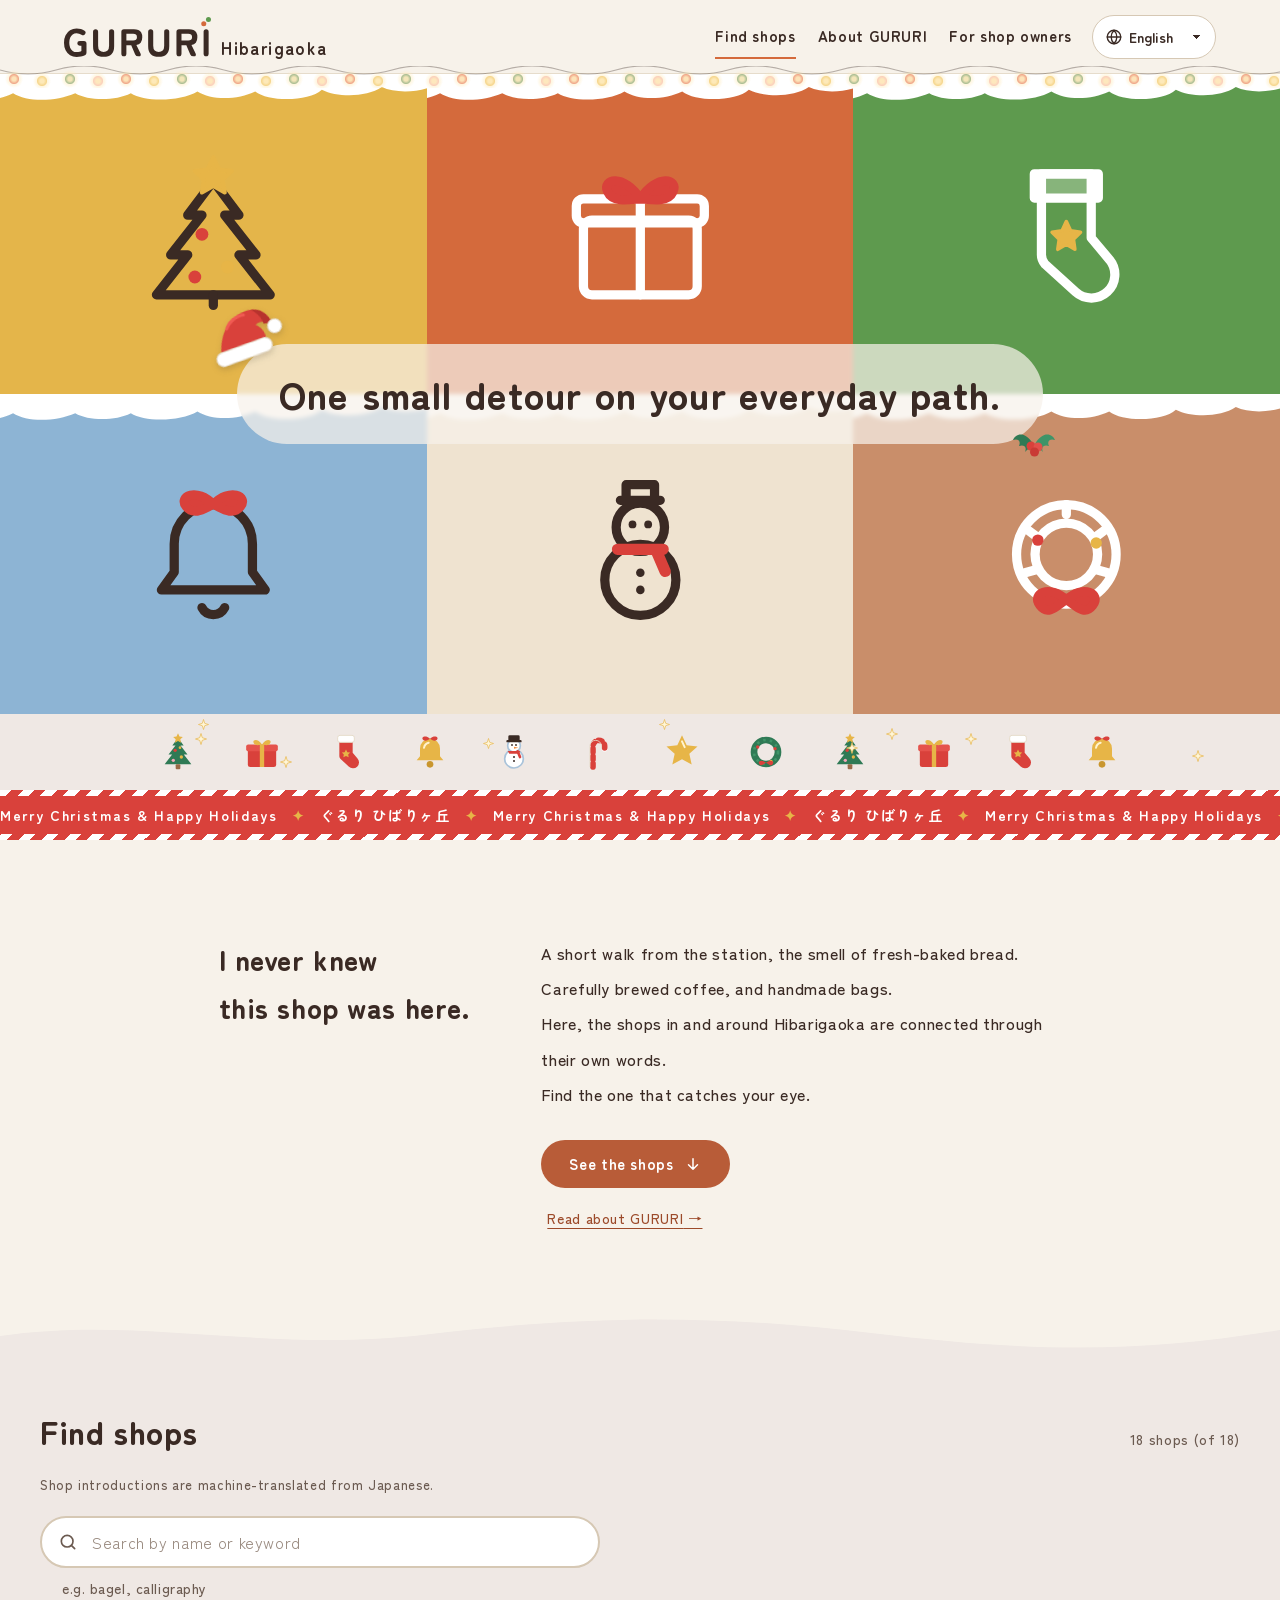
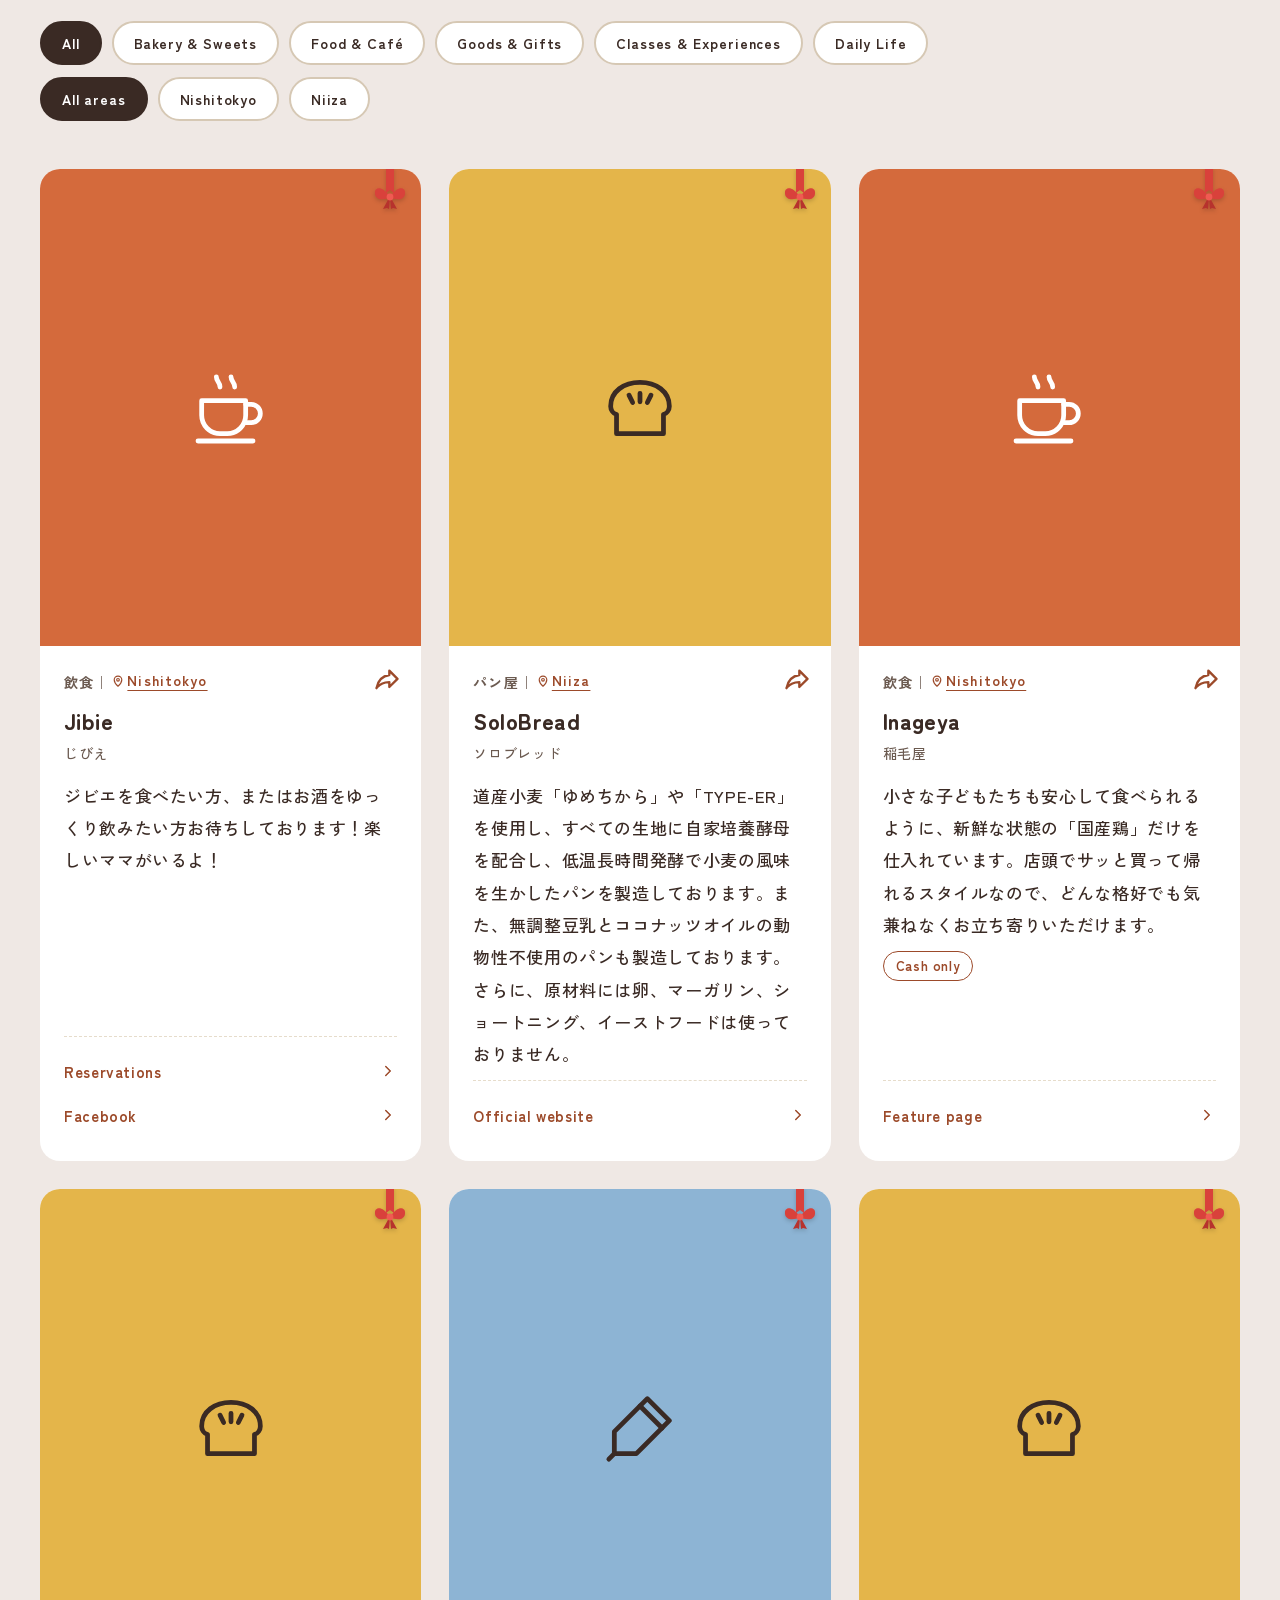
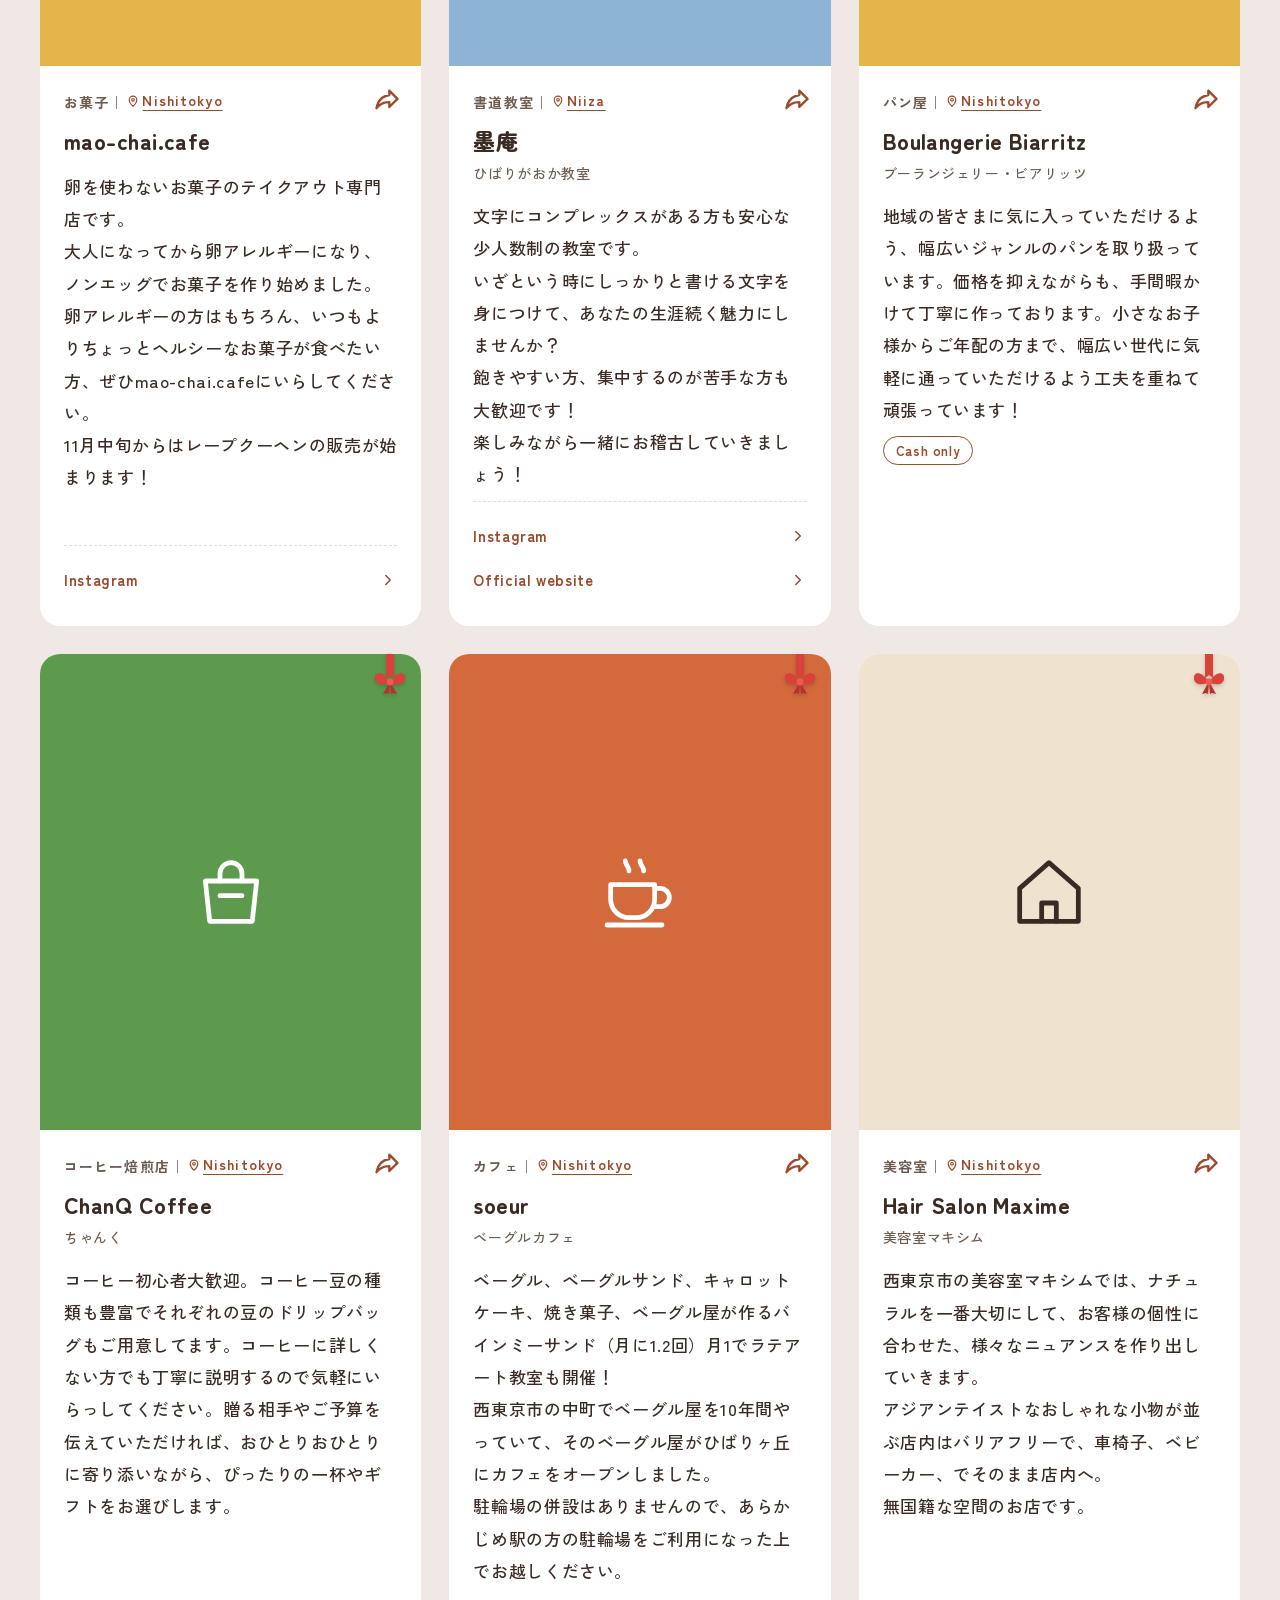
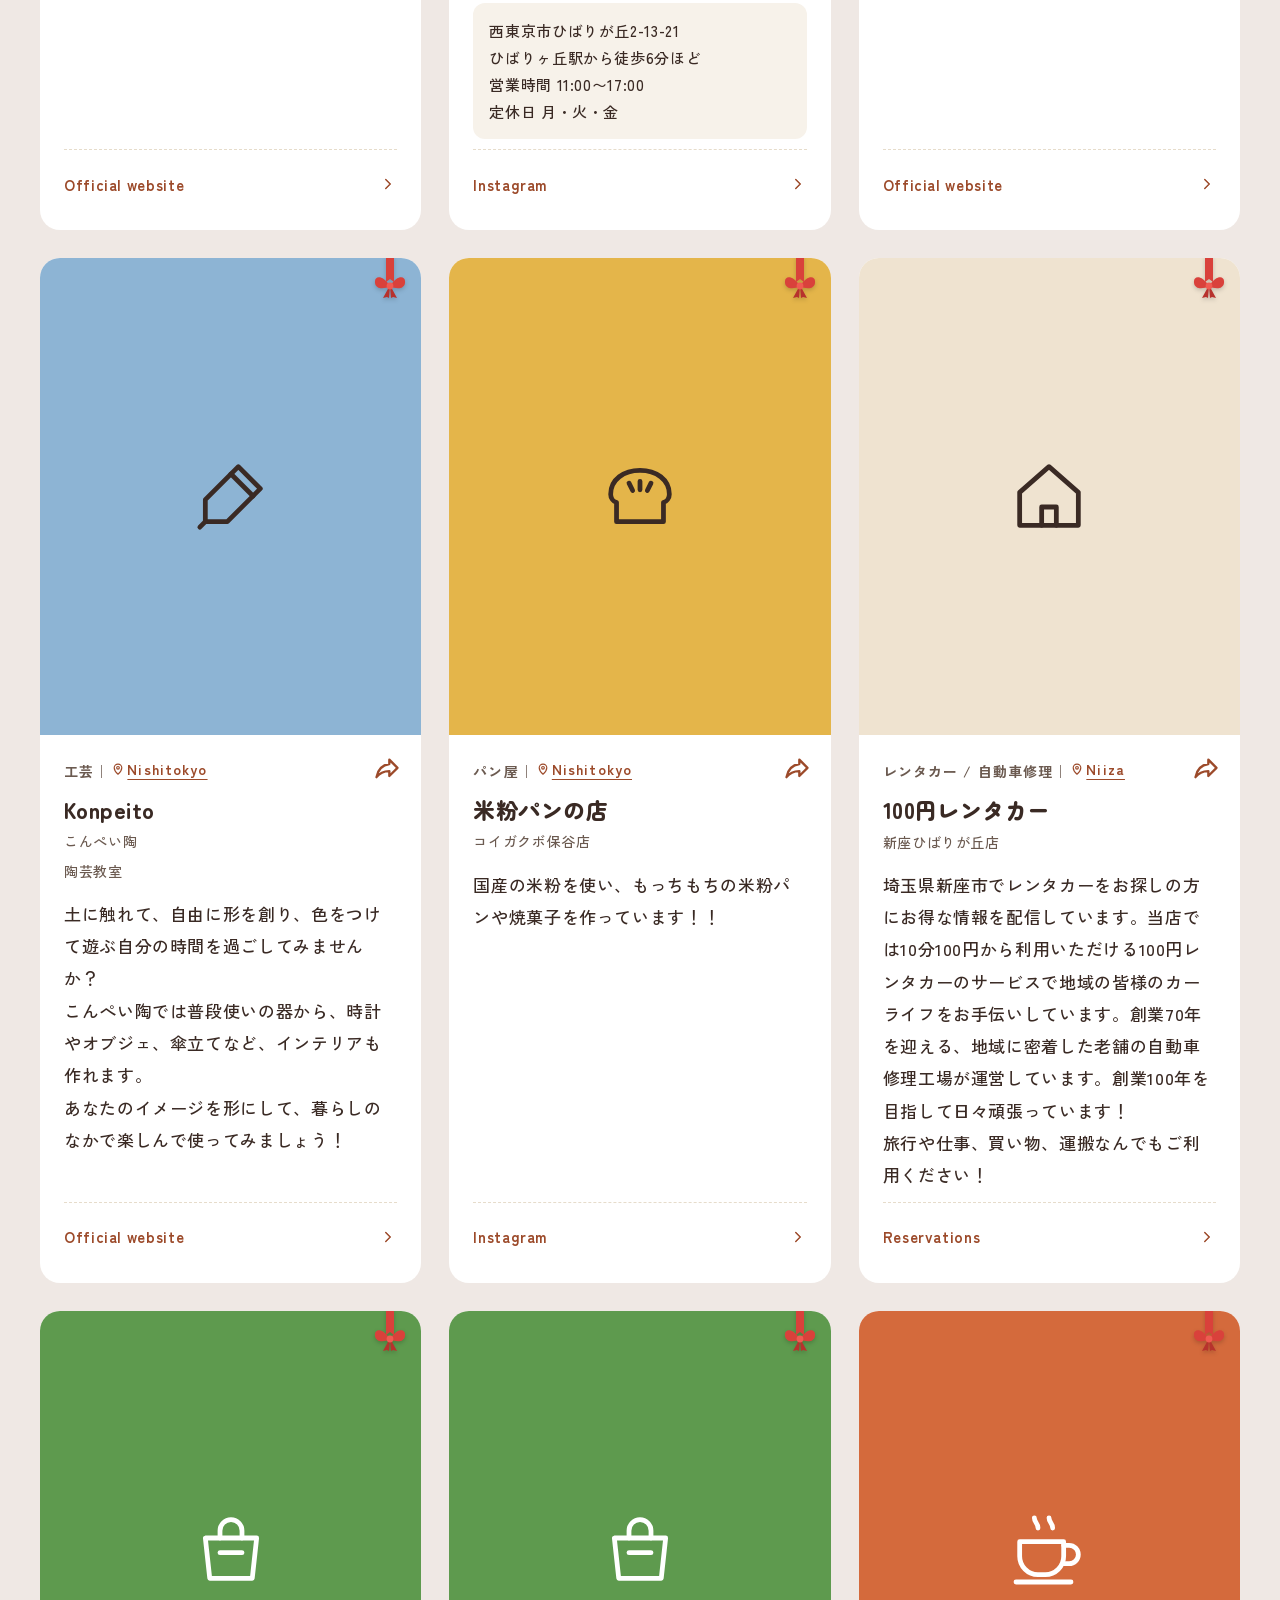
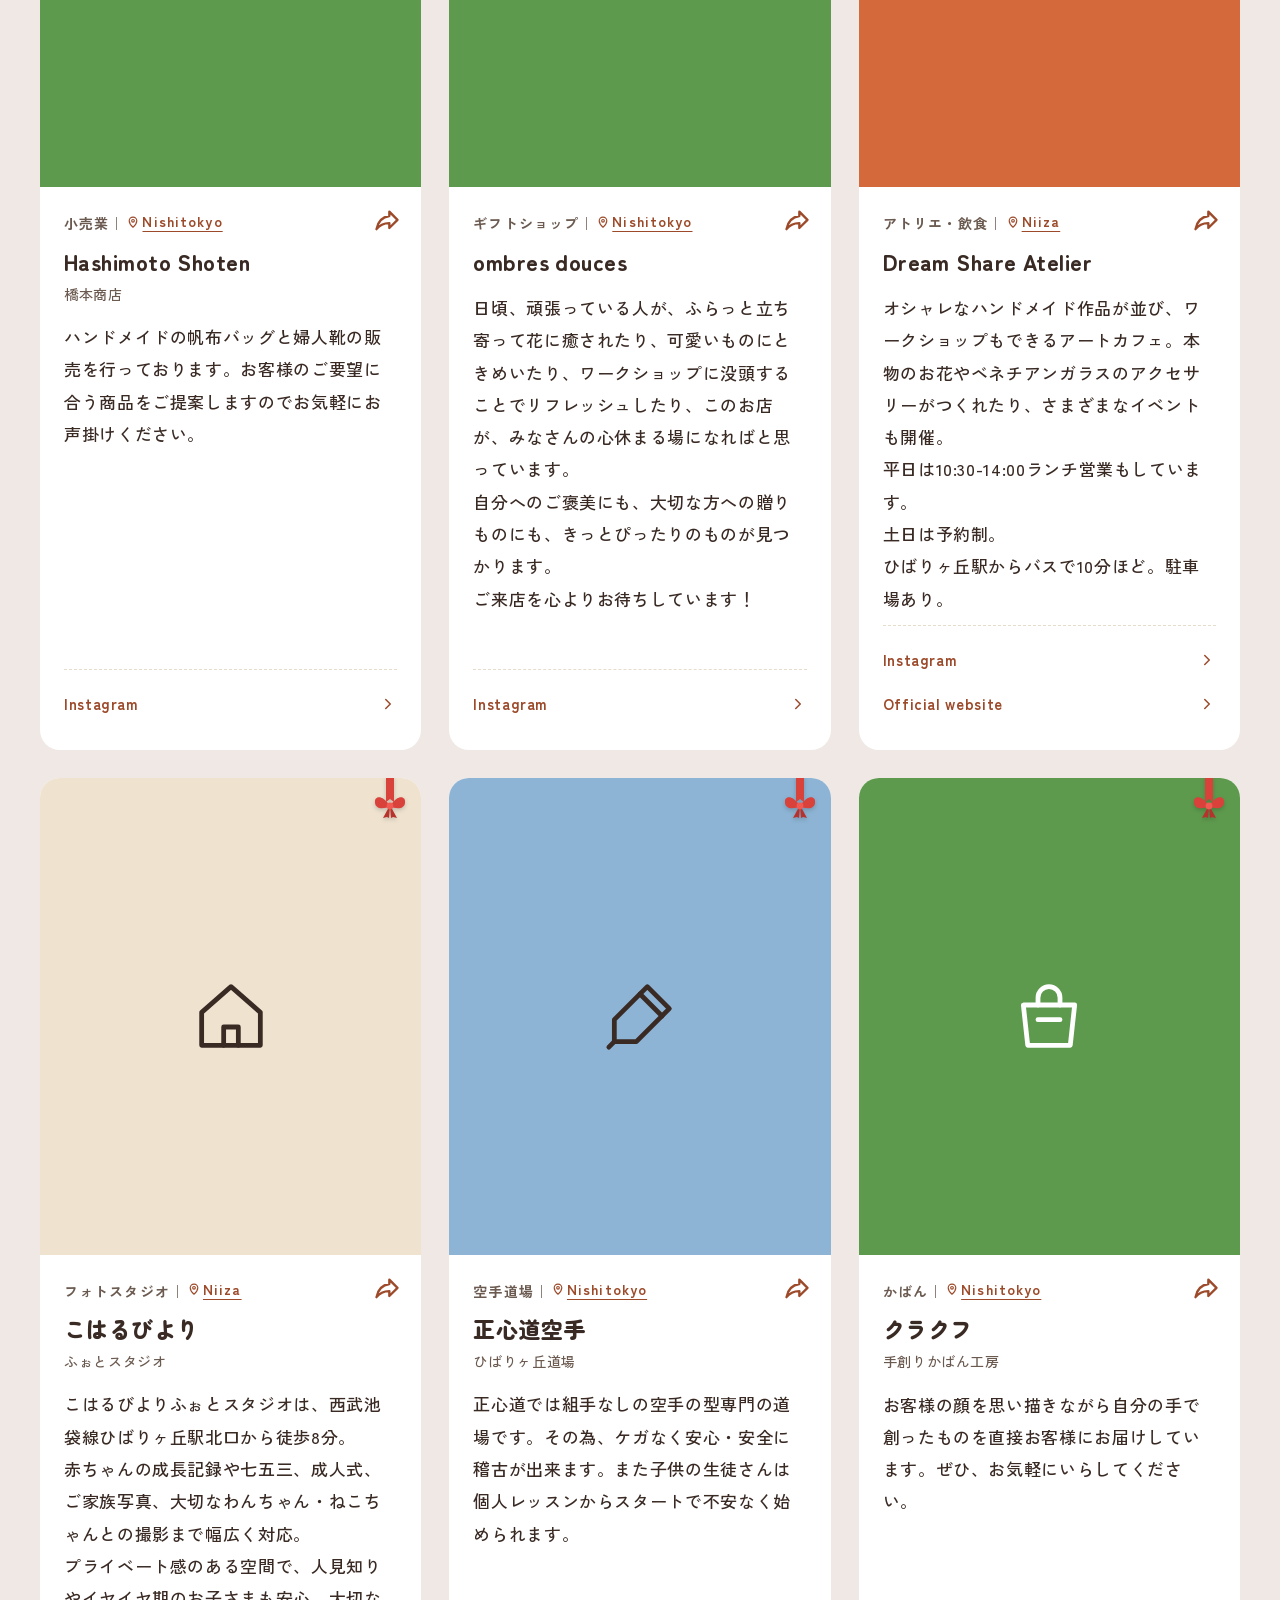
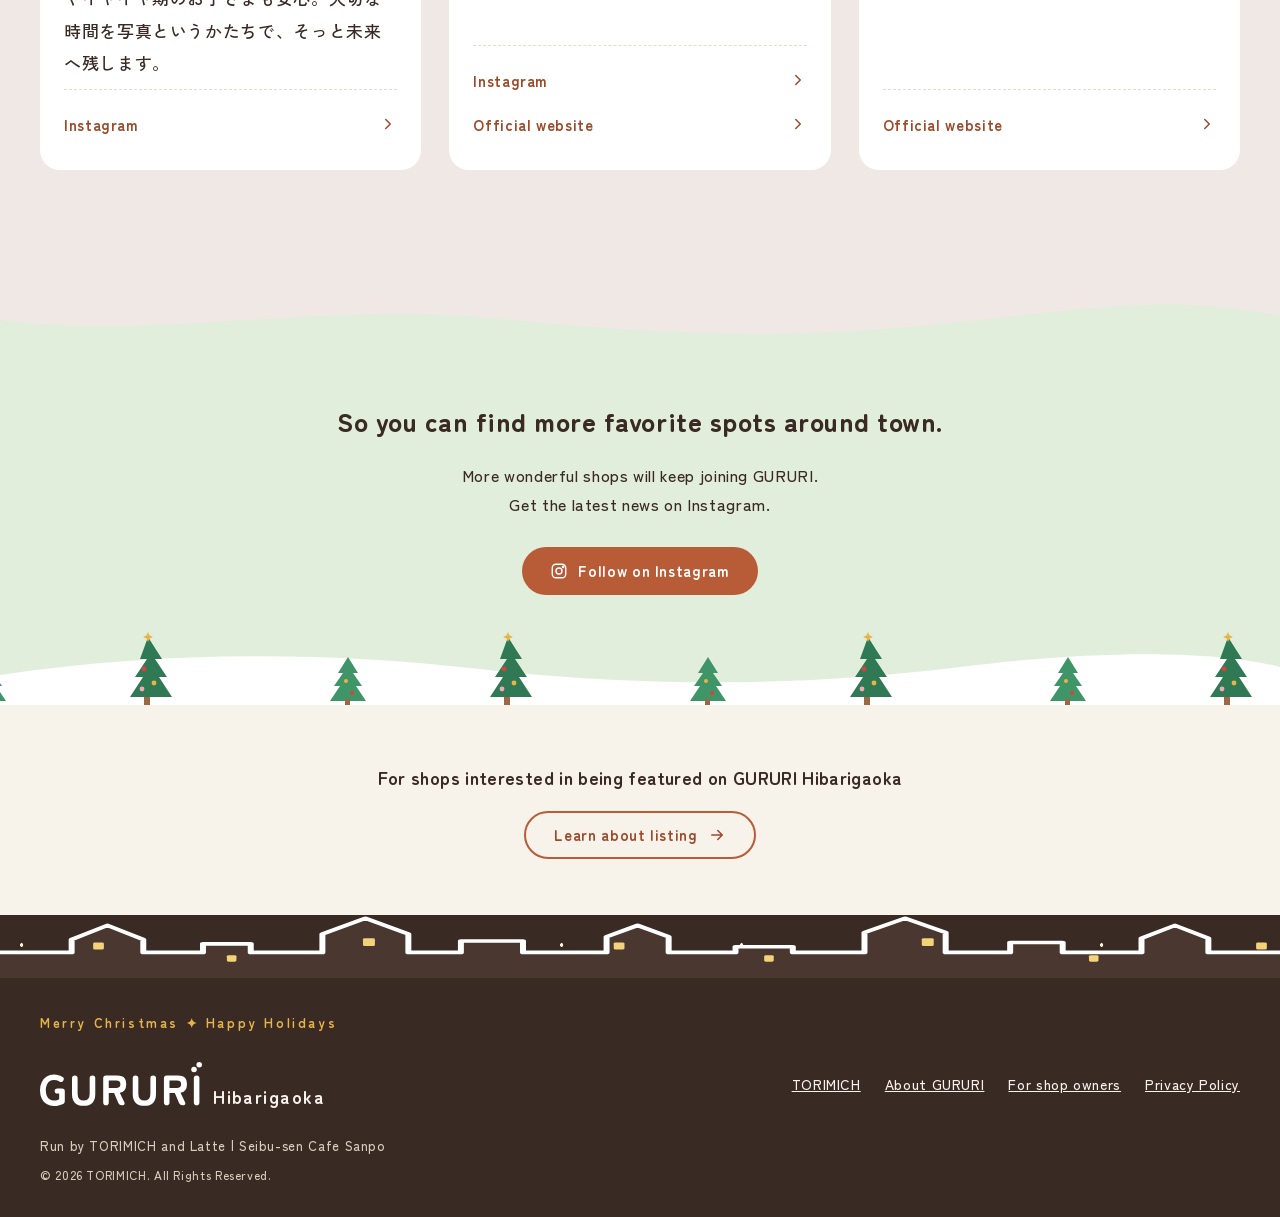
==== index.html @ f91e66fd "Add files via upload" ====
<!doctype html>
<html lang="ja">
<head>
  <!-- Google tag (gtag.js) -->
<script async src="https://www.googletagmanager.com/gtag/js?id=G-QMFMTQ6WGR"></script>
<script>
  window.dataLayer = window.dataLayer || [];
  function gtag(){dataLayer.push(arguments);}
  gtag('js', new Date());
  gtag('config', 'G-QMFMTQ6WGR');
</script>
<meta charset="utf-8">
<meta name="viewport" content="width=device-width, initial-scale=1">
<title>ぐるり ひばりヶ丘｜ひばりヶ丘の、暮らしのそばにあるお店</title>
<meta name="description" content="ぐるり ひばりヶ丘（ぐるり ひばりが丘／GURURI）は、ひばりヶ丘とその周り（西東京市・新座市など）の、暮らしのそばにあるお店を、お店の方の言葉で紹介するページです。月に一度、更新しています。">
<meta property="og:title" content="ぐるり ひばりヶ丘｜ひばりヶ丘の、暮らしのそばにあるお店">
<meta property="og:description" content="いつもの道に、寄り道をひとつ。ひばりヶ丘の、暮らしのそばにあるお店を紹介しています。">
<meta property="og:type" content="website">
<link rel="canonical" href="https://gururi.torimich.com/">
<meta property="og:url" content="https://gururi.torimich.com/">
<meta property="og:site_name" content="ぐるり ひばりヶ丘">
<script type="application/ld+json">{"@context":"https://schema.org","@type":"WebSite","name":"ぐるり ひばりヶ丘","alternateName":["ぐるり ひばりが丘","ぐるりひばりヶ丘","GURURI Hibarigaoka","ぐるり","GURURI"],"url":"https://gururi.torimich.com/","inLanguage":["ja","en","ko","zh-Hant"],"description":"ひばりヶ丘とその周りの、暮らしのそばにあるお店を、お店の方の言葉で紹介するページ","publisher":{"@type":"Organization","name":"TORIMICH（通り道）","url":"https://www.torimich.com/"}}</script>
<link rel="icon" href="favicon.ico" sizes="any">
<link rel="icon" href="assets/icons/icon.svg" type="image/svg+xml">
<link rel="apple-touch-icon" href="apple-touch-icon.png">
<link rel="manifest" href="site.webmanifest">
<meta name="theme-color" content="#F7F2EA">
<meta name="apple-mobile-web-app-title" content="ぐるり">
<link rel="preconnect" href="https://fonts.googleapis.com">
<link rel="preconnect" href="https://fonts.gstatic.com" crossorigin>
<link rel="stylesheet" href="https://fonts.googleapis.com/css2?family=Zen+Maru+Gothic:wght@500;700;900&family=Zen+Kaku+Gothic+New:wght@400;500;700&display=swap">
<link rel="stylesheet" href="style.css?v=20261123f">
<link rel="stylesheet" href="season.css?v=20261123f">
</head>
<body data-page="index">

<header class="hd">
<div class="hd-in">
<a class="brand" href="index.html"><img src="assets/logo.svg" data-logo="color" alt="ぐるり ひばりヶ丘" data-i18n-alt="brand" width="84" height="40"><span class="brand-area" aria-hidden="true" data-i18n="brand.area">ひばりヶ丘</span></a>
<nav class="nav" aria-label="ぐるりのメニュー" data-i18n-aria="nav.menu">
<a href="index.html" aria-current="page" data-i18n="nav.shops">お店をさがす</a>
<a href="concept.html" data-i18n="nav.about">ぐるりについて</a>
<a href="#" data-link="wazanohito" data-waza data-i18n="nav.waza">わざのひと</a>
<a href="join.html" data-i18n="nav.join">掲載について</a>
</nav>
<label class="lang"><svg viewBox="0 0 24 24" fill="none" stroke="currentColor" stroke-width="1.8" stroke-linecap="round" stroke-linejoin="round" aria-hidden="true"><circle cx="12" cy="12" r="9"/><path d="M3 12h18M12 3c2.5 2.6 3.8 5.6 3.8 9s-1.3 6.4-3.8 9c-2.5-2.6-3.8-5.6-3.8-9S9.5 5.6 12 3z"/></svg><span class="sr-only" data-i18n="lang.label">言語</span><select class="lang-select"><option value="ja">日本語</option></select></label>
</div>
</header>

<main>
<section class="hero" aria-label="ぐるり">
<div class="tiles" aria-hidden="true">
<div class="tile" style="background:#E4B54A"><svg viewBox="0 0 24 24" fill="none" stroke="#3A2A24" stroke-width="1.3" stroke-linecap="round" stroke-linejoin="round"><path d="M4 11.5C4 7.5 7.6 5 12 5s8 2.5 8 6.5c0 1.1-.7 2-1.6 2.3V19H5.6v-5.2C4.7 13.5 4 12.6 4 11.5z"/><path d="M9 8.5l1 2M12 8l0 2.3M15 8.5l-1 2"/></svg></div>
<div class="tile" style="background:#D46A3C"><svg viewBox="0 0 24 24" fill="none" stroke="#FFFFFF" stroke-width="1.3" stroke-linecap="round" stroke-linejoin="round"><path d="M4 10h12v4a5 5 0 0 1-5 5H9a5 5 0 0 1-5-5z"/><path d="M16 11h1.5a2.5 2.5 0 0 1 0 5H16"/><path d="M8 3.5c0 1.3 1 1.3 1 2.8M12 3.5c0 1.3 1 1.3 1 2.8"/><path d="M3 21h15"/></svg></div>
<div class="tile" style="background:#5E9A4E"><svg viewBox="0 0 24 24" fill="none" stroke="#FFFFFF" stroke-width="1.3" stroke-linecap="round" stroke-linejoin="round"><path d="M5 9h14l-1.2 11H6.2z"/><path d="M9 9V7a3 3 0 0 1 6 0v2"/><path d="M9 13h6"/></svg></div>
<div class="tile" style="background:#8DB4D4"><svg viewBox="0 0 24 24" fill="none" stroke="#3A2A24" stroke-width="1.3" stroke-linecap="round" stroke-linejoin="round"><circle cx="12" cy="9" r="2.2"/><path d="M12 6.8c0-2 1.2-3.3 2.4-3.3s1.8 1.6.6 3.1"/><path d="M14.2 8.4c1.8-.9 3.6-.4 3.8.9.2 1.2-1.4 2-3.4 1.4"/><path d="M13.8 11c1.3 1.5 1.2 3.3 0 3.7-1.2.4-2-1.2-1.8-3.4"/><path d="M10.2 10.6c-1.5 1.3-3.3 1.1-3.6-.1-.3-1.2 1.3-2 3.4-1.6"/><path d="M10 7.6C8.6 6.2 8.9 4.5 10.1 4.2c1.2-.3 1.9 1.3 1.6 3.4"/><path d="M12 11.3V21"/><path d="M12 17c-1.8-.2-3.2-1.2-3.6-2.6 1.8 0 3.2.9 3.6 2.6zM12 18.5c1.8-.2 3.2-1.2 3.6-2.6-1.8 0-3.2.9-3.6 2.6z"/></svg></div>
<div class="tile" style="background:#EFE3D0"><svg viewBox="0 0 24 24" fill="none" stroke="#3A2A24" stroke-width="1.3" stroke-linecap="round" stroke-linejoin="round"><path d="M3.5 11h17c0 4.4-3.8 8-8.5 8s-8.5-3.6-8.5-8z"/><path d="M9 21h6"/><path d="M8 8c1-1.5 2.5-1.5 3.5 0s2.5 1.5 3.5 0"/></svg></div>
<div class="tile" style="background:#C98E6A"><svg viewBox="0 0 24 24" fill="none" stroke="#FFFFFF" stroke-width="1.3" stroke-linecap="round" stroke-linejoin="round"><rect x="3" y="7.5" width="18" height="12" rx="3"/><circle cx="12" cy="13.5" r="3.5"/><path d="M8.5 7.5l1.6-2.5h3.8l1.6 2.5"/></svg></div>
</div>
<div class="hero-copy"><h1 data-i18n="hero.copy">いつもの道に、寄り道をひとつ。</h1></div>
</section>

<div class="strip" aria-hidden="true"><div>
<svg viewBox="0 0 24 24" fill="none" stroke="#9C7F6B" stroke-width="1.3" stroke-linecap="round" stroke-linejoin="round"><path d="M4 11.5C4 7.5 7.6 5 12 5s8 2.5 8 6.5c0 1.1-.7 2-1.6 2.3V19H5.6v-5.2C4.7 13.5 4 12.6 4 11.5z"/></svg>
<svg viewBox="0 0 24 24" fill="none" stroke="#9C7F6B" stroke-width="1.3" stroke-linecap="round" stroke-linejoin="round"><path d="M4 10h12v4a5 5 0 0 1-5 5H9a5 5 0 0 1-5-5z"/><path d="M16 11h1.5a2.5 2.5 0 0 1 0 5H16"/></svg>
<svg viewBox="0 0 24 24" fill="none" stroke="#9C7F6B" stroke-width="1.3" stroke-linecap="round" stroke-linejoin="round"><path d="M5 9h14l-1.2 11H6.2z"/><path d="M9 9V7a3 3 0 0 1 6 0v2"/></svg>
<svg viewBox="0 0 24 24" fill="none" stroke="#9C7F6B" stroke-width="1.3" stroke-linecap="round" stroke-linejoin="round"><circle cx="12" cy="9" r="2.2"/><path d="M12 11.3V21"/><path d="M12 17c-1.8-.2-3.2-1.2-3.6-2.6 1.8 0 3.2.9 3.6 2.6z"/></svg>
<svg viewBox="0 0 24 24" fill="none" stroke="#9C7F6B" stroke-width="1.3" stroke-linecap="round" stroke-linejoin="round"><path d="M3.5 11h17c0 4.4-3.8 8-8.5 8s-8.5-3.6-8.5-8z"/><path d="M9 21h6"/></svg>
<svg viewBox="0 0 24 24" fill="none" stroke="#9C7F6B" stroke-width="1.3" stroke-linecap="round" stroke-linejoin="round"><rect x="3" y="7.5" width="18" height="12" rx="3"/><circle cx="12" cy="13.5" r="3.5"/></svg>
<svg viewBox="0 0 24 24" fill="none" stroke="#9C7F6B" stroke-width="1.3" stroke-linecap="round" stroke-linejoin="round"><path d="M14 4l6 6-9 9H5v-6z"/><path d="M12 6l6 6"/></svg>
<svg viewBox="0 0 24 24" fill="none" stroke="#9C7F6B" stroke-width="1.3" stroke-linecap="round" stroke-linejoin="round"><path d="M4 11l8-7 8 7v9H4z"/><path d="M10 20v-5h4v5"/></svg>
<svg viewBox="0 0 24 24" fill="none" stroke="#9C7F6B" stroke-width="1.3" stroke-linecap="round" stroke-linejoin="round"><path d="M4 11.5C4 7.5 7.6 5 12 5s8 2.5 8 6.5c0 1.1-.7 2-1.6 2.3V19H5.6v-5.2C4.7 13.5 4 12.6 4 11.5z"/></svg>
<svg viewBox="0 0 24 24" fill="none" stroke="#9C7F6B" stroke-width="1.3" stroke-linecap="round" stroke-linejoin="round"><path d="M4 10h12v4a5 5 0 0 1-5 5H9a5 5 0 0 1-5-5z"/><path d="M16 11h1.5a2.5 2.5 0 0 1 0 5H16"/></svg>
<svg viewBox="0 0 24 24" fill="none" stroke="#9C7F6B" stroke-width="1.3" stroke-linecap="round" stroke-linejoin="round"><path d="M5 9h14l-1.2 11H6.2z"/><path d="M9 9V7a3 3 0 0 1 6 0v2"/></svg>
<svg viewBox="0 0 24 24" fill="none" stroke="#9C7F6B" stroke-width="1.3" stroke-linecap="round" stroke-linejoin="round"><circle cx="12" cy="9" r="2.2"/><path d="M12 11.3V21"/></svg>
</div></div>

<section class="intro" aria-labelledby="intro-title">
<h2 id="intro-title" class="vert vert-sp" data-i18n="intro.title">こんなお店、<br>あったんだ。</h2>
<div class="intro-body">
<p data-i18n="intro.p1">駅から少し歩けば、<span class="nw">焼きたてのパンの香り。</span></p>
<p data-i18n="intro.p2">ていねいに淹れたコーヒーに、<span class="nw">手しごとのかばん。</span></p>
<p data-i18n="intro.p3">ひばりヶ丘とそのまわりのお店を、<span class="nw">お店の方の言葉で</span><span class="nw">つないでいます。</span></p>
<p data-i18n="intro.p4">気になる一軒を、<span class="nw">見つけてみてください。</span></p>
<a class="btn" href="#shops"><span data-i18n="btn.shops">近くのお店を見てみる</span><svg viewBox="0 0 24 24" fill="none" stroke="currentColor" stroke-width="2" stroke-linecap="round" stroke-linejoin="round" aria-hidden="true"><path d="M12 5v14M6 13l6 6 6-6"/></svg></a>
<p class="intro-more"><a href="concept.html"><span data-i18n="btn.concept">ぐるりのコンセプトを読む</span> →</a></p>
</div>
</section>

<svg class="wave" aria-hidden="true" viewBox="0 0 1440 60" preserveAspectRatio="none"><path d="M0,34 C160,6 300,58 480,32 S800,4 980,30 1280,58 1440,26 L1440,60 L0,60 Z" fill="#EFE8E4"/></svg>
<section class="shops" id="shops" aria-labelledby="shops-title">
<div class="wrap">
<button type="button" class="cp-banner" id="cp-banner" hidden>
<svg class="cp-banner-ic" viewBox="0 0 24 24" fill="none" stroke="currentColor" stroke-width="1.8" stroke-linecap="round" stroke-linejoin="round" aria-hidden="true"><path d="M3 8a2 2 0 0 0 2-2h14a2 2 0 0 0 2 2v2a2 2 0 0 0 0 4v2a2 2 0 0 0-2 2H5a2 2 0 0 0-2-2v-2a2 2 0 0 0 0-4z"/><path d="M14 6v12" stroke-dasharray="2 2.2"/></svg>
<span class="cp-banner-t"><b data-i18n="coupon.banner.h">ぐるりクーポン</b><small data-i18n="coupon.banner.p">クーポンのあるお店を見る</small></span>
<svg class="cp-banner-go" viewBox="0 0 24 24" fill="none" stroke="currentColor" stroke-width="2" stroke-linecap="round" stroke-linejoin="round" aria-hidden="true"><path d="M6 9l6 6 6-6"/></svg>
</button>
<div class="shops-hd">
<h2 id="shops-title" data-i18n="shops.title">お店をさがす</h2>
<p class="count" id="shop-count" aria-live="polite"></p>
</div>
<p class="mt-note" id="mt-note" data-i18n="shops.mt" hidden></p>
<div class="search" role="search">
<label class="sr-only" for="shop-q" data-i18n="search.label">キーワードでさがす</label>
<svg viewBox="0 0 24 24" fill="none" stroke="currentColor" stroke-width="2" stroke-linecap="round" stroke-linejoin="round" aria-hidden="true"><circle cx="11" cy="11" r="7"/><path d="M20 20l-4-4"/></svg>
<input type="search" id="shop-q" class="search-in" placeholder="店名やキーワードでさがす" aria-describedby="shop-q-hint" data-i18n-ph="search.ph" autocomplete="off" enterkeyhint="search">
<button type="button" class="search-x" id="shop-q-x" aria-label="キーワードを消す" data-i18n-aria="search.clear" hidden><svg viewBox="0 0 24 24" fill="none" stroke="currentColor" stroke-width="2.2" stroke-linecap="round" aria-hidden="true"><path d="M6 6l12 12M18 6L6 18"/></svg></button>
</div>
<p class="search-hint" id="shop-q-hint" data-i18n="search.hint">例：ベーグル、書道</p>
<div class="chips" id="genre-chips" role="group" aria-label="ジャンルでしぼる" data-i18n-aria="group.genre"></div>
<div class="chips" id="area-chips" role="group" aria-label="まちでしぼる" data-i18n-aria="group.area"></div>
<div class="chips" id="coupon-chips" role="group" aria-label="クーポンでしぼる" data-i18n-aria="group.coupon" hidden></div>
<p class="loading" id="shop-loading" data-i18n="loading">お店の情報を読み込んでいます…</p>
<div class="grid" id="shop-grid" tabindex="-1"></div>
<div class="more-wrap"><button type="button" class="more-btn" id="shop-more" hidden><span>もっと見る</span><svg viewBox="0 0 24 24" fill="none" stroke="currentColor" stroke-width="2" stroke-linecap="round" stroke-linejoin="round" aria-hidden="true"><path d="M12 5v14M6 13l6 6 6-6"/></svg></button></div>
<p class="empty" id="shop-empty" data-i18n="empty" hidden>この組み合わせのお店は、まだありません。</p>
</div>
</section>

<svg class="wave" aria-hidden="true" viewBox="0 0 1440 60" preserveAspectRatio="none" style="background:#EFE8E4"><path d="M0,30 C180,58 360,4 560,28 S900,58 1100,30 1340,4 1440,24 L1440,60 L0,60 Z" fill="#E2EEDC"/></svg>
<section class="band-ig" aria-labelledby="ig-title">
<h2 id="ig-title" data-i18n="ig.title">街のお気に入りが、<wbr>もっと見つかるように。</h2>
<p data-i18n="ig.p1">ぐるりには、<wbr>これからも<wbr>すてきなお店が<wbr>次々と<wbr>加わっていく予定です。</p>
<p data-i18n="ig.p2">最新のお知らせは、<wbr>Instagramから<wbr>受け取れます。</p>
<a class="btn" href="#" data-link="instagram" target="_blank" rel="noopener"><svg viewBox="0 0 24 24" fill="none" stroke="currentColor" stroke-width="1.8" stroke-linecap="round" stroke-linejoin="round" aria-hidden="true"><rect x="3" y="3" width="18" height="18" rx="5"/><circle cx="12" cy="12" r="4"/><circle cx="17.5" cy="6.5" r=".8" fill="currentColor"/></svg><span data-i18n="ig.btn">Instagramをフォローする</span></a>
</section>

<section class="band-waza" data-waza aria-labelledby="waza-title">
<div class="waza">
<div class="waza-ic"><img src="assets/wazanohito.png" alt="わざのひと" data-i18n-alt="nav.waza" width="120" height="120"></div>
<div class="waza-tx">
<h2 id="waza-title" data-i18n="waza.title">人と技に<wbr>目を向けたページ<br>わざのひと</h2>
<p data-i18n="waza.p">ぐるりは、人と地域に目を向けたページです。人と技に目を向けたページが、「わざのひと」です。ひとつの技に向き合っている方たちを、その技とともに紹介しています。</p>
</div>
<a class="btn" href="#" data-link="wazanohito"><span data-i18n="waza.btn">わざのひとを見る</span><svg viewBox="0 0 24 24" fill="none" stroke="currentColor" stroke-width="2" stroke-linecap="round" stroke-linejoin="round" aria-hidden="true"><path d="M5 12h14M13 6l6 6-6 6"/></svg></a>
</div>
</section>

<section class="spa" id="sp-a" aria-labelledby="sp-a-title" hidden></section>
<section class="join" aria-labelledby="join-title">
<h2 id="join-title" data-i18n="join.title"><span class="nw">ぐるり ひばりヶ丘への</span><span class="nw">掲載をご希望の</span><span class="nw">お店の方へ</span></h2>
<a class="btn btn-line" href="join.html"><span data-i18n="join.btn">掲載について見る</span><svg viewBox="0 0 24 24" fill="none" stroke="currentColor" stroke-width="2" stroke-linecap="round" stroke-linejoin="round" aria-hidden="true"><path d="M5 12h14M13 6l6 6-6 6"/></svg></a>
</section>
</main>

<footer class="ft">
<div class="ft-in">
<a class="ft-brand" href="#" data-totop aria-label="ページのいちばん上へ戻る" data-i18n-aria="ft.totop"><img src="assets/logo-white.svg" data-logo="white" alt="ぐるり ひばりヶ丘" data-i18n-alt="brand" width="92" height="44"><span class="brand-area" aria-hidden="true" data-i18n="brand.area">ひばりヶ丘</span></a>
<nav aria-label="フッター" data-i18n-aria="nav.footer">
<a href="#" data-link="torimichHome" data-i18n="nav.torimich">通り道（TORIMICH）</a>
<a href="concept.html" data-i18n="nav.about">ぐるりについて</a>
<a href="join.html" data-i18n="nav.join">掲載について</a>
<a href="privacy.html" data-i18n="nav.privacy">プライバシーポリシー</a>
</nav>
</div>
<p class="ft-op" data-i18n="ft.op">運営：<span class="nw">TORIMICH（通り道）</span>・<span class="nw">ラテさん｜</span><span class="nw">西武線カフェさんぽ</span></p>
<small>© 2026 TORIMICH. All Rights Reserved.</small>
</footer>

<script src="config.js?v=20261123f"></script>
<script src="i18n.js?v=20261123f"></script>
<script src="app.js?v=20261123f"></script>
<script src="season.js?v=20261123f"></script>
</body>
</html>
---- style.css ----
:root{
  --ink:#3A2A24; --sub:#6B5A50; --kinari:#F7F2EA; --beige:#EFE8E4; --line:#E6DCCB;
  --orange:#D46A3C; --green:#5E9A4E; --terra:#B85C38; --terra-dk:#9C4A2A;
  --mint:#E2EEDC; --sky:#CFE3EE;
  --maru:'Zen Maru Gothic','Hiragino Maru Gothic ProN',sans-serif;
  --kaku:'Zen Kaku Gothic New','Hiragino Kaku Gothic ProN','Yu Gothic',sans-serif;
}
*{box-sizing:border-box}
body{margin:0;background:var(--kinari);color:var(--ink);font-family:var(--kaku);line-height:1.8;letter-spacing:.04em;-webkit-font-smoothing:antialiased}
img,svg{display:block}
a{color:var(--terra-dk)}a:hover{color:#7A3A20}
a:focus-visible,button:focus-visible{outline:3px solid var(--green);outline-offset:2px}
h1,h2,h3{font-family:var(--maru);font-weight:900;margin:0}
p{margin:0}

/* header */
.hd{border-bottom:1px solid var(--line);background:var(--kinari)}
.hd-in{max-width:1200px;margin:0 auto;padding:14px 24px;display:flex;flex-wrap:wrap;align-items:center;justify-content:space-between;gap:12px 24px}
.brand{display:flex;align-items:center;gap:12px;text-decoration:none}
.brand img{height:40px;width:auto}
.brand span{font-family:var(--maru);font-size:12px;font-weight:700;color:var(--sub);letter-spacing:.12em}
.nav{display:flex;flex-wrap:wrap;gap:4px 22px;font-family:var(--maru);font-weight:700;font-size:15px}
.nav a{color:var(--ink);text-decoration:none;padding:8px 0;border-bottom:2px solid transparent}
.nav a[aria-current="page"]{border-bottom-color:var(--orange)}

/* buttons */
.btn{display:inline-flex;align-items:center;gap:10px;min-height:48px;padding:0 28px;border-radius:999px;background:var(--terra);color:#fff;text-decoration:none;font-family:var(--maru);font-weight:700;font-size:15px}
.btn:hover{background:var(--terra-dk);color:#fff}
.btn-line{background:transparent;border:2px solid var(--terra);color:var(--terra-dk)}
.btn-line:hover{background:var(--terra);color:#fff}
.btn svg{width:18px;height:18px}

/* hero tiles (list page) */
.hero{position:relative}
.tiles{display:grid;grid-template-columns:repeat(3,minmax(0,1fr))}
.tile{aspect-ratio:4/3;display:flex;align-items:center;justify-content:center;position:relative;overflow:hidden}
.tile svg{width:40%;height:auto}
.tile-layer{position:absolute;inset:0;display:flex;align-items:center;justify-content:center;opacity:0;transform:scale(1.05);transition:opacity .9s ease,transform 1.8s ease}
.tile-layer.is-on{opacity:1;transform:scale(1)}
.tile-layer img{width:100%;height:100%;object-fit:cover}
@media (prefers-reduced-motion:reduce){.tile-layer{transition:none;transform:none}}
.hero-copy{position:absolute;inset:0;display:flex;align-items:center;justify-content:center;padding:16px;pointer-events:none}
.hero-copy h1{background:rgba(247,242,234,.72);-webkit-backdrop-filter:blur(2px);backdrop-filter:blur(2px);font-size:clamp(20px,3vw,40px);line-height:1.5;letter-spacing:.1em;padding:.55em 1.1em;border-radius:999px;text-align:center}

/* icon strip */
.strip{background:var(--beige);padding:18px 0;overflow:hidden}
.strip div{display:flex;justify-content:center;gap:44px;opacity:.75}
.strip svg{width:40px;height:40px;flex:0 0 auto}

/* waves */
.wave{display:block;width:100%;height:44px}

/* intro */
.intro{max-width:1040px;margin:0 auto;padding:96px 24px 80px;display:flex;flex-wrap:wrap;gap:40px 72px;align-items:flex-start;justify-content:center}
.vert{writing-mode:vertical-rl}
.intro h2{height:330px;font-size:34px;line-height:1.7;letter-spacing:.18em}
.intro-body{flex:1 1 380px;min-width:0;max-width:520px;font-size:16px;line-height:2.2}
.intro-body > p:nth-last-of-type(2){margin-bottom:28px}
.intro-body > p.intro-more{margin-bottom:0}

/* shop list */
.shops{background:var(--beige);padding:48px 24px 96px}
.wrap{max-width:1200px;margin:0 auto}
.shops-hd{display:flex;flex-wrap:wrap;align-items:baseline;justify-content:space-between;gap:8px 24px;margin-bottom:24px}
.shops-hd h2{font-size:32px;letter-spacing:.12em}
.count{font-size:14px;color:var(--sub)}
.chips{display:flex;flex-wrap:wrap;gap:10px;margin-bottom:12px}
.chips+.chips{margin-bottom:36px}
.chip{min-height:44px;padding:0 20px;border-radius:999px;font-family:inherit;font-size:14px;font-weight:700;letter-spacing:.06em;cursor:pointer;border:2px solid #D6C8B4;background:#fff;color:var(--ink)}
.chip[aria-pressed="true"]{border-color:var(--ink);background:var(--ink);color:#fff}
.grid{display:grid;grid-template-columns:repeat(auto-fill,minmax(300px,1fr));gap:28px}
.card{background:#fff;border-radius:20px;overflow:hidden;display:flex;flex-direction:column}
.card-pic{aspect-ratio:4/5;display:flex;align-items:center;justify-content:center;overflow:hidden;position:relative}
.card-pic img{width:100%;height:100%;object-fit:cover}
.card-pic .slide{position:absolute;inset:0;opacity:0;transform:scale(1);transition:none}
.card-pic .slide.is-prev{opacity:1;z-index:1;transform:scale(1.04);transition:none}
.card-pic .slide.is-on{opacity:1;z-index:2;transform:scale(1.04);transition:opacity .9s ease,transform 4.5s linear}
@media (prefers-reduced-motion:reduce){.card-pic .slide,.card-pic .slide.is-on,.card-pic .slide.is-prev{transform:none;transition:none}}
.card-pic svg{width:88px;height:88px}
.card-body{padding:22px 24px 24px;display:flex;flex-direction:column;gap:10px;flex-grow:1}
.meta{font-size:13px;font-weight:700;color:var(--sub);letter-spacing:.08em}
.map-link{display:inline-flex;align-items:center;gap:2px;color:var(--terra-dk);text-decoration:underline;text-decoration-thickness:1px;text-underline-offset:4px;padding:6px 2px;margin:-6px 0}
.map-link:hover{color:#7A3A20;text-decoration-thickness:2px}
.map-link svg{width:14px;height:14px;flex:0 0 auto}
.card h3{font-size:22px;line-height:1.45;letter-spacing:.06em}
.subname{margin-top:-6px;font-size:13px;color:var(--sub)}
.text{margin-top:4px;font-size:15px;line-height:1.95;white-space:pre-line}
.info{margin:6px 0 0;padding:14px 16px;list-style:none;background:var(--kinari);border-radius:12px;font-size:14px;line-height:1.8}
.tag{display:inline-block;font-size:13px;font-weight:700;padding:2px 12px;border-radius:999px;border:1px solid var(--terra-dk);color:var(--terra-dk);align-self:flex-start}
.links{margin-top:auto;padding-top:12px;border-top:1px dashed var(--line);display:flex;flex-direction:column}
.links a{display:flex;align-items:center;justify-content:space-between;min-height:44px;text-decoration:none;font-weight:700;font-size:14px}
.links svg{width:18px;height:18px}
.empty,.loading{margin-top:24px;text-align:center;font-size:15px;color:var(--sub)}

/* bands */
.band-ig{background:var(--mint);padding:56px 24px 72px;text-align:center}
.band-ig h2{font-size:26px;letter-spacing:.1em;margin-bottom:16px}
.band-ig p{font-size:16px}
.band-ig p:last-of-type{margin-bottom:28px}
.band-waza{background:var(--mint);padding:0 24px 80px}
.band-waza.solo{padding:64px 24px}
.waza{max-width:1000px;margin:0 auto;background:#fff;border-radius:28px;padding:40px;display:flex;flex-wrap:wrap;gap:24px 40px;align-items:center}
.waza-ic{width:120px;height:120px;border-radius:50%;background:var(--kinari);display:flex;align-items:center;justify-content:center;flex:0 0 auto}
.waza-ic{overflow:hidden}
.waza-ic img{width:100%;height:100%;object-fit:cover}
.waza-tx{flex:1 1 360px;min-width:0}
.waza h2{font-size:22px;letter-spacing:.08em;margin-bottom:10px}
.waza p{font-size:15px}
.join{padding:56px 24px;text-align:center}
.join h2{font-family:var(--maru);font-weight:700;font-size:18px;letter-spacing:.08em;margin-bottom:18px}

/* footer */
.ft{background:var(--ink);color:var(--kinari);padding:48px 24px 32px}
.ft-in{max-width:1200px;margin:0 auto;display:flex;flex-wrap:wrap;gap:24px 48px;align-items:center;justify-content:space-between}
.ft img{height:44px;width:auto}
.ft nav{display:flex;flex-wrap:wrap;gap:8px 24px;font-size:14px}
.ft a{color:var(--kinari)}
.ft small{display:block;max-width:1200px;margin:28px auto 0;font-size:12px;color:#D9CDBE}

/* concept page */
.c-hero{position:relative;overflow:hidden;background:linear-gradient(rgba(247,242,234,.78),rgba(247,242,234,.78)),url("assets/bg/concept-hero.jpg?v=2") center 55%/cover no-repeat,var(--kinari)}
.cloud{position:absolute;border-radius:999px;background:var(--kinari);opacity:.85}
.c-hero-in{position:relative;max-width:1100px;margin:0 auto;padding:96px 24px 40px;display:flex;flex-wrap:wrap;gap:40px 80px;align-items:center;justify-content:center}
.c-hero h1{height:480px;font-size:46px;line-height:1.6;letter-spacing:.2em}
.c-lead{flex:0 1 420px;min-width:0}
.c-lead img{width:240px;height:auto;margin-bottom:32px}
.c-lead p{font-size:17px;line-height:2.2}
.hills{display:block;width:100%;height:120px}
.values{max-width:1200px;margin:0 auto;padding:88px 24px 96px}
.sec-title{text-align:center;font-size:32px;letter-spacing:.12em}
.dots{margin:12px 0 48px;display:flex;justify-content:center;gap:10px}
.dots span{width:12px;height:12px;border-radius:50%}
.vgrid{display:grid;grid-template-columns:repeat(auto-fit,minmax(280px,1fr));gap:28px}
.vcard{background:#fff;border-radius:24px;overflow:hidden}
.vcard-top{aspect-ratio:16/9;display:flex;align-items:center;justify-content:center;position:relative}
.vcard-top b{position:absolute;top:16px;left:20px;font-family:var(--maru);font-weight:900;font-size:28px}
.vcard-top svg{width:84px;height:84px}
.vcard-body{padding:30px 28px 32px}
.vnum{display:block;font-family:var(--maru);font-weight:900;font-size:22px;color:var(--orange);letter-spacing:.06em;margin-bottom:6px}
.vcard h3{font-size:21px;letter-spacing:.08em;margin-bottom:10px}
.vcard p{font-size:15px;line-height:2}
.view{background:linear-gradient(rgba(239,232,228,.8),rgba(239,232,228,.8)),url("assets/bg/concept-view.jpg") center/cover no-repeat,var(--beige);padding:72px 24px 88px;position:relative;overflow:hidden}
.blob{position:absolute;border-radius:50%;background:var(--kinari)}
.view-in{position:relative;max-width:960px;margin:0 auto;display:flex;flex-wrap:wrap-reverse;gap:40px 72px;align-items:flex-start;justify-content:center}
.view-tx{height:480px;font-size:18px;line-height:2.4;letter-spacing:.16em}
.view-tx p:last-child{margin-right:1.2em}
.view h2{height:480px;font-size:32px;letter-spacing:.24em}
.next{max-width:1100px;margin:0 auto;padding:72px 24px 88px}
.route{max-width:820px;margin:32px auto 36px;display:flex;align-items:center}
.stop{display:flex;flex-direction:column;align-items:center;gap:10px;flex:0 0 auto;font-family:var(--maru)}
.stop-start{width:36px;height:36px;border-radius:50%;background:var(--orange);border:6px solid #F3D3C2}
.dash{flex:1 1 auto;height:0;border-top:4px dashed var(--green);margin:0 12px 34px}
.dash.fade{border-top-color:#C9D9C0}
.mid{width:18px;height:18px;border-radius:50%;background:var(--green);margin-bottom:34px;flex:0 0 auto}
.stop-end{width:18px;height:18px;border-radius:50%;border:3px solid var(--green);background:var(--kinari)}
.next-tx{max-width:640px;margin:28px auto 0;text-align:center;font-size:16px;line-height:2.2}
.cta{padding:0 24px 88px}
.cta-in{max-width:1000px;margin:0 auto;background:var(--orange);border-radius:32px;padding:56px 32px;text-align:center;color:#fff}
.cta h2{font-size:26px;line-height:1.8;letter-spacing:.1em;margin-bottom:28px}
.btn-kinari{background:var(--kinari);color:var(--ink);font-weight:900;font-size:16px;min-height:52px;padding:0 32px}
.btn-kinari:hover{background:#fff;color:var(--ink)}

@media (max-width:720px){
  .tiles{grid-template-columns:repeat(2,minmax(0,1fr))}
  .hero-copy h1{font-size:17px;letter-spacing:.06em;white-space:nowrap;padding:.7em 1.3em}
  .vert-sp{writing-mode:horizontal-tb;height:auto !important}
  .c-hero h1{font-size:30px}
  .intro{padding-top:56px}
  .route .stop span:last-child{font-size:13px}
  .waza{padding:28px}
}

/* language switcher */
.sr-only{position:absolute;width:1px;height:1px;padding:0;margin:-1px;overflow:hidden;clip:rect(0,0,0,0);white-space:nowrap;border:0}
.lang{position:relative;display:inline-flex;align-items:center;gap:6px;min-height:44px;padding:0 14px 0 12px;border:1.5px solid #D6C8B4;border-radius:999px;background:#fff;color:var(--ink);cursor:pointer}
.lang svg{width:18px;height:18px;flex:0 0 auto;pointer-events:none}
.lang-select{appearance:none;-webkit-appearance:none;border:0;background:transparent;font-family:var(--maru);font-weight:700;font-size:14px;color:var(--ink);padding:10px 16px 10px 0;cursor:pointer;background-image:linear-gradient(45deg,transparent 50%,currentColor 50%),linear-gradient(135deg,currentColor 50%,transparent 50%);background-position:right 4px center,right 0 center;background-size:4px 4px,4px 4px;background-repeat:no-repeat}
.lang-select:focus{outline:none}
.lang:focus-within{outline:3px solid var(--green);outline-offset:2px}
.hd-in{gap:12px 20px}
.mt-note{margin:-12px 0 20px;font-size:13px;color:var(--sub)}

/* 日本語以外：縦書きをやめる・書体を各言語向けに */
html:not([lang="ja"]) .vert{writing-mode:horizontal-tb;height:auto !important}
html:not([lang="ja"]) .hero-copy h1{white-space:normal;letter-spacing:.03em}
html:not([lang="ja"]) h1,html:not([lang="ja"]) h2,html:not([lang="ja"]) h3{letter-spacing:.02em}
html:not([lang="ja"]) .view-in{flex-direction:column-reverse;align-items:center;text-align:center}
html:not([lang="ja"]) .view-tx p:last-child{margin-right:0}
html:not([lang="ja"]) .c-hero h1{max-width:520px;font-size:clamp(28px,4vw,44px)}
html:not([lang="ja"]) .intro h2{max-width:480px;font-size:28px}
html[lang="ko"]{--maru:'Apple SD Gothic Neo','Noto Sans KR','Malgun Gothic',sans-serif;--kaku:'Apple SD Gothic Neo','Noto Sans KR','Malgun Gothic',sans-serif}
html[lang="zh-Hant"]{--maru:'PingFang TC','Noto Sans TC','Microsoft JhengHei',sans-serif;--kaku:'PingFang TC','Noto Sans TC','Microsoft JhengHei',sans-serif}
.nav{margin-left:auto}

@media (max-width:720px){.lang{order:2;margin-left:auto}.nav{order:3;flex-basis:100%;margin-left:0}}
.origname{margin-top:-6px;font-size:13px;color:var(--sub);font-family:var(--kaku)}

/* 運営者 */
.team{max-width:1000px;margin:0 auto;padding:8px 24px 88px}
.tgrid{display:grid;grid-template-columns:repeat(auto-fit,minmax(300px,1fr));gap:28px}
.tcard{background:#fff;border-radius:24px;padding:32px 32px}
.t-body{flex:1 1 auto;min-width:0}
.t-role{margin:0 0 2px;font-size:13px;font-weight:700;color:var(--orange);letter-spacing:.08em}
.tcard h3{font-size:19px;letter-spacing:.06em;margin-bottom:10px}
.tcard p{font-size:15px;line-height:2;margin:0 0 12px}
.t-link{display:inline-flex;align-items:center;gap:6px;min-height:44px;font-size:14px;font-weight:700;text-decoration:underline;text-decoration-thickness:1px;text-underline-offset:4px}
.t-link svg{width:18px;height:18px}
.ft-op{max-width:1200px;margin:28px auto 0;font-size:13px;color:#D9CDBE}
.ft-op + small{margin-top:6px}
@media (max-width:720px){.tcard{text-align:center;padding:28px 24px}}
.t-sub{display:block;margin-top:2px;font-family:var(--kaku);font-size:13px;font-weight:500;color:var(--sub);letter-spacing:.06em}
.nw{display:inline-block;white-space:nowrap}

/* 海外の方の対応 */
.abroad-note{margin-top:2px;padding-left:10px;border-left:3px solid var(--line);font-size:13px;line-height:1.8;color:var(--sub);white-space:pre-line}

/* キーワード検索 */
.search{position:relative;max-width:560px;margin:4px 0 20px}
.search>svg{position:absolute;left:18px;top:50%;width:20px;height:20px;transform:translateY(-50%);color:var(--sub);pointer-events:none}
.search-in{width:100%;min-height:52px;padding:0 52px 0 50px;border:2px solid #D6C8B4;border-radius:999px;background:#fff;color:var(--ink);font-family:inherit;font-size:16px;letter-spacing:.04em;-webkit-appearance:none;appearance:none}
.search-in::placeholder{color:#9A8B80}
.search-in::-webkit-search-cancel-button{-webkit-appearance:none;display:none}
.search-in:focus{outline:none;border-color:var(--ink);box-shadow:0 0 0 3px rgba(94,154,78,.35)}
.search-x{position:absolute;right:6px;top:50%;width:44px;height:44px;transform:translateY(-50%);display:grid;place-items:center;border:0;border-radius:50%;background:none;color:var(--sub);cursor:pointer}
.search-x:hover{background:var(--kinari);color:var(--ink)}
.search-x svg{width:18px;height:18px}


/* プライバシーポリシー */
.pp{padding:56px 24px 96px}
.pp-in{max-width:760px;margin:0 auto}
.pp-lang{display:flex;gap:10px;margin:0 0 20px}
.pp-btn{min-height:44px;padding:0 20px;border-radius:999px;font-family:inherit;font-size:14px;font-weight:700;letter-spacing:.06em;cursor:pointer;border:2px solid #D6C8B4;background:#fff;color:var(--ink)}
.pp-btn[aria-pressed="true"]{border-color:var(--ink);background:var(--ink);color:#fff}
.pp-note{margin:0 0 24px;padding:14px 18px;border-radius:16px;background:#fff;font-size:14px;line-height:1.9;color:var(--sub)}
.pp-doc{background:#fff;border-radius:24px;padding:48px 48px 40px;font-family:var(--kaku);font-size:15px;line-height:2;color:var(--ink)}
.pp-doc .pp-title{font-family:var(--maru);font-size:28px;line-height:1.5;letter-spacing:.06em;margin:0 0 28px;padding-bottom:20px;border-bottom:2px solid var(--kinari)}
.pp-doc h2{font-family:var(--maru);font-size:20px;line-height:1.6;letter-spacing:.04em;margin:44px 0 12px;padding-left:14px;border-left:4px solid var(--orange)}
.pp-doc h3{font-family:var(--maru);font-size:16px;line-height:1.7;margin:28px 0 8px;color:var(--terra-dk)}
.pp-doc p{margin:0 0 14px}
.pp-doc ul{margin:0 0 16px;padding-left:1.4em}
.pp-doc li{margin:0 0 6px}
.pp-doc strong{font-weight:700;background:linear-gradient(transparent 62%,#F6DCC9 62%)}
.pp-doc a{color:var(--terra);text-decoration:underline;text-underline-offset:4px;word-break:break-all}
.pp-table{overflow-x:auto;margin:6px 0 18px;-webkit-overflow-scrolling:touch}
.pp-doc table{width:100%;min-width:560px;border-collapse:collapse;font-size:14px;line-height:1.8}
.pp-doc th,.pp-doc td{border:1px solid #E6DCCF;padding:10px 12px;text-align:left;vertical-align:top}
.pp-doc th{background:var(--kinari);font-weight:700}
@media (max-width:720px){.pp{padding:36px 16px 72px}.pp-doc{padding:28px 20px 24px;font-size:15px}.pp-doc .pp-title{font-size:22px}.pp-doc h2{font-size:18px;margin-top:36px}}


/* ぐるりクーポン */
.coupon-btn{display:flex;align-items:center;gap:10px;width:100%;min-height:52px;margin-top:4px;padding:10px 16px;border:2px solid var(--terra);border-radius:14px;background:#FDF5EF;color:var(--terra-dk);font-family:inherit;text-align:left;cursor:pointer}
.coupon-btn svg{width:24px;height:24px;flex:none}
.coupon-btn span{font-weight:700;font-size:14px;letter-spacing:.06em;white-space:nowrap}
.coupon-btn small{flex:1;min-width:0;font-size:13px;color:var(--ink);overflow:hidden;text-overflow:ellipsis;white-space:nowrap}
.coupon-btn:hover{background:#FBE9DD}
.coupon-btn:focus-visible{outline:3px solid rgba(94,154,78,.5);outline-offset:2px}
html.cp-lock,html.cp-lock body{overflow:hidden}
.cp-overlay{position:fixed;inset:0;z-index:100;display:flex;align-items:flex-start;justify-content:center;padding:24px 16px;overflow-y:auto;background:rgba(58,42,36,.6)}
.cp-overlay[hidden]{display:none}
.cp-sheet{position:relative;width:100%;max-width:440px;margin:auto 0;padding:20px;border-radius:28px;background:var(--kinari)}
.cp-close{position:absolute;top:10px;right:10px;z-index:2;width:44px;height:44px;display:grid;place-items:center;border:0;border-radius:50%;background:#fff;color:var(--ink);cursor:pointer}
.cp-close svg{width:20px;height:20px}
.cp-ticket{background:#fff;border-radius:20px;overflow:hidden;text-align:center}
.cp-head{display:flex;align-items:center;justify-content:center;gap:12px;padding:14px 56px 12px;background:var(--terra);color:#fff;font-family:var(--maru);font-weight:700;letter-spacing:.12em;font-size:14px}
.cp-head img{height:26px;width:auto}
.cp-main{padding:24px 22px 18px}
.cp-shop{margin:0;font-family:var(--maru);font-weight:700;font-size:20px;line-height:1.5;letter-spacing:.04em}
.cp-orig{margin:2px 0 0;font-size:13px;color:var(--sub)}
.cp-gift{margin:14px 0 0;font-family:var(--maru);font-weight:900;font-size:26px;line-height:1.5;color:var(--terra-dk);letter-spacing:.04em;word-break:break-word}
.cp-tear{position:relative;height:0;margin:0 18px;border-top:2px dashed #E6D5C6}
.cp-tear::before,.cp-tear::after{content:"";position:absolute;top:-13px;width:24px;height:24px;border-radius:50%;background:var(--kinari)}
.cp-tear::before{left:-30px}.cp-tear::after{right:-30px}
.cp-dates{margin:0;padding:18px 22px 4px;display:grid;gap:10px}
.cp-dates div{margin:0}
.cp-dates dt{font-size:12px;font-weight:700;letter-spacing:.1em;color:var(--sub)}
.cp-dates dd{margin:2px 0 0;font-size:15px;font-weight:700}
.cp-today dd{font-family:var(--maru);font-size:30px;font-weight:900;line-height:1.4;color:var(--ink);letter-spacing:.02em}
.cp-show{margin:12px 22px 22px;padding:12px 14px;border-radius:12px;background:#FDF5EF;font-size:14px;font-weight:700;line-height:1.7;color:var(--terra-dk)}
.cp-cond{margin-top:16px;padding:18px 20px;background:#fff;border-radius:20px}
.cp-cond h3{margin:0 0 8px;font-family:var(--maru);font-size:15px;letter-spacing:.06em}
.cp-cond ul{margin:0;padding-left:1.3em;font-size:13px;line-height:1.85}
.cp-cond li{margin:0 0 2px}
.cp-cond .cp-own{font-weight:700;color:var(--ink)}
@media (min-width:721px){.cp-overlay{align-items:center}}


/* クーポンありの絞り込み・上の「ぐるりクーポン」ボタン */
.chips+.chips{margin-bottom:12px}
.chips.chips-last{margin-bottom:36px}
#coupon-chips{scroll-margin-top:16px}
.chip-coupon{display:inline-flex;align-items:center;gap:8px;border-color:var(--terra);color:var(--terra-dk);background:#FDF5EF}
.chip-coupon svg{width:20px;height:20px}
.chip-coupon[aria-pressed="true"]{border-color:var(--terra);background:var(--terra);color:#fff}
.cp-banner{display:flex;align-items:center;gap:14px;width:100%;max-width:560px;margin:0 0 28px;padding:14px 20px;border:0;border-radius:18px;background:var(--terra);color:#fff;font-family:inherit;text-align:left;cursor:pointer;box-shadow:0 2px 0 var(--terra-dk)}
.cp-banner[hidden]{display:none}
.cp-banner:hover{background:var(--terra-dk)}
.cp-banner:focus-visible{outline:3px solid rgba(94,154,78,.6);outline-offset:3px}
.cp-banner-ic{width:34px;height:34px;flex:none}
.cp-banner-t{flex:1;display:flex;flex-direction:column;gap:2px;min-width:0}
.cp-banner-t b{font-family:var(--maru);font-size:18px;font-weight:700;letter-spacing:.08em}
.cp-banner-t small{font-size:13px;letter-spacing:.04em;opacity:.95}
.cp-banner-go{width:22px;height:22px;flex:none}
#shop-grid:focus{outline:none}
.search-x[hidden]{display:none}

/* 新着・更新の札（カードの写真の左上） */
.fresh{position:absolute;top:12px;left:12px;z-index:3;padding:3px 12px;border-radius:999px;font-size:12px;font-weight:700;line-height:1.7;letter-spacing:.08em;pointer-events:none;box-shadow:0 1px 3px rgba(58,42,36,.18)}
.fresh-new{background:var(--terra);color:#fff}
.fresh-upd{background:#fff;color:var(--terra-dk);border:1.5px solid var(--terra)}

/* トップの文章（2026-11-14）：お店の一覧へ下りるボタン＋コンセプトへの小さなリンク */
html{scroll-behavior:smooth}
#shops{scroll-margin-top:8px}
.intro-body p.intro-more{margin:18px 0 0 6px;font-size:14px;line-height:1.8}
.intro-more a{color:var(--terra-dk);text-underline-offset:4px}

/* ロゴの右の地域名（2026-11-15・G決定）：ロゴの高さの約40%、文字の底を「る」の底にそろえる（下揃え） */
.brand{align-items:flex-end;gap:10px}
.brand .brand-area,.ft-brand .brand-area{font-family:var(--maru);font-weight:700;color:var(--ink);font-size:17px;line-height:1;letter-spacing:.08em;white-space:nowrap;margin-bottom:1px}
.ft-brand{display:flex;align-items:flex-end;gap:11px}
.ft-brand .brand-area.brand-area{color:var(--kinari);font-size:18px}
@media (max-width:440px){html:not([lang="ja"]) .brand img{height:32px}html:not([lang="ja"]) .brand .brand-area{font-size:13px;letter-spacing:.03em}html:not([lang="ja"]) .brand{gap:7px}html:not([lang="ja"]) .hd-in{column-gap:10px}}
@media (max-width:385px){.hd-in{column-gap:8px}.lang{padding:0 10px;gap:4px}.lang svg{width:16px;height:16px}.brand{gap:8px}.brand img{height:34px}.brand .brand-area{font-size:15px;letter-spacing:.05em}
  html:not([lang="ja"]) .brand img{height:28px}html:not([lang="ja"]) .brand .brand-area{font-size:12px;letter-spacing:.02em}html:not([lang="ja"]) .brand{gap:6px}}

/* 日本語の改行位置（2026-11-20・G指示）：文の切れ目（<wbr>）でだけ折り返す。入りきらないときだけ文字の途中で折り返す */
html[lang="ja"] .c-lead p,html[lang="ja"] .sec-title,html[lang="ja"] .vcard h3,html[lang="ja"] .vcard p,html[lang="ja"] .next-tx p,html[lang="ja"] .tcard p,html[lang="ja"] .cta h2,html[lang="ja"] .waza-tx h2,html[lang="ja"] .waza-tx p{word-break:keep-all;overflow-wrap:anywhere}
@media (max-width:720px){
  .view-tx{line-height:2.1;letter-spacing:.06em}
  html[lang="ja"] .view-tx p{word-break:keep-all;overflow-wrap:anywhere}   /* スマホは横書きなので、ここだけ切れ目で折り返す（パソコンの縦書きは今のまま） */
  .cta h2{font-size:19px;letter-spacing:.04em}
  .cta-in{padding:48px 20px}
  .sec-title{font-size:28px;letter-spacing:.08em}
}

/* 読みやすい文字の大きさ（2026-11-20・G指示：40〜60代の方に負担のない大きさに）
   本文は17px・やや太め（500）。行間は少し詰めて、字間も控えめにし、1行に入る文字数を確保する */
body{font-weight:500}
.c-lead p,.vcard p,.tcard p,.next-tx,.view-tx,.waza p{font-size:17px;line-height:2;letter-spacing:.03em}
.text{font-size:17px;line-height:1.9}
.info{font-size:15px}
.meta,.subname,.origname,.t-sub,.abroad-note{font-size:14px}
.links a{font-size:15px}
.pp-doc{font-size:16px}
@media (max-width:720px){
  .values{padding-left:16px;padding-right:16px}
  .vcard-body{padding:28px 14px 30px}   /* 「花屋さんのとなりに、フォトスタジオ。」「近くの気になるお店を並べています。」を1行に収める */
  .vcard p{letter-spacing:.01em}
  .tcard{padding:28px 20px}
  .pp-doc{font-size:16px}
}

/* 写真の前後ボタン・何枚目かの点・指でのスライド（2026-11-20・ラテさんの意見） */
.card-pic.is-slider{touch-action:pan-y}
.ph-nav{position:absolute;top:50%;z-index:4;width:44px;height:44px;margin-top:-22px;padding:0;border:0;border-radius:999px;background:rgba(255,255,255,.82);box-shadow:0 1px 4px rgba(58,42,36,.2);display:flex;align-items:center;justify-content:center;cursor:pointer;color:var(--ink)}
.ph-nav svg{width:20px;height:20px;fill:none;stroke:currentColor;stroke-width:2.2;stroke-linecap:round;stroke-linejoin:round}
.ph-prev{left:8px}.ph-next{right:8px}
.ph-nav:hover{background:#fff}
@media (hover:hover){.card-pic .ph-nav{opacity:0;transition:opacity .2s}.card-pic:hover .ph-nav,.card-pic .ph-nav:focus-visible{opacity:1}}
.ph-dots{position:absolute;left:0;right:0;bottom:12px;z-index:4;display:flex;justify-content:center;gap:7px;pointer-events:none}
.ph-dots i{width:7px;height:7px;border-radius:50%;background:rgba(255,255,255,.6);box-shadow:0 0 2px rgba(58,42,36,.35);transition:background .3s,transform .3s}
.ph-dots i.is-on{background:#fff;transform:scale(1.25)}
.card-pic .slide.is-on.from-r,.card-pic .slide.is-on.from-l{opacity:1;transition:none}
.card-pic .slide.is-on.from-r{animation:ph-in-r .45s ease both}
.card-pic .slide.is-on.from-l{animation:ph-in-l .45s ease both}
@keyframes ph-in-r{from{transform:translateX(100%) scale(1.04)}to{transform:translateX(0) scale(1.04)}}
@keyframes ph-in-l{from{transform:translateX(-100%) scale(1.04)}to{transform:translateX(0) scale(1.04)}}

/* 検索窓の入力例（2026-11-20・ラテさんの意見：窓の中では途中で切れていたため、窓の下に出す） */
.search{margin-bottom:8px}
.search-hint{max-width:560px;margin:0 0 20px;padding-left:22px;font-size:14px;color:var(--sub);letter-spacing:.04em}

/* いちばん下のロゴ：押すとページの上へ戻る */
a.ft-brand{text-decoration:none;align-self:flex-start;border-radius:8px}
a.ft-brand:hover{opacity:.85}

/* わざのひとへの案内は、config.js の showWazanohito が true のときだけ出す */
html:not(.show-waza) [data-waza]{display:none !important}
/* スマホの上のメニュー：「お店をさがす・ぐるりについて・掲載について」を横1列に（2026-11-20） */
@media (max-width:720px){.nav{gap:4px 12px;justify-content:space-between}}
@media (max-width:374px){.nav{font-size:14px;gap:4px 8px}.hd-in{padding-left:16px;padding-right:16px}}
@media (max-width:400px){html:not([lang="ja"]) .nav{font-size:14px;gap:4px 8px}}
/* スマホの余白を詰める（2026-11-20・G指示：スクロール中に間延びして、のっぺりした印象にならないように）
   区切りの余白は、パソコン用の80〜96pxから、スマホでは40〜56pxに */
@media (max-width:720px){
  .intro{padding:36px 24px 40px;gap:20px}
  .shops{padding-bottom:48px}
  .band-ig{padding:40px 24px 56px}
  .join{padding:40px 24px}
  .c-hero-in{padding:56px 24px 16px;gap:24px}
  .hills{height:64px}
  .values{padding-top:44px;padding-bottom:56px}
  .dots{margin-bottom:28px}
  .vgrid{gap:20px}
  .view{padding:48px 24px 56px}
  .view-in{gap:24px}
  .next{padding:48px 24px 48px}
  .route{margin:24px auto 24px}
  .team{padding-bottom:48px}
  .cta{padding-bottom:40px}
}
html[lang="ja"] .band-ig h2,html[lang="ja"] .band-ig p{word-break:keep-all;overflow-wrap:anywhere}

/* このお店を送る（2026-11-20・ラテさんの提案）：カードの右上の矢印マーク → 下から送り先を選ぶ画面 */
.card-body{position:relative}
.share-ic{position:absolute;top:10px;right:10px;width:48px;height:48px;padding:0;border:0;border-radius:50%;background:none;color:var(--terra-dk);display:flex;flex-direction:column;align-items:center;justify-content:center;gap:1px;cursor:pointer;font-family:inherit}
.share-ic svg{width:28px;height:28px}
.share-ic span{font-size:12px;font-weight:700;letter-spacing:.06em;line-height:1.2}
.share-ic:hover{background:var(--kinari)}
.share-ic:focus-visible{outline:3px solid rgba(94,154,78,.5);outline-offset:1px}
.card-body .meta{padding-right:52px}
.sh-overlay{position:fixed;inset:0;z-index:150;display:flex;align-items:flex-end;justify-content:center;background:rgba(58,42,36,0);transition:background .22s}
.sh-overlay.is-on{background:rgba(58,42,36,.55)}
.sh-sheet{position:relative;width:100%;max-width:520px;max-height:90vh;overflow-y:auto;padding:10px 20px calc(24px + env(safe-area-inset-bottom));border-radius:24px 24px 0 0;background:var(--kinari);transform:translateY(100%);transition:transform .22s ease}
.sh-overlay.is-on .sh-sheet{transform:none}
@media (min-width:721px){.sh-overlay{align-items:center}.sh-sheet{border-radius:24px;padding-bottom:24px}}
.sh-grip{display:block;width:40px;height:5px;margin:0 auto 10px;border-radius:3px;background:#D6C8B4}
.sh-head{display:flex;align-items:center;justify-content:space-between}
.sh-head h2{font-size:19px;letter-spacing:.08em}
.sh-x{width:44px;height:44px;margin-right:-10px;border:0;border-radius:50%;background:none;color:var(--ink);display:grid;place-items:center;cursor:pointer}
.sh-x svg{width:20px;height:20px}
.sh-shop{display:flex;align-items:center;gap:12px;margin:10px 0 22px;padding:10px;border-radius:16px;background:#fff}
.sh-shop img,.sh-noimg{width:56px;height:56px;flex:none;border-radius:12px;object-fit:cover;display:block}
.sh-shop b{display:block;font-size:16px;line-height:1.5}
.sh-shop small{font-size:13px;color:var(--sub)}
.sh-q{margin:0 0 8px;font-size:14px;font-weight:700;color:var(--sub)}
.sh-msgs{display:grid;gap:8px;margin-bottom:18px}
.sh-msg{min-height:48px;padding:10px 14px 10px 40px;border:2px solid #E6DCCF;border-radius:14px;background:#fff;color:var(--ink);font-family:inherit;font-size:15px;line-height:1.6;text-align:left;cursor:pointer;position:relative}
.sh-msg::before{content:"";position:absolute;left:14px;top:50%;width:16px;height:16px;margin-top:-8px;border-radius:50%;border:2px solid #C9B9A6;background:#fff}
.sh-msg[aria-checked="true"]{border-color:var(--terra)}
.sh-msg[aria-checked="true"]::before{border-color:var(--terra);background:radial-gradient(var(--terra) 0 4px,#fff 5px)}
.sh-row{display:flex;justify-content:space-between;gap:6px}
.sh-t{flex:1 1 0;min-width:0;display:flex;flex-direction:column;align-items:center;gap:6px;padding:4px 0;border:0;background:none;color:var(--ink);font-family:inherit;cursor:pointer}
.sh-ic{width:56px;height:56px;border-radius:50%;display:grid;place-items:center;background:#fff;box-shadow:0 1px 3px rgba(58,42,36,.15)}
.sh-ic svg{width:26px;height:26px}
.sh-line .sh-ic{background:#06C755}
.sh-line .sh-ic svg{width:32px;height:32px}
.sh-l{font-size:12px;font-weight:700;line-height:1.4;text-align:center}
.sh-t:focus-visible .sh-ic{outline:3px solid rgba(94,154,78,.6);outline-offset:2px}
html.sh-open{overflow:hidden}
.card.is-target{box-shadow:0 0 0 4px var(--orange);transition:box-shadow .4s}
.toast{position:fixed;left:50%;bottom:24px;z-index:200;width:max-content;max-width:calc(100% - 32px);box-sizing:border-box;transform:translate(-50%,16px);padding:12px 20px;border-radius:14px;background:var(--ink);color:#fff;font-size:14px;line-height:1.7;opacity:0;pointer-events:none;transition:opacity .25s,transform .25s}
.toast.is-on{opacity:1;transform:translate(-50%,0)}
.sh-overlay[hidden]{display:none}

/* ───── 掲載について（join.html・2026-11-21） ───── */
.jn-hero{padding:72px 24px 64px;background:linear-gradient(180deg,#F3E7DA 0%,var(--kinari) 100%)}
.jn-in{max-width:760px;margin:0 auto;text-align:center}
.jn-kicker{display:inline-block;margin-bottom:18px;padding:6px 16px;border-radius:999px;background:#fff;color:var(--terra-dk);font-family:var(--maru);font-weight:700;font-size:14px;letter-spacing:.08em}
.jn-hero h1{font-size:34px;line-height:1.6;letter-spacing:.1em;margin-bottom:20px}
.jn-lead{font-size:17px;line-height:2.1}
.jn-flowlink{display:inline-flex;align-items:center;gap:6px;margin-top:26px;font-family:var(--maru);font-weight:700;font-size:15px;text-underline-offset:5px}
.jn-flowlink svg{width:18px;height:18px}
.jn-sec{max-width:1000px;margin:0 auto;padding:72px 24px}
.jn .sec-title{font-size:28px;line-height:1.6}
.jn .dots{margin:12px 0 36px}
/* お悩み */
.jw-list{list-style:none;margin:0;padding:0;display:grid;grid-template-columns:repeat(3,1fr);gap:18px}
.jw{position:relative;display:flex;flex-direction:column;gap:10px;padding:26px 22px 24px;border-radius:22px;background:#fff}
.jw h3{font-size:18px;line-height:1.6;letter-spacing:.06em;margin-bottom:6px}
.jw p{font-size:16px;line-height:1.9;color:var(--sub)}
.jw-n{position:absolute;top:16px;right:18px;font-family:var(--maru);font-weight:900;font-size:22px;color:#E3D3C2}
.jw-ic{width:48px;height:48px;border-radius:50%;display:grid;place-items:center;background:var(--kinari);color:var(--terra-dk)}
.jw-ic svg{width:26px;height:26px}
.jw-big{grid-column:1/-1;flex-direction:row;align-items:center;gap:22px;padding:32px 30px;background:#FBEDE4;border:2px solid #F0CDB8}
.jw-big .jw-ic{width:72px;height:72px;flex:none;background:#fff}
.jw-big .jw-ic svg{width:38px;height:38px}
.jw-big h3{font-size:23px}
.jw-big p{font-size:17px;color:var(--ink)}
.jw-big .jw-n{color:#E9B79B;font-size:28px}
/* できること */
.jc-grid{display:grid;grid-template-columns:repeat(3,1fr);gap:20px}
.jc{display:flex;flex-direction:column;gap:12px;padding:30px 24px 24px;border-radius:24px;background:#fff}
.jc-ic{width:60px;height:60px;border-radius:18px;display:grid;place-items:center;color:#fff}
.jc-ic svg{width:32px;height:32px}
.jc h3{font-size:21px;letter-spacing:.08em}
.jc p{font-size:16px;line-height:1.95}
.jc-for{margin-top:auto;padding-top:14px;border-top:1px dashed var(--line);display:flex;align-items:center;flex-wrap:wrap;gap:6px;font-size:14px;font-weight:700;color:var(--sub)}
.jc-for span:first-child{margin-right:4px}
.jc-n{display:inline-grid;place-items:center;width:28px;height:28px;border-radius:50%;background:#FBEDE4;color:var(--terra-dk);font-family:var(--maru);font-weight:900;font-size:14px}
.jc-close{max-width:720px;margin:32px auto 0;text-align:center;font-size:17px;line-height:2.1;font-weight:500}
/* 数字で見るぐるり */
.jn-stats[hidden]{display:none}
.js-grid{list-style:none;margin:0;padding:0;display:grid;grid-template-columns:repeat(4,1fr);gap:16px}
.js-grid li{padding:26px 16px;border-radius:22px;background:#fff;text-align:center;display:flex;flex-direction:column;gap:6px}
.js-grid b{font-family:var(--maru);font-weight:900;font-size:34px;color:var(--terra-dk);line-height:1.3}
.js-grid span{font-size:14px;font-weight:700;color:var(--sub);line-height:1.6}
.js-asof{margin-top:14px;text-align:center;font-size:13px;color:var(--sub)}
/* 伴走 */
.jn-band{background:var(--mint)}
.jb-lead{max-width:720px;margin:0 auto 32px;text-align:center;font-size:17px;line-height:2.1}
.jb-list{list-style:none;margin:0;padding:0;display:grid;grid-template-columns:repeat(2,1fr);gap:18px}
.jb{display:flex;gap:16px;padding:24px 22px;border-radius:22px;background:#fff}
.jb-ic{width:52px;height:52px;flex:none;border-radius:50%;display:grid;place-items:center;background:#EDF4E8;color:#3F7A33}
.jb-ic svg{width:28px;height:28px}
.jb h3{font-size:18px;line-height:1.6;letter-spacing:.06em;margin-bottom:6px}
.jb p{font-size:16px;line-height:1.9}
/* 特典 */
.jp-grid{display:grid;grid-template-columns:repeat(3,1fr);gap:20px}
.jp{display:flex;flex-direction:column;gap:10px;padding:28px 24px;border-radius:24px;background:#fff;border:2px solid #F0CDB8}
.jp-ic{width:52px;height:52px;border-radius:50%;display:grid;place-items:center;background:#FBEDE4;color:var(--terra-dk)}
.jp-ic svg{width:28px;height:28px}
.jp h3{font-size:19px;letter-spacing:.06em}
.jp p{font-size:16px;line-height:1.9}
/* 流れと費用 */
.jf-list{list-style:none;margin:0;padding:0;display:grid;grid-template-columns:repeat(4,1fr);gap:14px;counter-reset:none}
.jf-list li{position:relative;display:flex;flex-direction:column;align-items:center;gap:12px;padding:24px 14px;border-radius:22px;background:#fff;text-align:center}
.jf-list li+li::before{content:"";position:absolute;left:-12px;top:50%;width:10px;height:10px;margin-top:-5px;border-top:2px solid var(--terra);border-right:2px solid var(--terra);transform:rotate(45deg)}
.jf-n{width:40px;height:40px;border-radius:50%;display:grid;place-items:center;background:var(--terra);color:#fff;font-family:var(--maru);font-weight:900;font-size:18px}
.jf-list p{font-family:var(--maru);font-weight:700;font-size:16px;line-height:1.7}
.jf-list small{display:block;font-size:13px;color:var(--sub);font-weight:500}
.jfee{margin-top:24px;padding:26px 26px 28px;border-radius:22px;background:#fff;border:2px dashed #E3D3C2}
.jfee h3{display:flex;align-items:center;gap:10px;font-size:19px;letter-spacing:.06em;margin-bottom:10px}
.jfee-ic{width:36px;height:36px;border-radius:50%;display:grid;place-items:center;background:var(--mint);color:#3F7A33}
.jfee-ic svg{width:22px;height:22px}
.jfee p{font-size:16px;line-height:2}
/* 申し込み */
.jn-cta{padding-top:8px}
.jn-cta h2{margin-bottom:26px}
.jn-note{max-width:520px;margin:18px auto 0;font-size:14px;line-height:1.9;opacity:.95}
/* 改行は文の切れ目で */
html[lang="ja"] .jn h1,html[lang="ja"] .jn h2,html[lang="ja"] .jn h3,html[lang="ja"] .jn p,html[lang="ja"] .js-grid span{word-break:keep-all;overflow-wrap:anywhere}
@media (max-width:860px){
  .jw-list,.jc-grid,.jp-grid{grid-template-columns:1fr}
  .jb-list{grid-template-columns:1fr}
  .js-grid{grid-template-columns:repeat(2,1fr)}
  .jf-list{grid-template-columns:1fr}
  .jf-list li{flex-direction:row;text-align:left;padding:18px 20px}
  .jf-list li+li::before{left:38px;top:-11px;margin-top:0;transform:rotate(135deg)}
}
@media (max-width:720px){
  .jn-hero{padding:44px 20px 40px}
  .jn-hero h1{font-size:25px;letter-spacing:.06em}
  .jn-lead{font-size:16px;line-height:2}
  .jn-sec{padding:44px 20px}
  .jn .sec-title{font-size:23px;letter-spacing:.06em}
  .jn .dots{margin:10px 0 24px}
  .jw-big{flex-direction:column;align-items:flex-start;gap:12px;padding:24px 20px}
  .jw-big h3{font-size:20px}
  .jw-big .jw-ic{width:60px;height:60px}
  .jw{padding:22px 20px}
  .jc,.jp{padding:24px 20px}
  .jb{padding:20px 18px}
  .jc-close,.jb-lead{font-size:16px;text-align:left}
  .js-grid b{font-size:28px}
}

/* 指やマウスで押したときは、ロゴに枠を出さない（キーボードで移ったときだけ出す） */
.brand:focus:not(:focus-visible),.ft-brand:focus:not(:focus-visible){outline:none}

/* ───── 協賛（2026-11-21） ───── */
.sp-pr{display:inline-flex;align-items:center;padding:2px 10px;border-radius:999px;background:#EFE6DA;color:#6B5A50;font-size:12px;font-weight:700;letter-spacing:.08em;line-height:1.8;white-space:nowrap}
.sp-mark{width:56px;height:56px;flex:none;border-radius:16px;display:grid;place-items:center;background:var(--kinari);border:2px solid #E6DCCF;color:var(--terra-dk);font-family:var(--maru);font-weight:900;font-size:24px;overflow:hidden}
.sp-mark.has-logo{background:#fff}
.sp-mark img,.spb-mark img{width:100%;height:100%;object-fit:contain;padding:6px}
.sp-link{display:inline-flex;align-items:center;gap:4px;margin-top:6px;font-size:14px;font-weight:700;color:var(--terra-dk);text-decoration:underline;text-underline-offset:4px}
.sp-link svg,.spb-btn svg{width:16px;height:16px}
/* 案A */
.spa{background:#EFE9E1;padding:56px 24px 64px}
.spa[hidden]{display:none}
.spa-in{max-width:1000px;margin:0 auto}
.spa-hd{text-align:center;margin-bottom:24px}
.spa-hd h2{font-size:22px;line-height:1.6;letter-spacing:.08em;margin-top:10px}
.spa-hd p{font-size:15px;line-height:1.9;color:var(--sub);margin-top:4px}
.spa-grid{list-style:none;margin:0;padding:0;display:grid;grid-template-columns:repeat(auto-fill,minmax(280px,1fr));gap:16px}
.spa-c{display:flex;gap:14px;align-items:flex-start;padding:18px;border-radius:18px;background:#fff}
.spa-tx{min-width:0}
.spa-c h3{font-size:17px;line-height:1.5;letter-spacing:.04em}
.spa-msg{font-size:15px;line-height:1.85;color:var(--sub);margin-top:2px;display:-webkit-box;-webkit-line-clamp:3;-webkit-box-orient:vertical;overflow:hidden}
/* 案B */
.spb{align-self:start;background:#fff;border-radius:20px;overflow:hidden;display:flex;flex-direction:column;border:2px solid #E6DCCF}
.spb-pic{position:relative;aspect-ratio:4/3;display:grid;place-items:center;background:var(--kinari)}
.spb-pic .sp-pr{position:absolute;top:12px;left:12px;background:rgba(255,255,255,.95)}
.spb-mark{width:96px;height:96px;border-radius:28px;display:grid;place-items:center;background:#fff;border:2px solid #E6DCCF;color:var(--terra-dk);font-family:var(--maru);font-weight:900;font-size:40px;overflow:hidden}
.spb-body{padding:20px 22px 22px;display:flex;flex-direction:column;gap:8px;flex-grow:1}
.spb-kick{font-size:13px;font-weight:700;color:var(--sub);letter-spacing:.06em}
.spb h3{font-size:20px;line-height:1.45;letter-spacing:.06em}
.spb-msg{font-size:16px;line-height:1.9;display:-webkit-box;-webkit-line-clamp:4;-webkit-box-orient:vertical;overflow:hidden}
.spb-btn{margin-top:6px;display:flex;align-items:center;justify-content:center;gap:6px;min-height:48px;border-radius:999px;border:2px solid var(--line);font-weight:700;font-size:15px;color:var(--ink);text-decoration:none}
.spb-btn:hover{background:var(--kinari)}
html[lang="ja"] .spa-hd h2,html[lang="ja"] .spa-hd p{word-break:keep-all;overflow-wrap:anywhere}
@media (max-width:720px){.spa{padding:40px 20px 48px}.spa-grid{grid-template-columns:1fr;gap:12px}}

/* もっと見る（2026-11-21） */
.more-wrap{display:flex;justify-content:center;margin-top:32px}
.more-btn{display:inline-flex;align-items:center;gap:8px;min-height:52px;padding:0 32px;border:2px solid var(--terra);border-radius:999px;background:#fff;color:var(--terra-dk);font-family:inherit;font-size:16px;font-weight:700;letter-spacing:.06em;cursor:pointer}
.more-btn svg{width:20px;height:20px}
.more-btn:hover{background:var(--kinari)}
.more-btn[hidden]{display:none}
.more-btn:focus-visible{outline:3px solid rgba(94,154,78,.5);outline-offset:2px}

/* 掲載の目安と協賛のご案内（join.html・2026-11-22） */
.jg-lead{max-width:720px;margin:0 auto 30px;text-align:center;font-size:17px;line-height:2;color:var(--ink)}
.jg-list{list-style:none;margin:0;padding:0;display:grid;grid-template-columns:repeat(3,1fr);gap:18px}
.jg{display:flex;flex-direction:column;gap:12px;padding:26px 22px 24px;border-radius:22px;background:#fff}
.jg-ic{width:48px;height:48px;border-radius:50%;display:grid;place-items:center;background:var(--mint);color:#3F6E34}
.jg-ic svg{width:26px;height:26px}
.jg h3{font-size:18px;line-height:1.6;letter-spacing:.06em;margin-bottom:6px}
.jg p{font-size:16px;line-height:1.9;color:var(--sub)}
.jg-ask{margin:22px auto 0;text-align:center;font-size:16px;line-height:1.9;color:var(--sub)}
.jg-sp{margin:40px auto 0;max-width:760px;padding:24px 26px 26px;border-radius:22px;background:transparent;border:2px dashed #E3D3C2}
.jg-sp h3{font-size:17px;letter-spacing:.06em;margin-bottom:8px;color:var(--sub)}
.jg-sp p{font-size:15.5px;line-height:1.9;color:var(--sub)}
.jg-sp-link{display:inline-block;margin-top:14px;line-height:1.7;font-family:var(--maru);font-weight:700;font-size:15px;color:var(--terra-dk);text-underline-offset:5px}
.jg-sp-link span::after{content:"\2060\00a0\2197";font-size:.9em;text-decoration:none}
@media (max-width:760px){
  .jg-list{grid-template-columns:1fr;gap:14px}
  .jg{flex-direction:row;align-items:flex-start;gap:16px;padding:22px 20px}
  .jg-ic{flex:none}
  .jg-lead{text-align:left}
  .jg-ask{text-align:left}
  .jg-sp{margin-top:30px;padding:22px 20px}
}

/* 掲載の目安：日本語は、決めた位置で改行し、それ以外は自然に折り返す（2026-11-22・G指示：変なところで改行・空白を作らない） */
html[lang="ja"] .jn-guide p{word-break:normal;overflow-wrap:normal;line-break:strict}
.sp-br{display:none}
.jg p{font-size:15px}
@media (max-width:760px){
  .sp-br{display:inline}
  .pc-br{display:none}
  .jg{flex-direction:column;gap:10px}
  .jg-lead{font-size:16px}
  .jg p{font-size:15.5px}
  .jg-sp p{font-size:15px}
}
---- season.css ----
/*
  ぐるり 季節の飾り（2026-11-23）
  いまのデザインはそのままに、html に付く .season-◯◯ のときだけ、上から飾りを重ねます。
  飾りはすべて pointer-events:none（押す邪魔をしない）。
*/
.season .x-snow,.season .x-sky,.season .x-lights,.season .x-town,.season .x-ribbon{pointer-events:none}

/* ═════════ 12月：シティポップのクリスマス ═════════ */
.season-december{
  --x-red:#D9413B; --x-green:#2F7A55; --x-gold:#E7B547; --x-navy:#2A3766; --x-pink:#F3A6B8; --x-ice:#A9C3DA;
}

/* 1. 雪ときらきら */
.season-december .x-snow{position:fixed;inset:0;z-index:40;overflow:hidden}
.season-december .x-f{position:absolute;top:-24px;display:block;opacity:.85;animation-name:x-fall,x-sway;animation-timing-function:linear,ease-in-out;animation-iteration-count:infinite,infinite;animation-direction:normal,alternate}
.season-december .x-f-flake{background:center/contain no-repeat url("data:image/svg+xml,%3Csvg xmlns='http://www.w3.org/2000/svg' viewBox='0 0 24 24' fill='none' stroke='%23A9C3DA' stroke-width='2' stroke-linecap='round'%3E%3Cpath d='M12 2v20M3.3 7l17.4 10M3.3 17L20.7 7M9 3.5l3 2.5 3-2.5M9 20.5l3-2.5 3 2.5'/%3E%3C/svg%3E")}
.season-december .x-f-dot{border-radius:50%;background:var(--x-pink);opacity:.7}
.season-december .x-f-dot:nth-child(3n){background:var(--x-ice)}
.season-december .x-f-star{background:center/contain no-repeat url("data:image/svg+xml,%3Csvg xmlns='http://www.w3.org/2000/svg' viewBox='0 0 24 24'%3E%3Cpath d='M12 1l2.6 8.4L23 12l-8.4 2.6L12 23l-2.6-8.4L1 12l8.4-2.6z' fill='%23E7B547'/%3E%3C/svg%3E")}
@keyframes x-fall{to{transform:translateY(calc(100vh + 48px)) rotate(200deg)}}
@keyframes x-sway{from{margin-left:-14px}to{margin-left:14px}}

/* 2. 見出しの帯：電球のガーランド（2色が交互にまたたく） */
.season-december .hd{position:relative}
.season-december .x-lights{position:absolute;left:0;right:0;bottom:-15px;height:22px;z-index:30;
  background:
    radial-gradient(circle at 14px 13px,var(--x-red) 4.5px,transparent 5.5px) 0 0/112px 22px repeat-x,
    radial-gradient(circle at 42px 15px,var(--x-gold) 4.5px,transparent 5.5px) 0 0/112px 22px repeat-x,
    radial-gradient(circle at 70px 13px,var(--x-green) 4.5px,transparent 5.5px) 0 0/112px 22px repeat-x,
    radial-gradient(circle at 98px 15px,var(--x-pink) 4.5px,transparent 5.5px) 0 0/112px 22px repeat-x,
    url("data:image/svg+xml,%3Csvg xmlns='http://www.w3.org/2000/svg' viewBox='0 0 112 22'%3E%3Cpath d='M0 4Q28 12 56 4T112 4' stroke='%233A2A24' stroke-opacity='.35' stroke-width='1.2' fill='none'/%3E%3C/svg%3E") 0 0/112px 22px repeat-x}
.season-december .x-lights::after{content:"";position:absolute;inset:0;
  background:
    radial-gradient(circle at 14px 13px,rgba(255,236,190,.95) 2px,transparent 9px) 0 0/112px 22px repeat-x,
    radial-gradient(circle at 70px 13px,rgba(255,236,190,.95) 2px,transparent 9px) 0 0/112px 22px repeat-x;
  animation:x-blink 1.6s steps(2,jump-none) infinite}
.season-december .x-lights::before{content:"";position:absolute;inset:0;
  background:
    radial-gradient(circle at 42px 15px,rgba(255,236,190,.95) 2px,transparent 9px) 0 0/112px 22px repeat-x,
    radial-gradient(circle at 98px 15px,rgba(255,236,190,.95) 2px,transparent 9px) 0 0/112px 22px repeat-x;
  animation:x-blink 1.6s steps(2,jump-none) .8s infinite}
@keyframes x-blink{0%{opacity:1}100%{opacity:0}}

/* 3. 最初の大きな見出し：雪の帽子をかぶったタイル、またたく星、夜空をかけるそり */
.season-december .tile::before{content:"";position:absolute;left:-2%;right:-2%;top:-1px;height:11%;min-height:16px;z-index:1;
  background:center top/100% 100% no-repeat url("data:image/svg+xml,%3Csvg xmlns='http://www.w3.org/2000/svg' viewBox='0 0 200 40' preserveAspectRatio='none'%3E%3Cpath d='M0 0h200v14c-8 9-18 9-24 2-7 12-20 12-27 3-6 14-24 14-30 2-8 10-20 10-26 0-8 12-24 12-30 2-7 9-19 9-25 0-9 10-22 10-28 0-5 6-8 7-10 7z' fill='%23FFFFFF'/%3E%3C/svg%3E")}
.season-december .strip,.season-december .c-hero,.season-december .jn-hero{position:relative}
.season-december .strip .x-sky,.season-december .strip .x-sleigh{display:block;opacity:1}   /* .strip div の並べ方を受けないように */
.season-december .strip .x-sleigh{top:4px;width:150px}
.season-december .strip .x-tw{width:12px;height:12px}
.season-december .x-sky{position:absolute;inset:0;z-index:3;overflow:hidden}
.season-december .x-tw{position:absolute;width:16px;height:16px;
  background:center/contain no-repeat url("data:image/svg+xml,%3Csvg xmlns='http://www.w3.org/2000/svg' viewBox='0 0 24 24'%3E%3Cpath d='M12 1l2.6 8.4L23 12l-8.4 2.6L12 23l-2.6-8.4L1 12l8.4-2.6z' fill='%23FFF6D8' stroke='%23E7B547' stroke-width='1.4' stroke-linejoin='round'/%3E%3C/svg%3E");
  animation:x-twinkle 2.6s ease-in-out infinite}
.season-december .x-tw:nth-child(3n){width:11px;height:11px}
@keyframes x-twinkle{0%,100%{transform:scale(.55) rotate(0);opacity:.45}50%{transform:scale(1.05) rotate(20deg);opacity:1}}
.season-december .x-sleigh{position:absolute;top:6%;left:100%;width:min(260px,46vw);filter:drop-shadow(0 3px 0 rgba(58,42,36,.15));
}
.season-december .x-sleigh.is-go{animation:x-fly 11s cubic-bezier(.45,.1,.55,.9) .4s infinite}
.season-december .x-sleigh svg{display:block;width:100%;height:auto}
@keyframes x-fly{
  0%{transform:translate(0,40px) rotate(-4deg)}
  60%{transform:translate(calc(-100vw - 280px),-10px) rotate(3deg)}
  100%{transform:translate(calc(-100vw - 280px),-10px) rotate(3deg)}}
.season-december .x-sleigh.is-still{left:auto;right:3%;animation:none}

/* 見出しの文字のまわりに、赤いリボンとひいらぎ */
.season-december .hero-copy{z-index:4}
.season-december .hero-copy h1{position:relative}
.season-december .hero-copy h1::before{content:"";position:absolute;left:-30px;top:-40px;width:78px;height:62px;z-index:2;
  background:center/contain no-repeat url("data:image/svg+xml,%3Csvg xmlns='http://www.w3.org/2000/svg' viewBox='0 0 78 62'%3E%3Cpath d='M10 44C14 22 30 6 50 8c10 1 16 9 18 20-6-5-12-7-17-4 6 4 8 12 6 20z' fill='%23D9413B'/%3E%3Cpath d='M50 8c10 1 16 9 18 20-3-2-6-3-9-3 0-7-4-13-9-17z' fill='%23B7322D'/%3E%3Cpath d='M22 20c5-7 13-10 20-9' stroke='%23F05A52' stroke-width='3' stroke-linecap='round' fill='none'/%3E%3Ccircle cx='69' cy='30' r='7' fill='%23FFFFFF' stroke='%23E6DCCB' stroke-width='1.2'/%3E%3Crect x='4' y='40' width='58' height='14' rx='7' fill='%23FFFFFF' stroke='%23E6DCCB' stroke-width='1.2' transform='rotate(-4 33 47)'/%3E%3C/svg%3E");
  transform:rotate(-16deg);filter:drop-shadow(0 3px 3px rgba(58,42,36,.18))}
.season-december .hero-copy h1::after{content:"";position:absolute;right:-14px;bottom:-16px;width:46px;height:34px;
  background:center/contain no-repeat url("data:image/svg+xml,%3Csvg xmlns='http://www.w3.org/2000/svg' viewBox='0 0 46 34'%3E%3Cpath d='M22 18C14 4 4 8 2 14c6-2 8 2 6 6 6-2 8 2 6 6 4-4 8-6 8-8z' fill='%232F7A55'/%3E%3Cpath d='M24 18c8-14 18-10 20-4-6-2-8 2-6 6-6-2-8 2-6 6-4-4-8-6-8-8z' fill='%233F9468'/%3E%3Ccircle cx='20' cy='20' r='4.5' fill='%23D9413B'/%3E%3Ccircle cx='27' cy='21' r='4.5' fill='%23E2504A'/%3E%3Ccircle cx='23.5' cy='26' r='4.5' fill='%23C93A35'/%3E%3C/svg%3E")}

/* ぐるりについて・掲載についての、ページの最初の場所 */
.season-december .c-hero .x-sleigh,.season-december .jn-hero .x-sleigh{top:4%;width:min(220px,40vw)}
.season-december .c-hero .x-sleigh{top:auto;bottom:9%}   /* ぐるりについて：縦書きの見出しに重ならないよう、下の道の上を飛ぶ */

/* 4. くるくる流れるリボンの帯（キャンディのしましま） */
.season-december .x-ribbon{position:relative;overflow:hidden;white-space:nowrap;
  background:var(--x-red);color:#fff;font-family:var(--maru);font-weight:700;font-size:14px;letter-spacing:.12em;line-height:1;
  padding:12px 0;border-top:6px solid transparent;border-bottom:6px solid transparent;
  border-image:repeating-linear-gradient(-45deg,#fff 0 8px,var(--x-red) 8px 16px) 6}
.season-december .x-ribbon-in{display:inline-flex;animation:x-marquee 60s linear infinite}
.season-december .x-ribbon-in span{padding-right:0}
.season-december .x-ribbon b{color:var(--x-gold);font-weight:700;margin:0 .6em}
@keyframes x-marquee{to{transform:translateX(-50%)}}

/* 5. 見出しの下の2つの丸を、オーナメント（ツリーの飾り玉）に */
.season-december .dots span{position:relative;width:16px;height:16px;
  background:radial-gradient(circle at 35% 32%,rgba(255,255,255,.75) 0 2px,transparent 3px),var(--x-red) !important;
  transform-origin:50% -10px;animation:x-swing 3.2s ease-in-out infinite}
.season-december .dots span:nth-child(2){background:radial-gradient(circle at 35% 32%,rgba(255,255,255,.75) 0 2px,transparent 3px),var(--x-green) !important;animation-delay:-1.6s}
.season-december .dots span::before{content:"";position:absolute;left:50%;top:-5px;width:7px;height:5px;margin-left:-3.5px;border-radius:2px 2px 0 0;background:var(--x-gold)}
.season-december .dots span::after{content:"";position:absolute;left:50%;top:-14px;width:1px;height:9px;background:rgba(58,42,36,.35)}
@keyframes x-swing{0%,100%{transform:rotate(-10deg)}50%{transform:rotate(10deg)}}

/* 6. お店のカード：写真の右上に、小さなリボン */
.season-december .card-pic::after{content:"";position:absolute;top:-2px;right:14px;z-index:4;width:34px;height:42px;
  background:center/contain no-repeat url("data:image/svg+xml,%3Csvg xmlns='http://www.w3.org/2000/svg' viewBox='0 0 34 42'%3E%3Cpath d='M13 0h8v26l-4-3-4 3z' fill='%23D9413B'/%3E%3Cpath d='M17 30C9 18 1 20 2 27s10 6 15 3z' fill='%23D9413B'/%3E%3Cpath d='M17 30c8-12 16-10 15-3s-10 6-15 3z' fill='%23D9413B'/%3E%3Cpath d='M16 31l-6 11 4-1 2 1 1-11zM18 31l6 11-4-1-2 1-1-11z' fill='%23B7322D'/%3E%3Ccircle cx='17' cy='30' r='3.4' fill='%23F05A52'/%3E%3C/svg%3E");
  filter:drop-shadow(0 2px 2px rgba(0,0,0,.18))}
/* 協賛カードには付けない（お店のカードと見分けるため） */
.season-december .spb .card-pic::after,.season-december .spb::after{content:none}

/* 7. Instagramの帯：下に雪の丘とツリー */
.season-december .band-ig,.season-december .jn-band{position:relative;padding-bottom:110px}
.season-december .band-ig::after,.season-december .jn-band::after{content:"";position:absolute;left:0;right:0;bottom:0;height:86px;
  background:
    center bottom/auto 74px repeat-x url("data:image/svg+xml,%3Csvg xmlns='http://www.w3.org/2000/svg' viewBox='0 0 360 74'%3E%3Cg%3E%3Cpath d='M48 6l14 22h-7l12 18h-8l13 20H30l13-20h-8l12-18h-7z' fill='%232F7A55'/%3E%3Crect x='44' y='66' width='6' height='8' fill='%239A6A48'/%3E%3Cpath d='M48 1l1.6 3.4 3.4 1.6-3.4 1.6L48 11l-1.6-3.4L43 6l3.4-1.6z' fill='%23E7B547'/%3E%3Ccircle cx='44' cy='38' r='2.4' fill='%23D9413B'/%3E%3Ccircle cx='54' cy='52' r='2.4' fill='%23E7B547'/%3E%3Ccircle cx='42' cy='58' r='2.4' fill='%23F3A6B8'/%3E%3C/g%3E%3Cpath d='M248 26l10 16h-5l9 13h-6l10 15h-36l10-15h-6l9-13h-5z' fill='%233F9468'/%3E%3Crect x='245' y='68' width='5' height='6' fill='%239A6A48'/%3E%3Ccircle cx='246' cy='50' r='2' fill='%23E7B547'/%3E%3Ccircle cx='252' cy='62' r='2' fill='%23D9413B'/%3E%3C/svg%3E"),
    center bottom/100% 60px no-repeat url("data:image/svg+xml,%3Csvg xmlns='http://www.w3.org/2000/svg' viewBox='0 0 1200 60' preserveAspectRatio='none'%3E%3Cpath d='M0 30C150 6 300 6 450 24s300 18 450-2 250-14 300 0V60H0z' fill='%23FFFFFF'/%3E%3C/svg%3E")}

/* 8. ページのいちばん下：雪の街並みと、星空 */
.season-december .ft{position:relative;padding-top:96px;
  background:radial-gradient(circle at 12% 30px,#FFF6D8 0 1.5px,transparent 2px) 0 0/180px 70px repeat-x,
             radial-gradient(circle at 63% 46px,#FFF6D8 0 1.2px,transparent 2px) 0 0/140px 80px repeat-x,
             var(--ink)}
.season-december .x-town{position:absolute;left:0;right:0;top:0;height:64px;transform:translateY(-1px)}
.season-december .x-town svg{display:block;width:100%;height:100%}
.season-december .ft .ft-in::before{content:"Merry Christmas ✦ Happy Holidays";flex:0 0 100%;margin-bottom:4px;
  font-family:var(--maru);font-weight:700;font-size:13px;letter-spacing:.2em;color:var(--x-gold)}

/* スマホ */
@media (max-width:760px){
  .season-december .x-lights{bottom:-14px;transform:scale(.85);transform-origin:left top;width:118%}
  .season-december .hero-copy h1::before{left:-22px;top:-32px;width:62px;height:50px}
  .season-december .hero-copy h1::after{right:-10px;bottom:-14px;width:38px;height:28px}
  .season-december .x-ribbon{font-size:12.5px;padding:10px 0}
  .season-december .card-pic::after{width:28px;height:35px;right:12px}
  .season-december .band-ig,.season-december .jn-band{padding-bottom:96px}
  .season-december .ft{padding-top:80px}
  .season-december .x-town{height:48px}
}

/* 動きを減らす設定の端末：動かさず、止まった飾りだけ */
@media (prefers-reduced-motion: reduce){
  .season-december .x-snow{display:none}
  .season-december .x-lights::before,.season-december .x-lights::after,
  .season-december .x-tw,.season-december .dots span,.season-december .x-ribbon-in{animation:none}
  .season-december .x-sleigh{left:auto;right:3%;animation:none}
}

/* 2026-11-23 ラテさんの案：開いた瞬間に「クリスマスだ！」 */
/* アイコンの帯：クリスマスの絵に入れかえ（色つき・くっきり） */
.season-december .strip .x-icons{opacity:1}
.season-december .strip .x-icons svg{width:40px;height:40px;animation:x-bob 2.8s ease-in-out infinite}
.season-december .strip .x-icons svg:nth-child(2n){animation-delay:-1.4s}
@keyframes x-bob{0%,100%{transform:translateY(0) rotate(-4deg)}50%{transform:translateY(-3px) rotate(4deg)}}
/* 開いた瞬間：最初の写真の上を、そりが1回飛んでいく（写真の上でも見えるよう、白いふちどり） */
.season-december .hero{position:relative}
.season-december .x-sky-hero{z-index:3}
.season-december .x-sleigh.is-once{top:7%;width:min(300px,64vw);
  filter:drop-shadow(0 0 1.5px #fff) drop-shadow(0 0 1.5px #fff) drop-shadow(0 0 1.5px #fff) drop-shadow(0 5px 8px rgba(0,0,0,.28));
  animation:x-fly-once 6.5s cubic-bezier(.4,.1,.6,.9) .6s 1 both}
@keyframes x-fly-once{0%{transform:translate(0,34px) rotate(-5deg)}100%{transform:translate(calc(-100vw - 320px),-18px) rotate(3deg)}}
@media (prefers-reduced-motion: reduce){
  .season-december .strip .x-icons svg{animation:none}
}
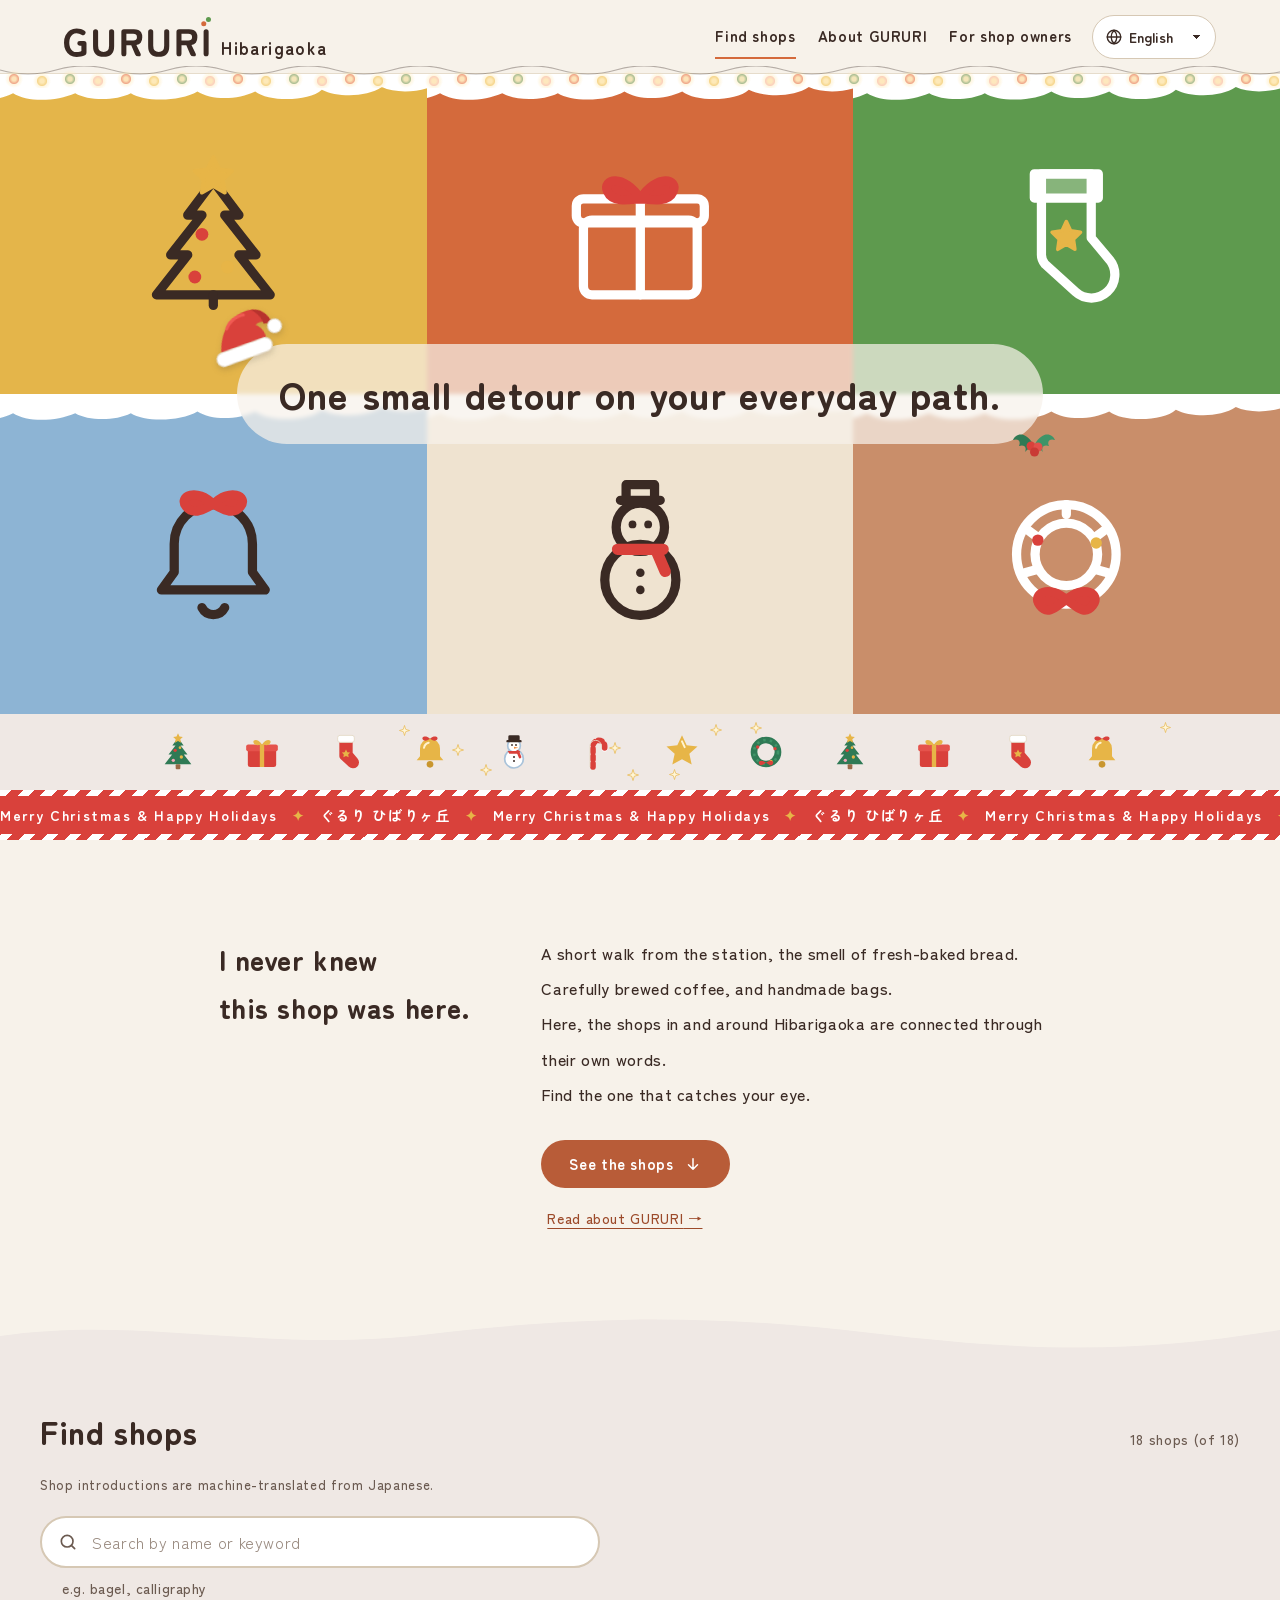
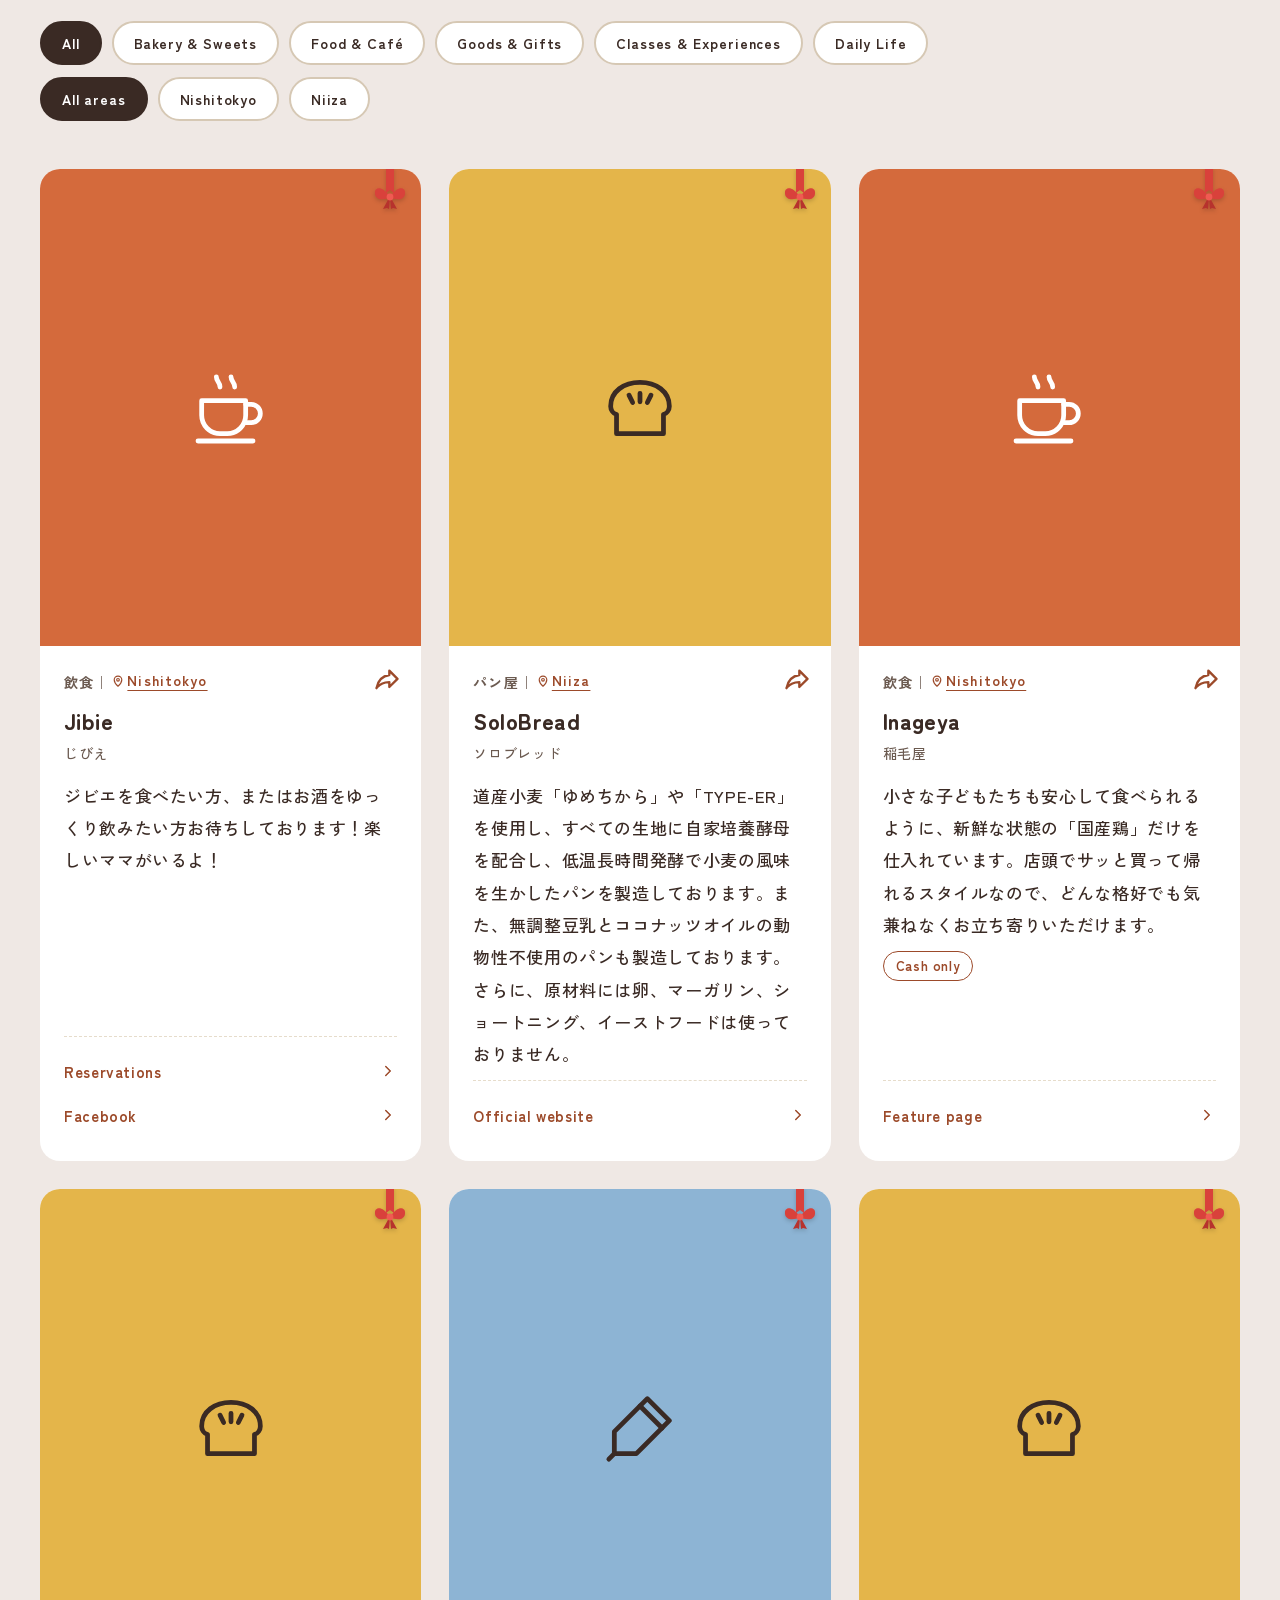
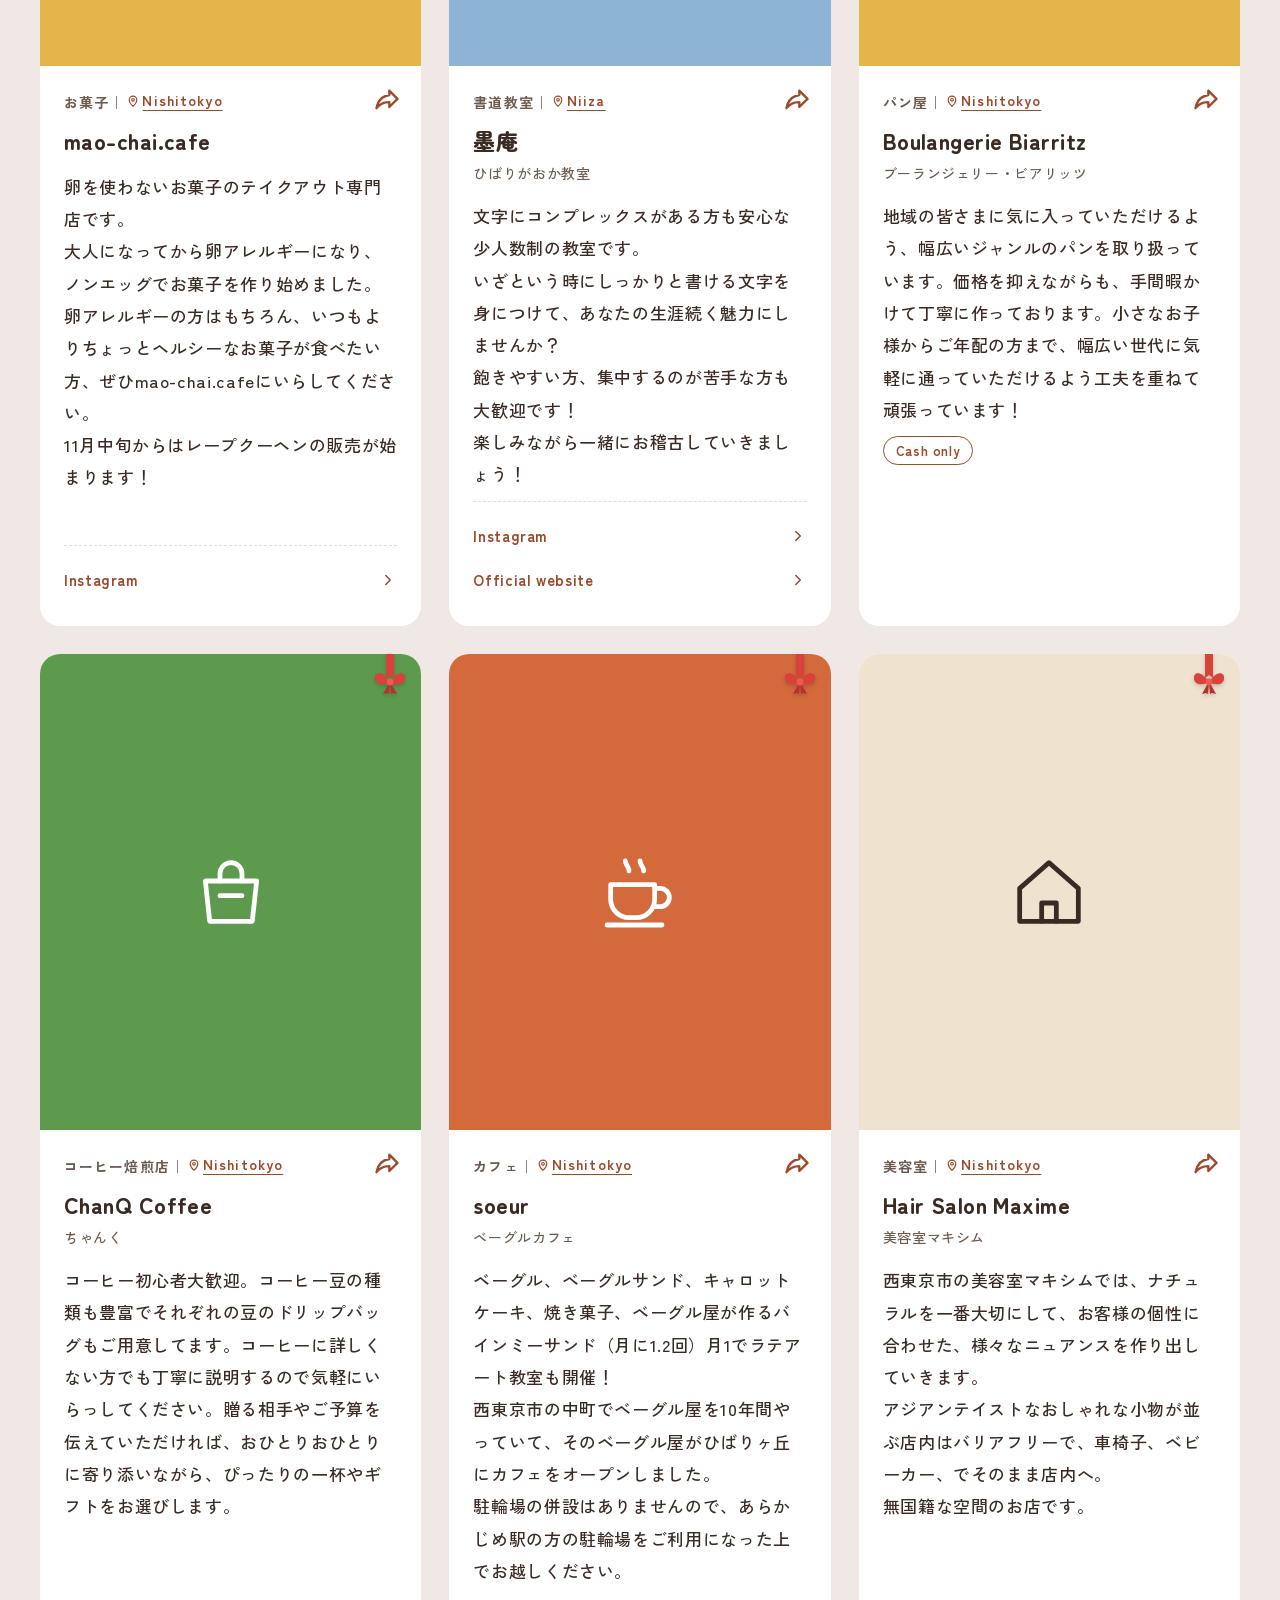
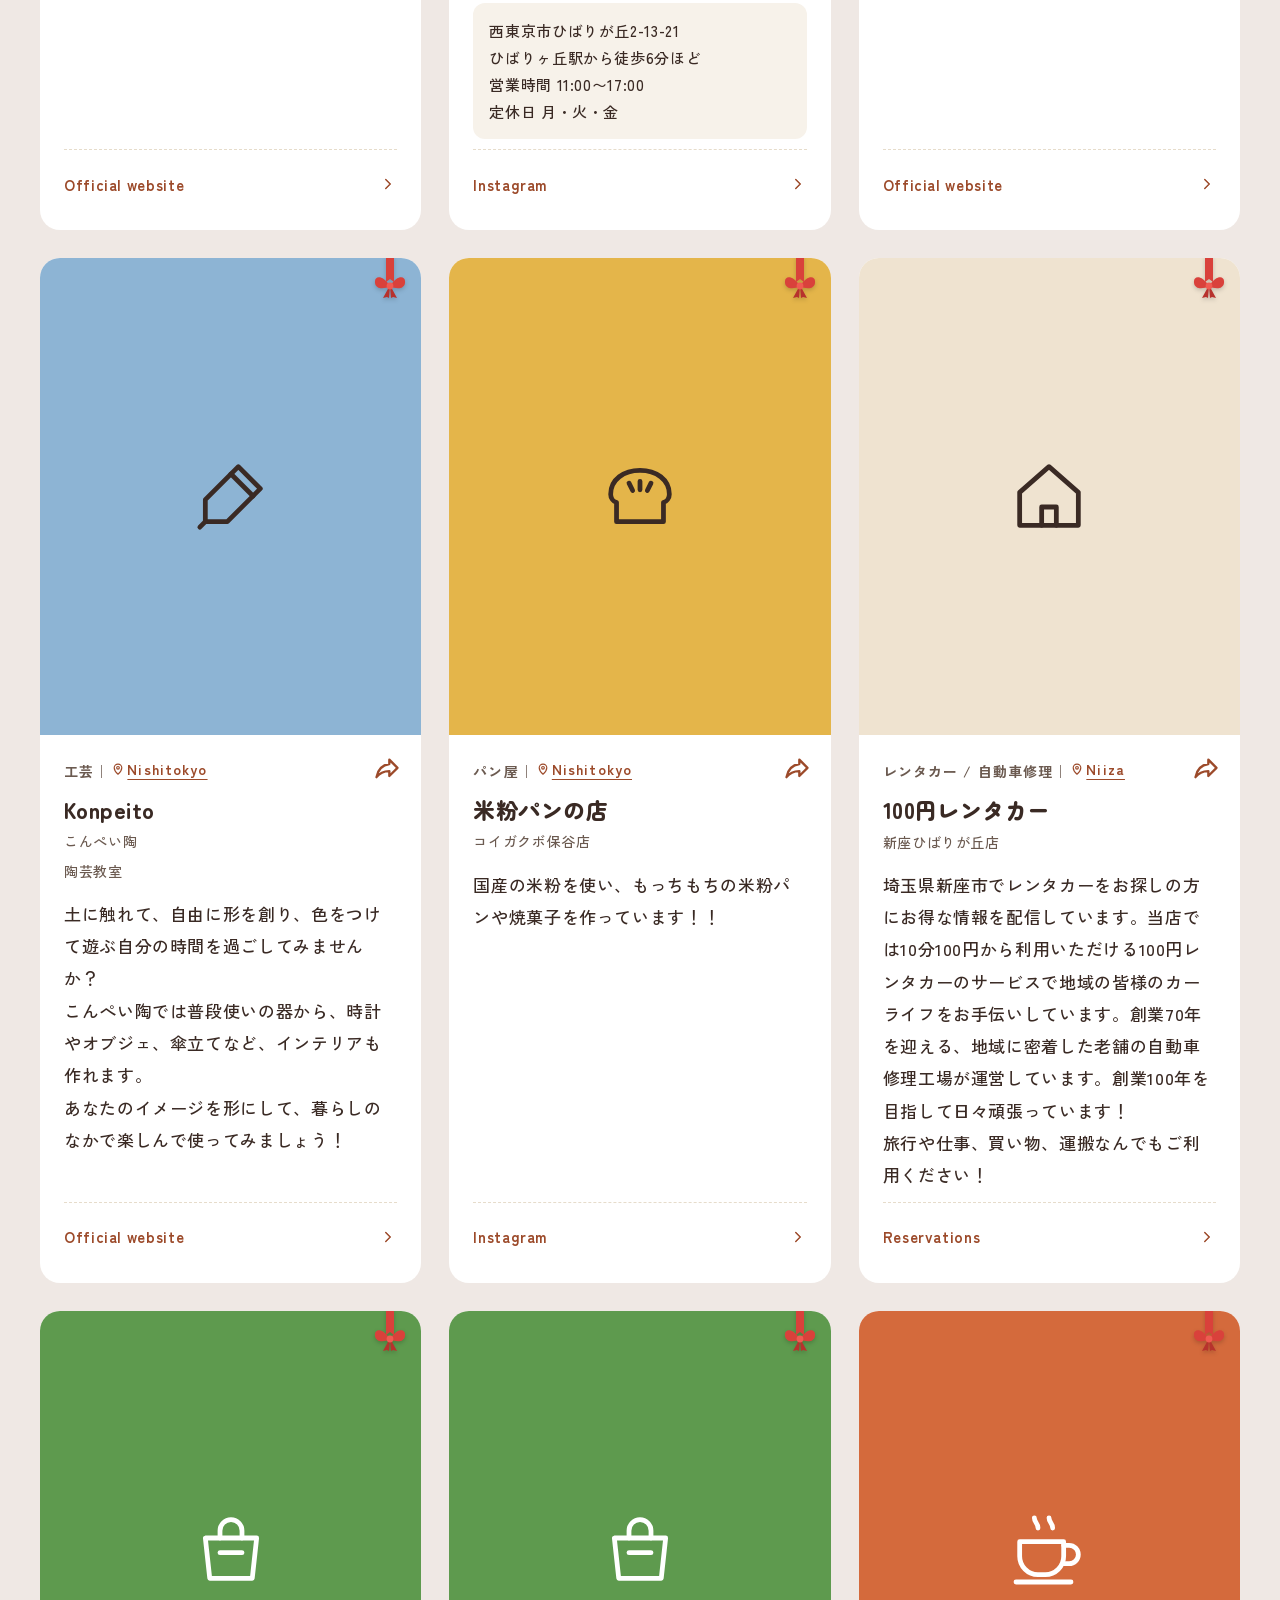
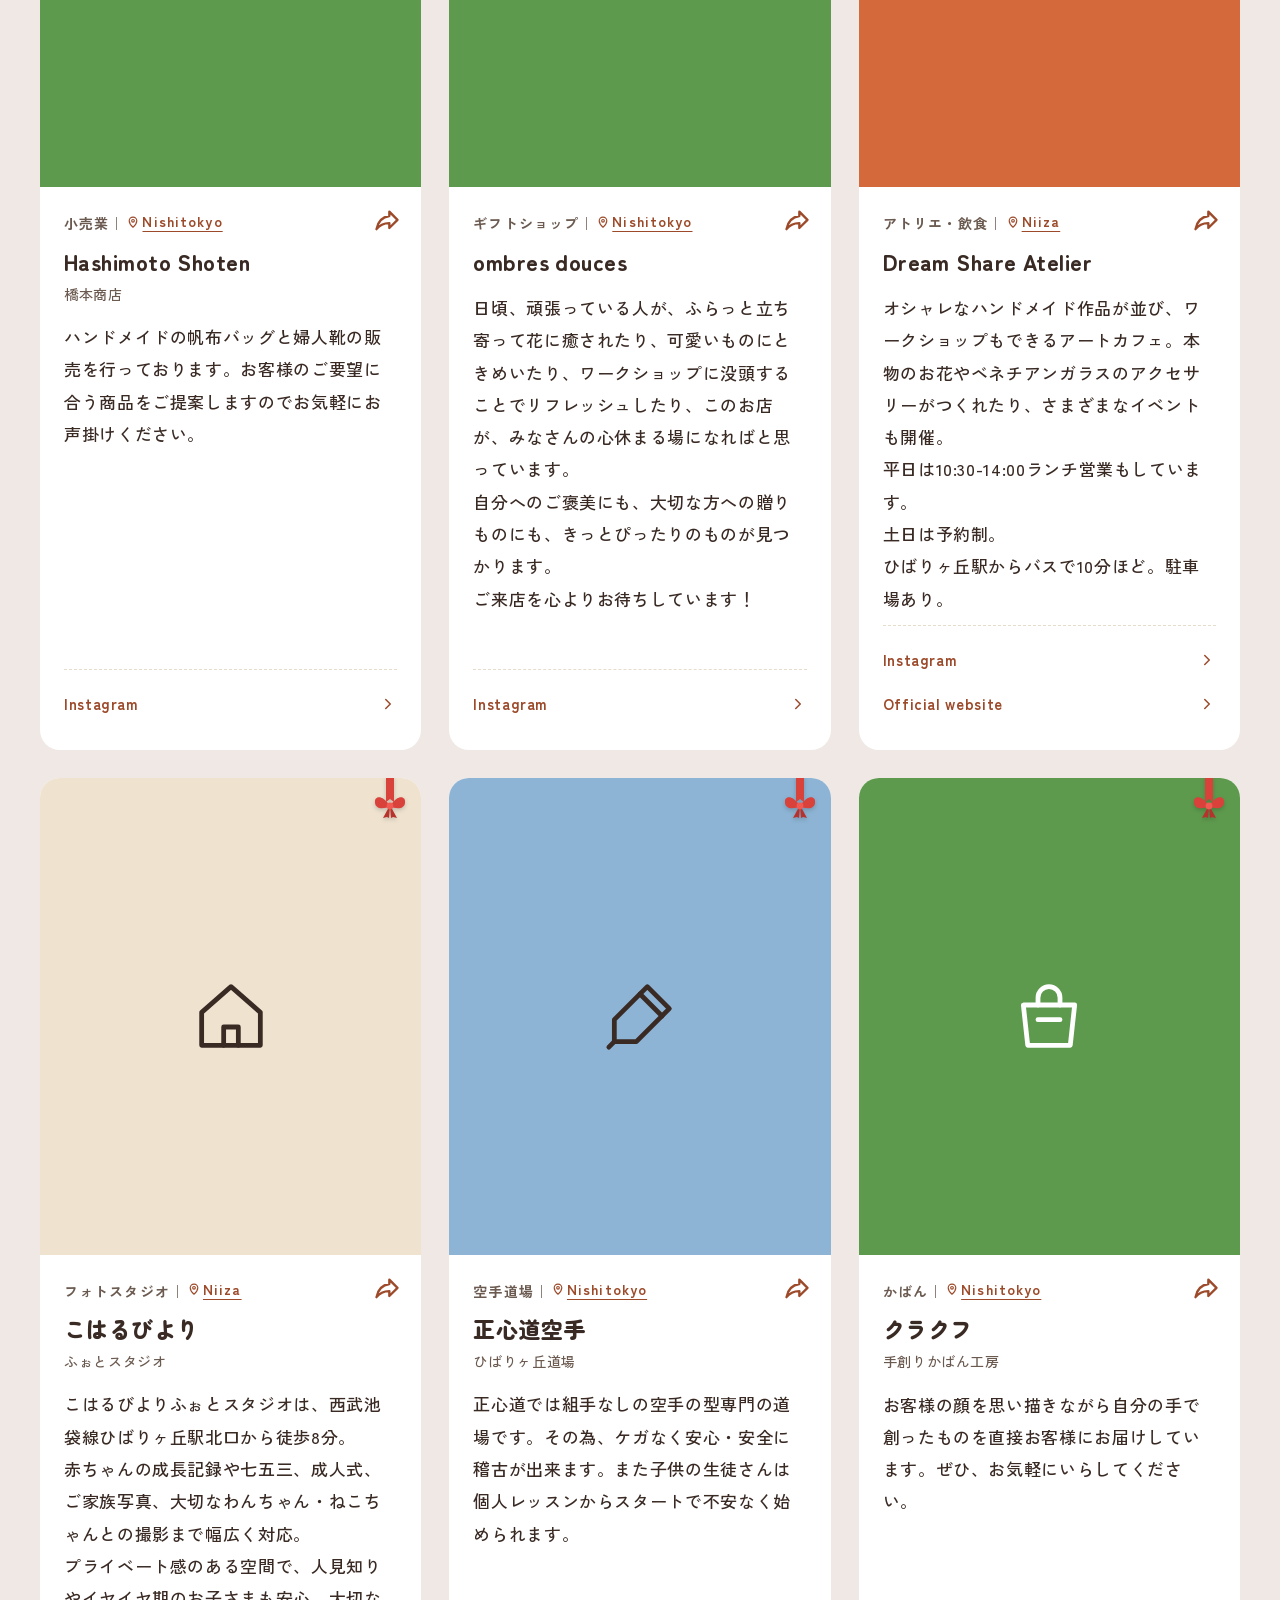
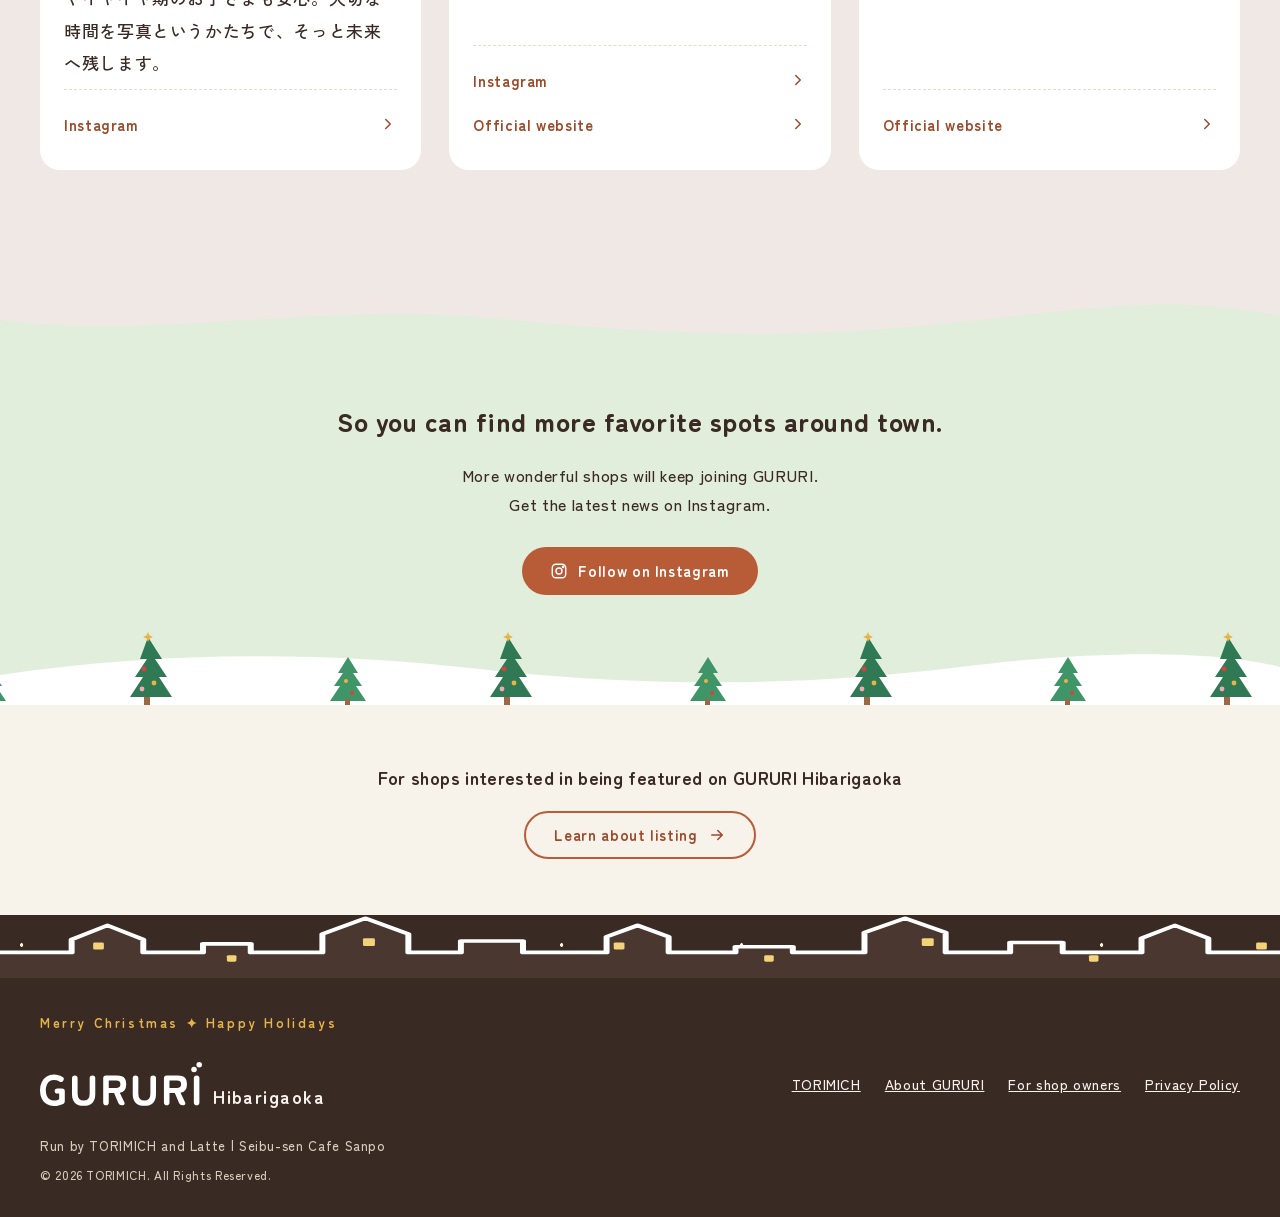
==== commit dc95d70d: "Add files via upload" ====
--- a/index.html
+++ b/index.html
@@ -29,8 +29,8 @@
 <link rel="preconnect" href="https://fonts.googleapis.com">
 <link rel="preconnect" href="https://fonts.gstatic.com" crossorigin>
 <link rel="stylesheet" href="https://fonts.googleapis.com/css2?family=Zen+Maru+Gothic:wght@500;700;900&family=Zen+Kaku+Gothic+New:wght@400;500;700&display=swap">
-<link rel="stylesheet" href="style.css?v=20261123f">
-<link rel="stylesheet" href="season.css?v=20261123f">
+<link rel="stylesheet" href="style.css?v=20261125c">
+<link rel="stylesheet" href="season.css?v=20261125c">
 </head>
 <body data-page="index">
 
@@ -157,9 +157,9 @@
 <small>© 2026 TORIMICH. All Rights Reserved.</small>
 </footer>
 
-<script src="config.js?v=20261123f"></script>
-<script src="i18n.js?v=20261123f"></script>
-<script src="app.js?v=20261123f"></script>
-<script src="season.js?v=20261123f"></script>
+<script src="config.js?v=20261125c"></script>
+<script src="i18n.js?v=20261125c"></script>
+<script src="app.js?v=20261125c"></script>
+<script src="season.js?v=20261125c"></script>
 </body>
 </html>
--- a/style.css
+++ b/style.css
@@ -246,6 +246,8 @@
 .pp-doc table{width:100%;min-width:560px;border-collapse:collapse;font-size:14px;line-height:1.8}
 .pp-doc th,.pp-doc td{border:1px solid #E6DCCF;padding:10px 12px;text-align:left;vertical-align:top}
 .pp-doc th{background:var(--kinari);font-weight:700}
+/* スマホでは表を1行ずつのカードにして、横にはみ出さないように（2026-11-25） */
+@media (max-width:640px){.pp-doc .pp-table{overflow:visible}.pp-doc .pp-table table,.pp-doc .pp-table tbody,.pp-doc .pp-table tr,.pp-doc .pp-table td{display:block;width:auto;min-width:0}.pp-doc .pp-table thead{position:absolute;width:1px;height:1px;overflow:hidden;clip:rect(0 0 0 0)}.pp-doc .pp-table tr{border:1px solid #E6DCCF;border-radius:12px;padding:4px 14px;margin:0 0 12px;background:#fff}.pp-doc .pp-table td{border:0;padding:8px 0;border-bottom:1px dashed #EFE3D0}.pp-doc .pp-table td:last-child{border-bottom:0}.pp-doc .pp-table td::before{content:attr(data-label);display:block;font-size:.8em;font-weight:700;color:#9C4A2A;margin-bottom:2px}}
 @media (max-width:720px){.pp{padding:36px 16px 72px}.pp-doc{padding:28px 20px 24px;font-size:15px}.pp-doc .pp-title{font-size:22px}.pp-doc h2{font-size:18px;margin-top:36px}}
 
 
@@ -516,6 +518,8 @@
 .jfee-ic{width:36px;height:36px;border-radius:50%;display:grid;place-items:center;background:var(--mint);color:#3F7A33}
 .jfee-ic svg{width:22px;height:22px}
 .jfee p{font-size:16px;line-height:2}
+.jfee-ord{margin-top:16px}
+.jfee-ord .jfee-ic{background:#F2DDD0;color:#9C4A2A}
 /* 申し込み */
 .jn-cta{padding-top:8px}
 .jn-cta h2{margin-bottom:26px}
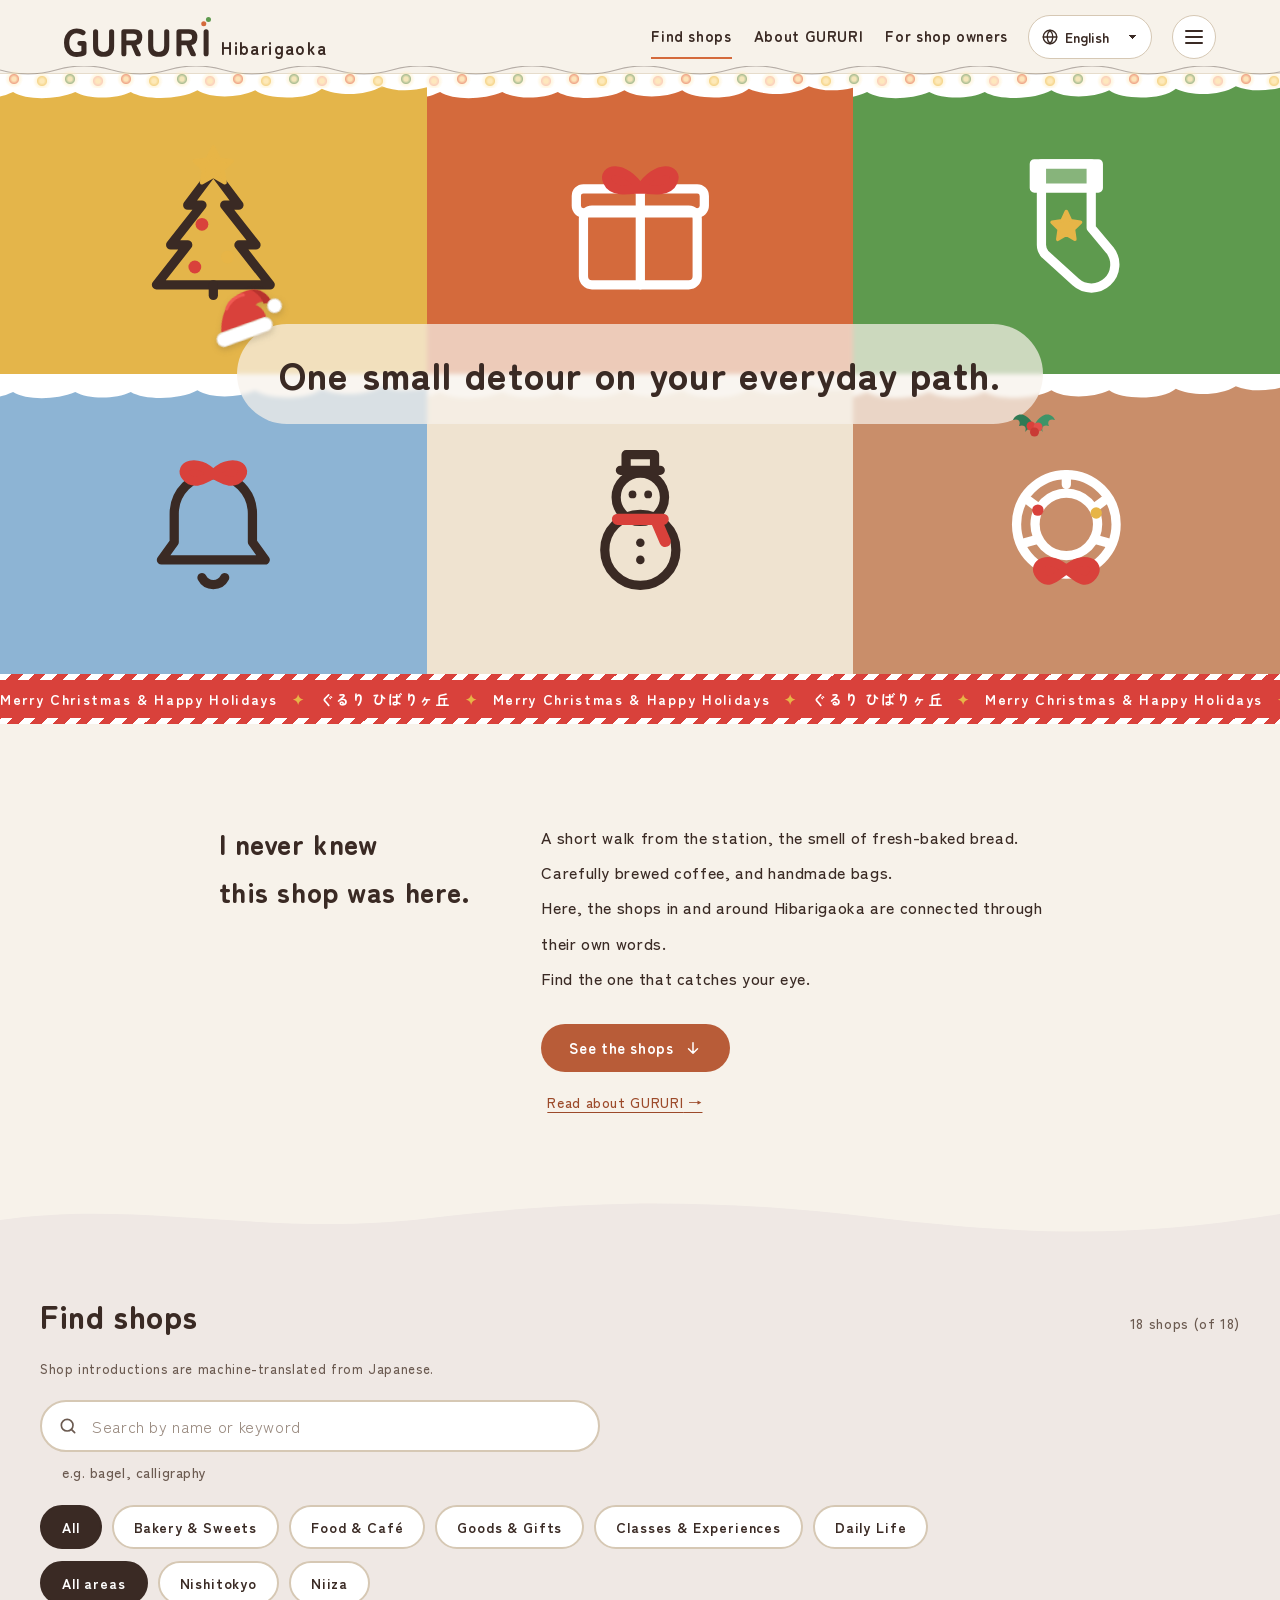
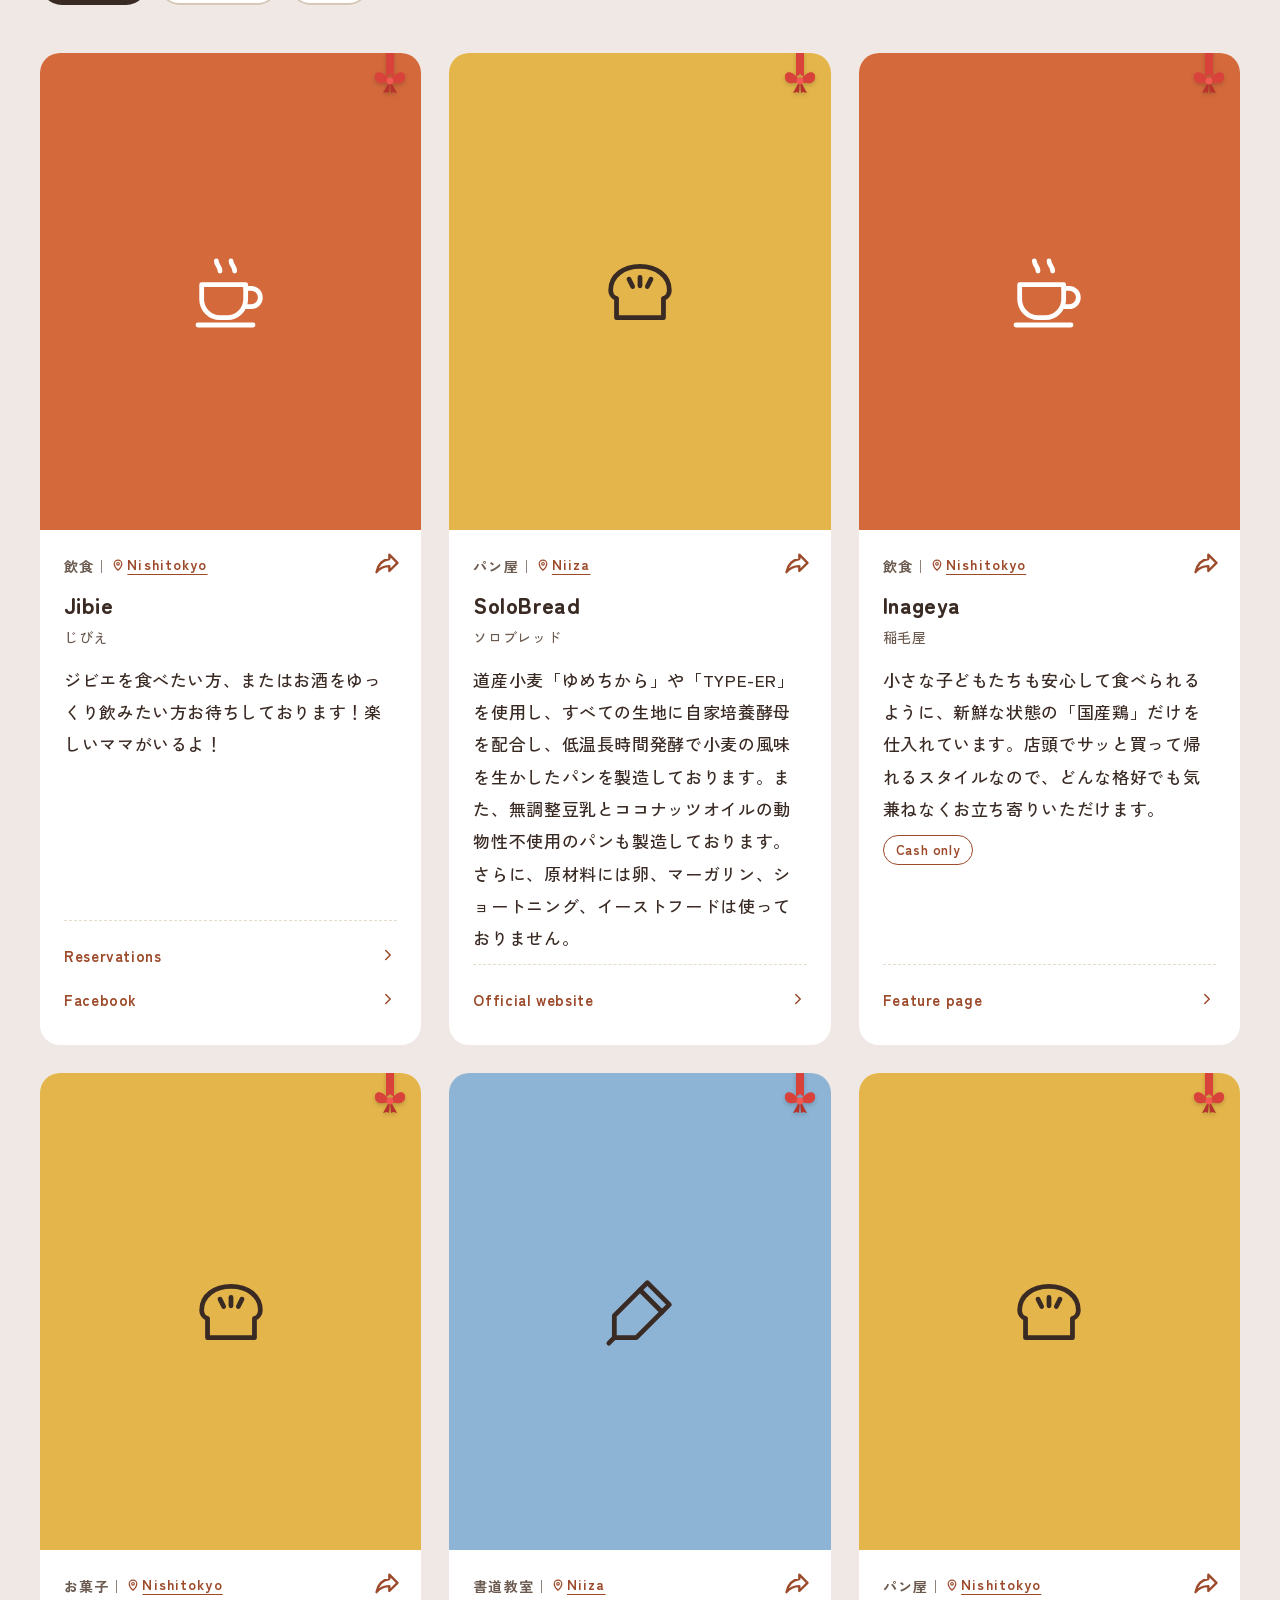
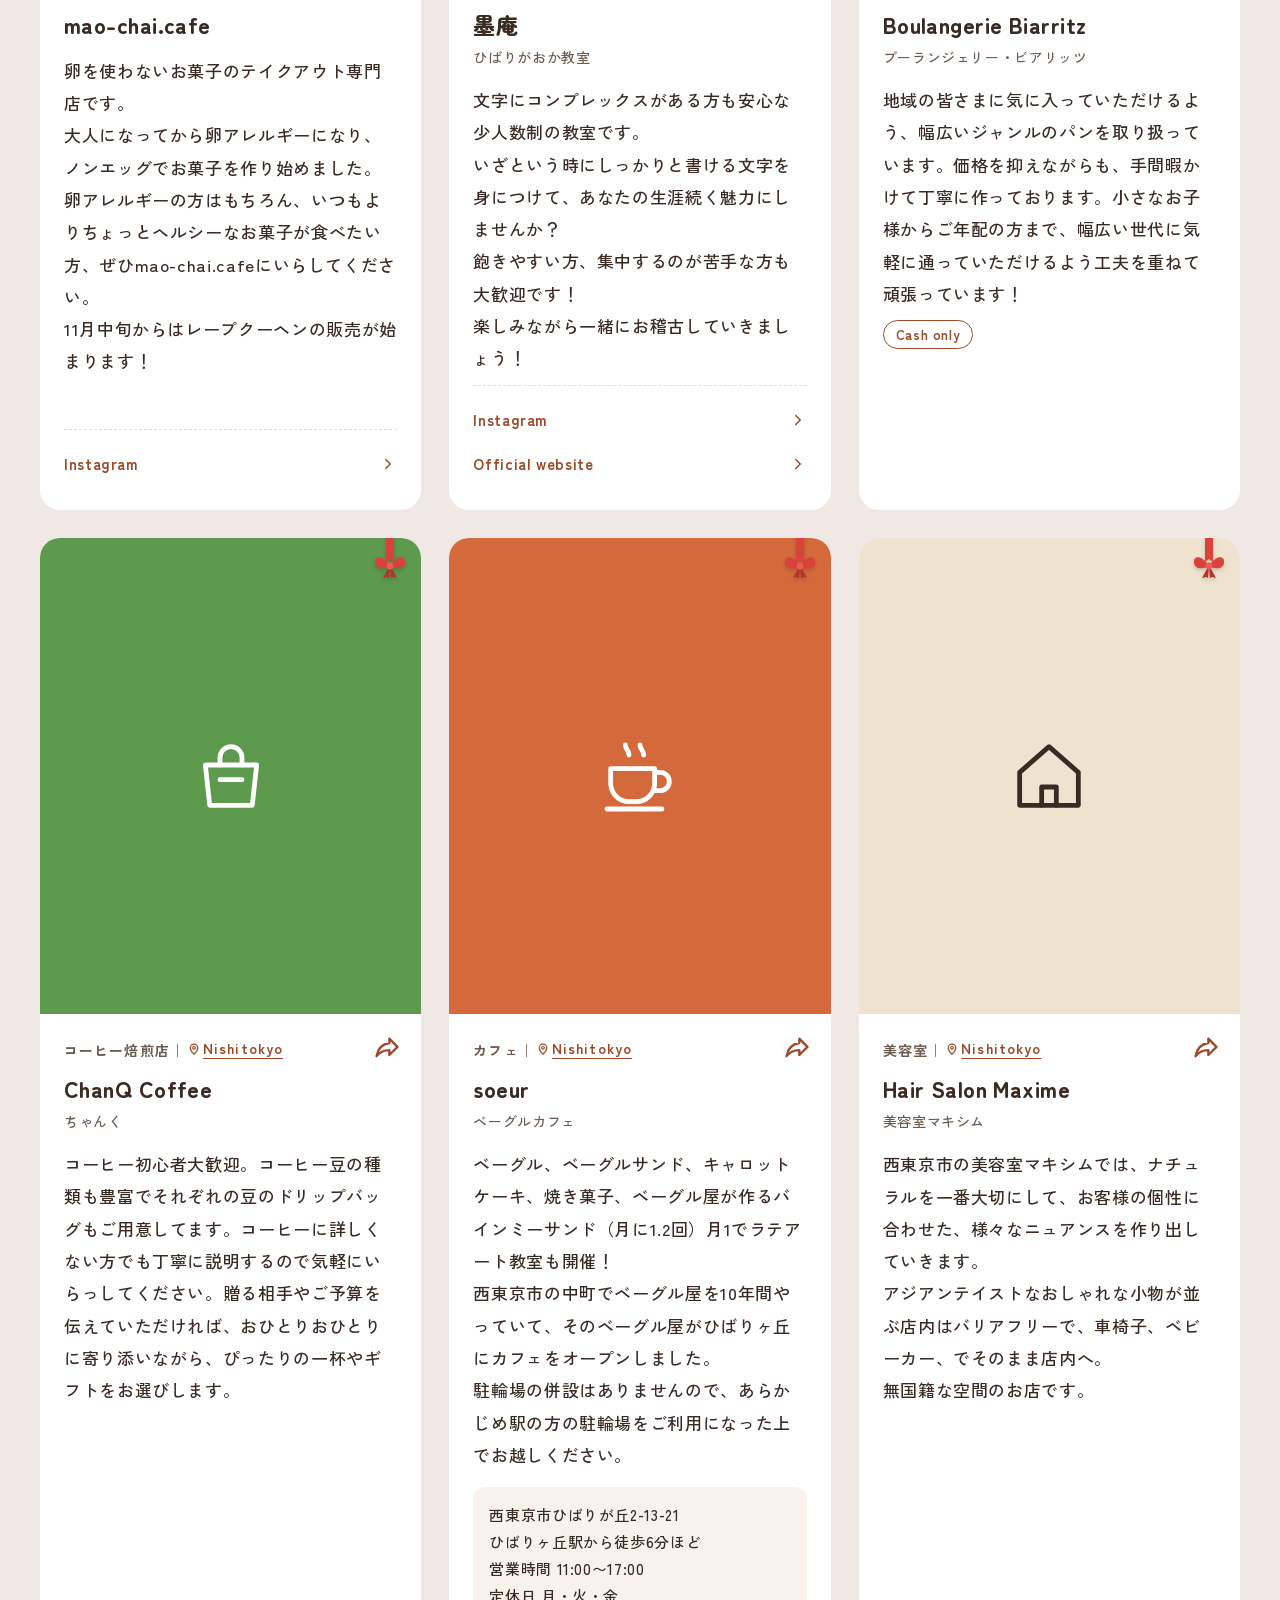
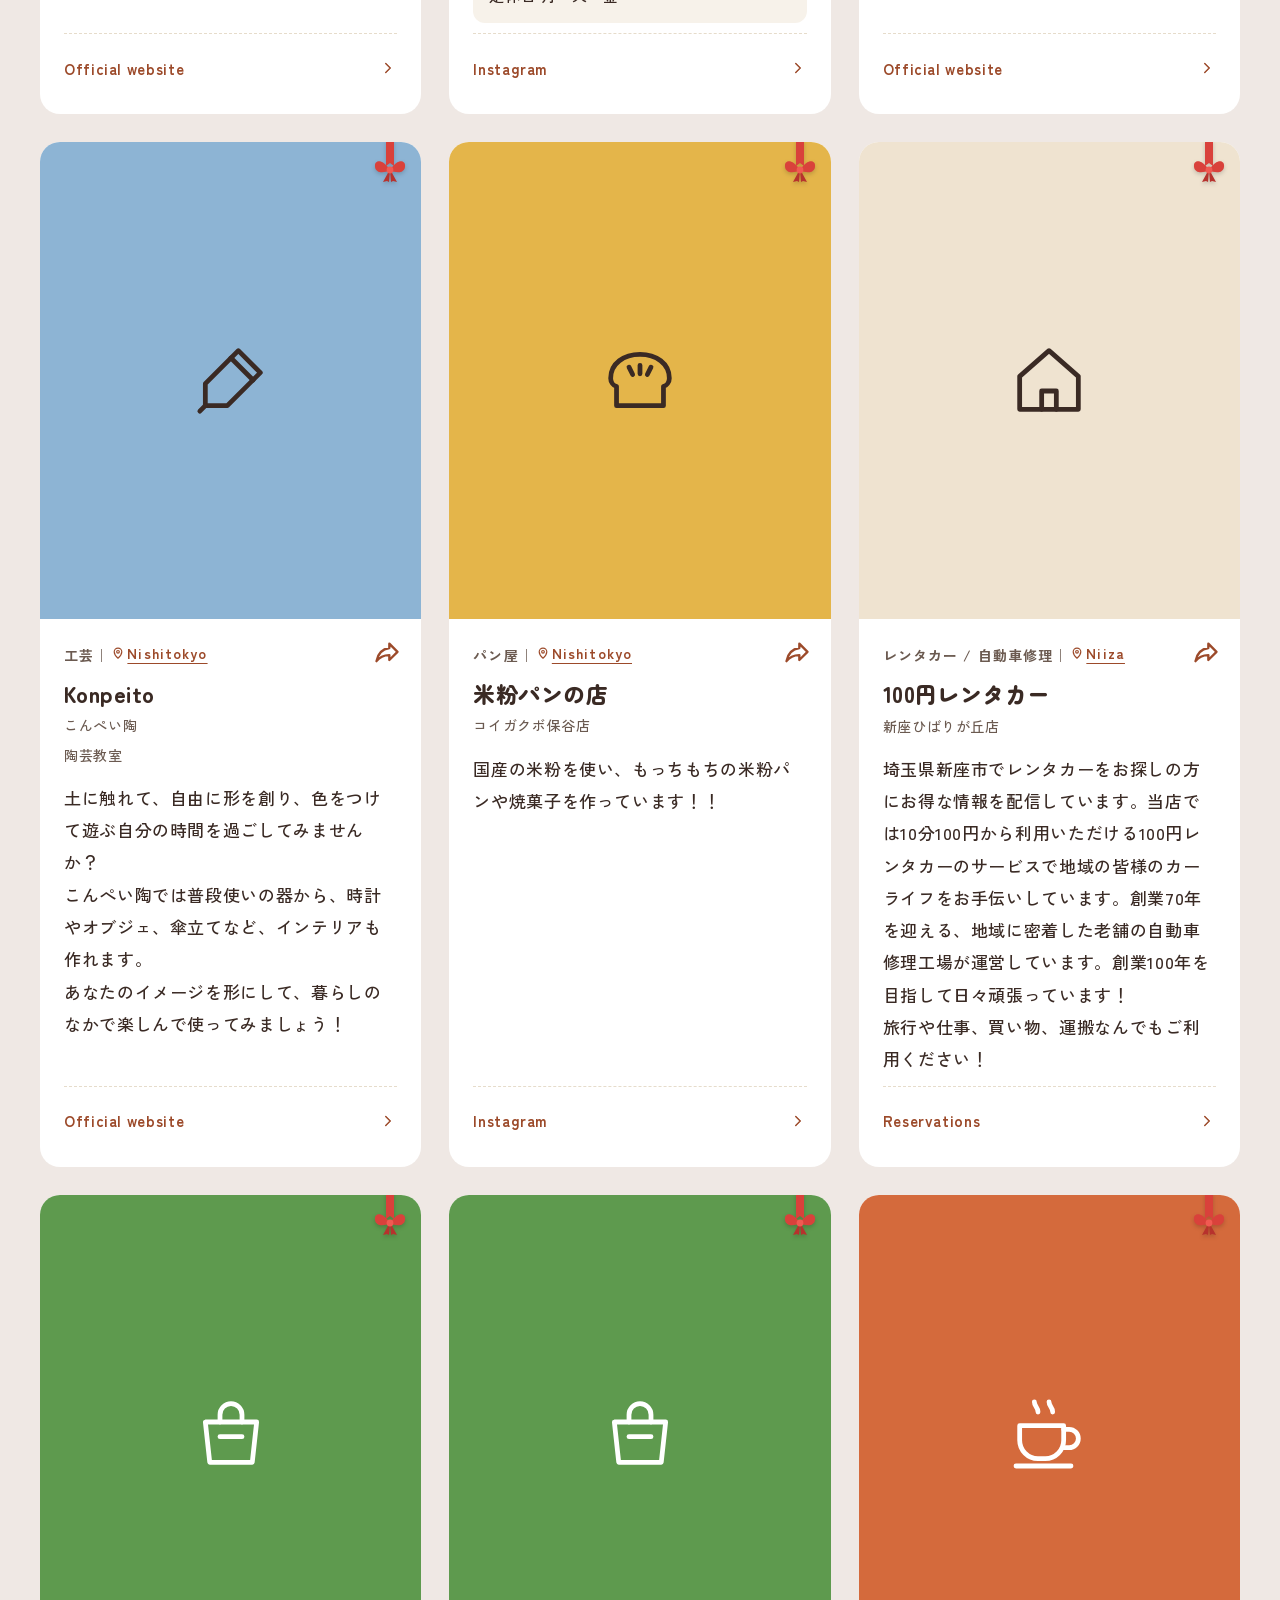
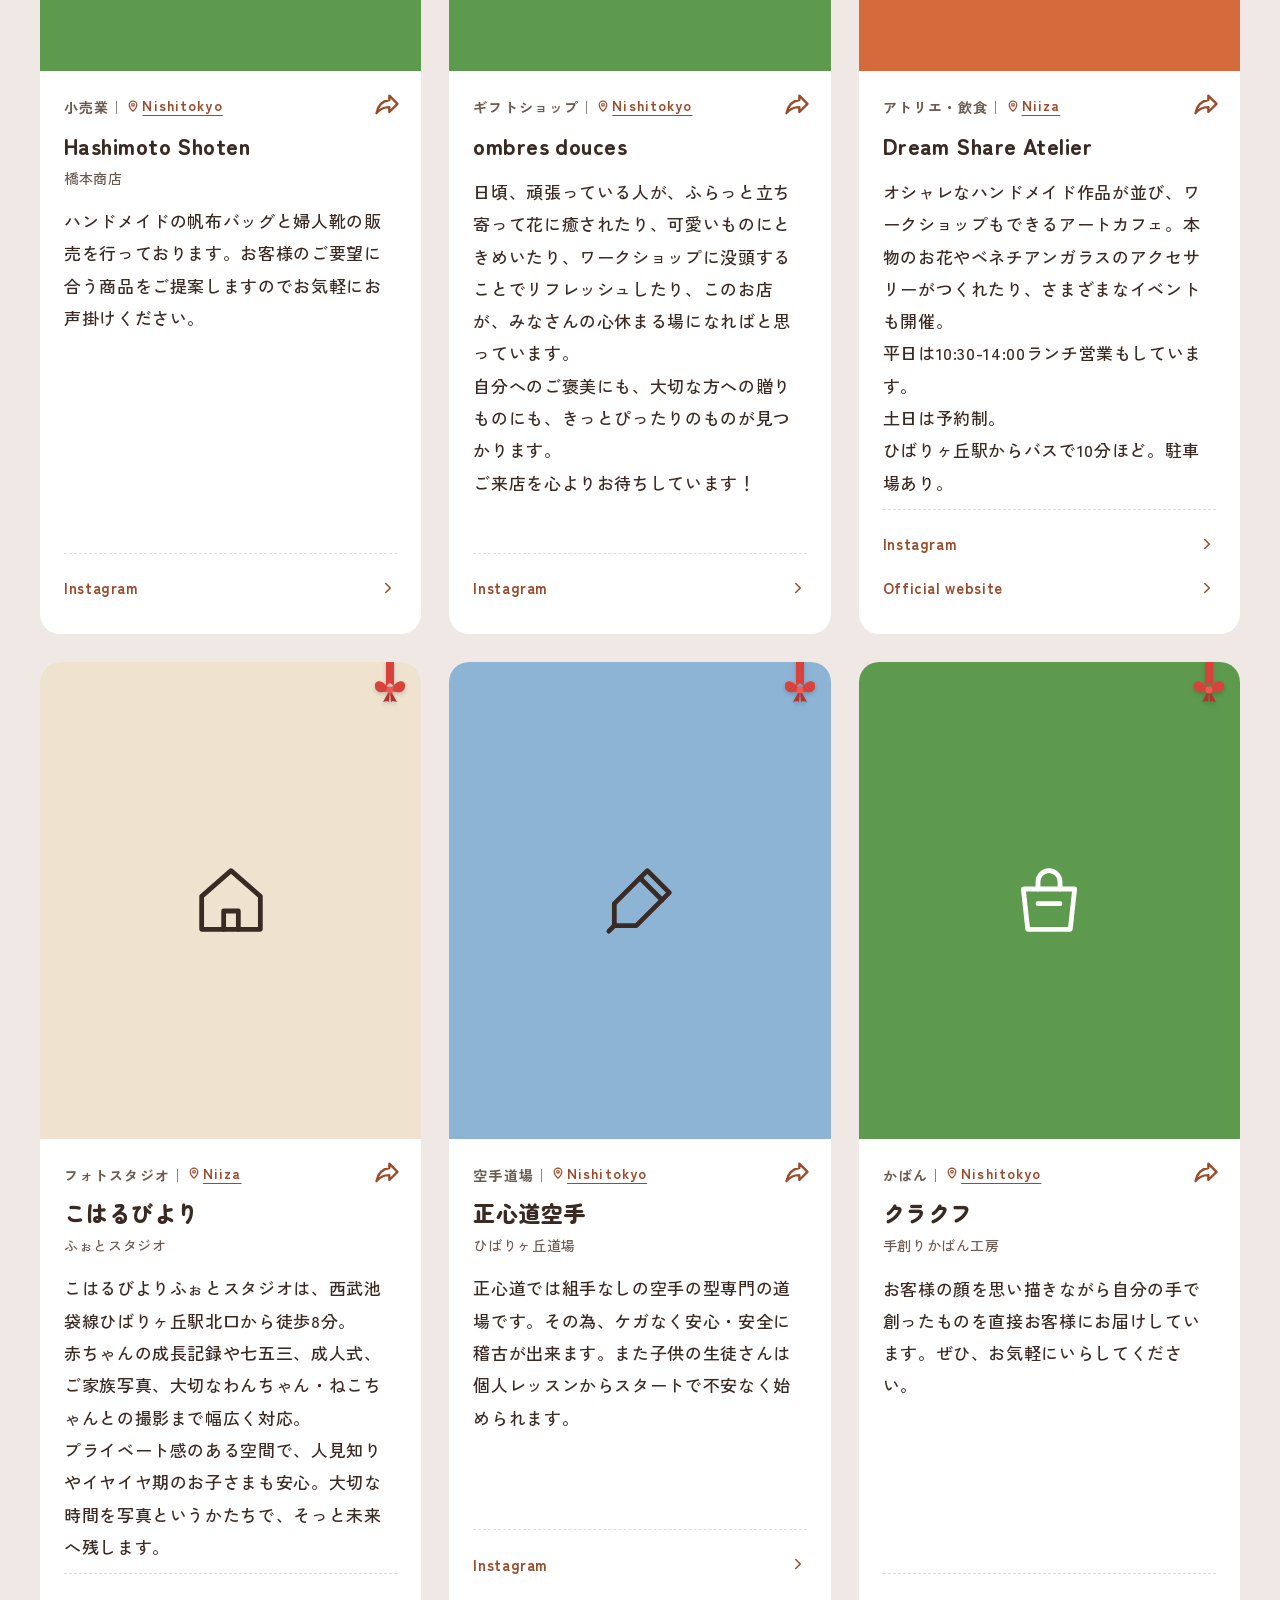
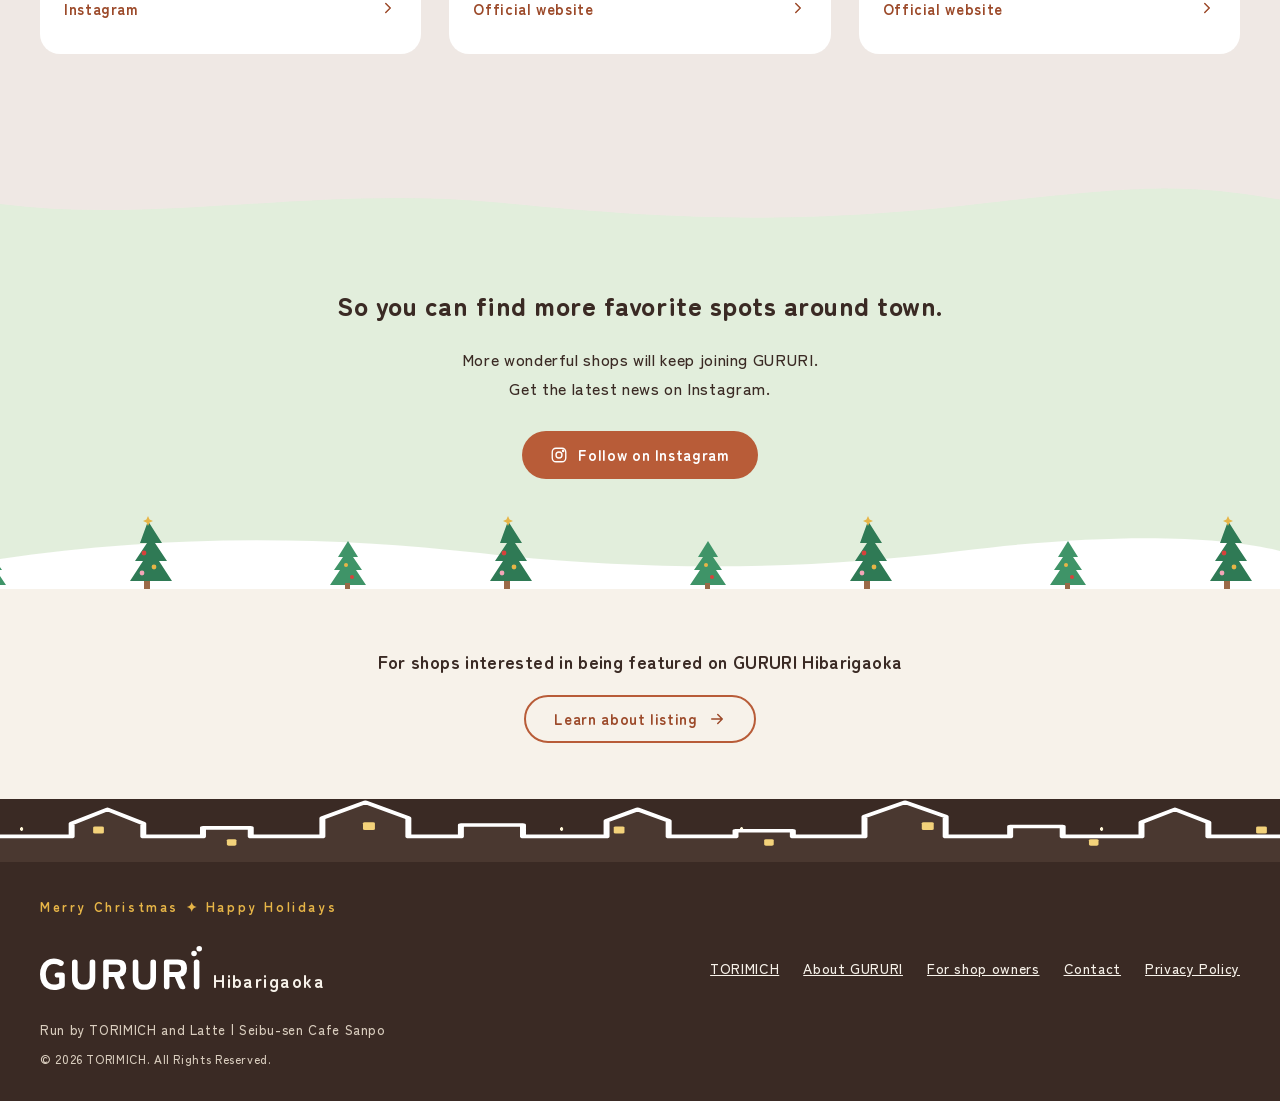
==== commit 3945de4a: "Add files via upload" ====
--- a/index.html
+++ b/index.html
@@ -29,8 +29,8 @@
 <link rel="preconnect" href="https://fonts.googleapis.com">
 <link rel="preconnect" href="https://fonts.gstatic.com" crossorigin>
 <link rel="stylesheet" href="https://fonts.googleapis.com/css2?family=Zen+Maru+Gothic:wght@500;700;900&family=Zen+Kaku+Gothic+New:wght@400;500;700&display=swap">
-<link rel="stylesheet" href="style.css?v=20261125c">
-<link rel="stylesheet" href="season.css?v=20261125c">
+<link rel="stylesheet" href="style.css?v=20261126b">
+<link rel="stylesheet" href="season.css?v=20261126b">
 </head>
 <body data-page="index">
 
@@ -60,20 +60,7 @@
 <div class="hero-copy"><h1 data-i18n="hero.copy">いつもの道に、寄り道をひとつ。</h1></div>
 </section>
 
-<div class="strip" aria-hidden="true"><div>
-<svg viewBox="0 0 24 24" fill="none" stroke="#9C7F6B" stroke-width="1.3" stroke-linecap="round" stroke-linejoin="round"><path d="M4 11.5C4 7.5 7.6 5 12 5s8 2.5 8 6.5c0 1.1-.7 2-1.6 2.3V19H5.6v-5.2C4.7 13.5 4 12.6 4 11.5z"/></svg>
-<svg viewBox="0 0 24 24" fill="none" stroke="#9C7F6B" stroke-width="1.3" stroke-linecap="round" stroke-linejoin="round"><path d="M4 10h12v4a5 5 0 0 1-5 5H9a5 5 0 0 1-5-5z"/><path d="M16 11h1.5a2.5 2.5 0 0 1 0 5H16"/></svg>
-<svg viewBox="0 0 24 24" fill="none" stroke="#9C7F6B" stroke-width="1.3" stroke-linecap="round" stroke-linejoin="round"><path d="M5 9h14l-1.2 11H6.2z"/><path d="M9 9V7a3 3 0 0 1 6 0v2"/></svg>
-<svg viewBox="0 0 24 24" fill="none" stroke="#9C7F6B" stroke-width="1.3" stroke-linecap="round" stroke-linejoin="round"><circle cx="12" cy="9" r="2.2"/><path d="M12 11.3V21"/><path d="M12 17c-1.8-.2-3.2-1.2-3.6-2.6 1.8 0 3.2.9 3.6 2.6z"/></svg>
-<svg viewBox="0 0 24 24" fill="none" stroke="#9C7F6B" stroke-width="1.3" stroke-linecap="round" stroke-linejoin="round"><path d="M3.5 11h17c0 4.4-3.8 8-8.5 8s-8.5-3.6-8.5-8z"/><path d="M9 21h6"/></svg>
-<svg viewBox="0 0 24 24" fill="none" stroke="#9C7F6B" stroke-width="1.3" stroke-linecap="round" stroke-linejoin="round"><rect x="3" y="7.5" width="18" height="12" rx="3"/><circle cx="12" cy="13.5" r="3.5"/></svg>
-<svg viewBox="0 0 24 24" fill="none" stroke="#9C7F6B" stroke-width="1.3" stroke-linecap="round" stroke-linejoin="round"><path d="M14 4l6 6-9 9H5v-6z"/><path d="M12 6l6 6"/></svg>
-<svg viewBox="0 0 24 24" fill="none" stroke="#9C7F6B" stroke-width="1.3" stroke-linecap="round" stroke-linejoin="round"><path d="M4 11l8-7 8 7v9H4z"/><path d="M10 20v-5h4v5"/></svg>
-<svg viewBox="0 0 24 24" fill="none" stroke="#9C7F6B" stroke-width="1.3" stroke-linecap="round" stroke-linejoin="round"><path d="M4 11.5C4 7.5 7.6 5 12 5s8 2.5 8 6.5c0 1.1-.7 2-1.6 2.3V19H5.6v-5.2C4.7 13.5 4 12.6 4 11.5z"/></svg>
-<svg viewBox="0 0 24 24" fill="none" stroke="#9C7F6B" stroke-width="1.3" stroke-linecap="round" stroke-linejoin="round"><path d="M4 10h12v4a5 5 0 0 1-5 5H9a5 5 0 0 1-5-5z"/><path d="M16 11h1.5a2.5 2.5 0 0 1 0 5H16"/></svg>
-<svg viewBox="0 0 24 24" fill="none" stroke="#9C7F6B" stroke-width="1.3" stroke-linecap="round" stroke-linejoin="round"><path d="M5 9h14l-1.2 11H6.2z"/><path d="M9 9V7a3 3 0 0 1 6 0v2"/></svg>
-<svg viewBox="0 0 24 24" fill="none" stroke="#9C7F6B" stroke-width="1.3" stroke-linecap="round" stroke-linejoin="round"><circle cx="12" cy="9" r="2.2"/><path d="M12 11.3V21"/></svg>
-</div></div>
+<!-- アイコンの帯は 2026-11-26 になくした（ラテさんの意見：ボタンに見える・下に続くページだと分かりにくい） -->
 
 <section class="intro" aria-labelledby="intro-title">
 <h2 id="intro-title" class="vert vert-sp" data-i18n="intro.title">こんなお店、<br>あったんだ。</h2>
@@ -150,6 +137,7 @@
 <a href="#" data-link="torimichHome" data-i18n="nav.torimich">通り道（TORIMICH）</a>
 <a href="concept.html" data-i18n="nav.about">ぐるりについて</a>
 <a href="join.html" data-i18n="nav.join">掲載について</a>
+<a href="contact.html" data-i18n="menu.contact">お問い合わせ</a>
 <a href="privacy.html" data-i18n="nav.privacy">プライバシーポリシー</a>
 </nav>
 </div>
@@ -157,9 +145,9 @@
 <small>© 2026 TORIMICH. All Rights Reserved.</small>
 </footer>
 
-<script src="config.js?v=20261125c"></script>
-<script src="i18n.js?v=20261125c"></script>
-<script src="app.js?v=20261125c"></script>
-<script src="season.js?v=20261125c"></script>
+<script src="config.js?v=20261126b"></script>
+<script src="i18n.js?v=20261126b"></script>
+<script src="app.js?v=20261126b"></script>
+<script src="season.js?v=20261126b"></script>
 </body>
 </html>
--- a/style.css
+++ b/style.css
@@ -35,6 +35,9 @@
 .tiles{display:grid;grid-template-columns:repeat(3,minmax(0,1fr))}
 .tile{aspect-ratio:4/3;display:flex;align-items:center;justify-content:center;position:relative;overflow:hidden}
 .tile svg{width:40%;height:auto}
+/* 2026-11-26（ラテさんの意見）：開いたときに、下の「こんなお店、あったんだ。」が少し見えて、
+   スクロールして見るページだと分かるように、写真の高さを画面の高さに合わせて抑える */
+@media (min-width:721px){.tile{aspect-ratio:auto;height:min(25vw,320px);height:clamp(150px,calc((100svh - 300px) / 2),min(25vw,320px))}}
 .tile-layer{position:absolute;inset:0;display:flex;align-items:center;justify-content:center;opacity:0;transform:scale(1.05);transition:opacity .9s ease,transform 1.8s ease}
 .tile-layer.is-on{opacity:1;transform:scale(1)}
 .tile-layer img{width:100%;height:100%;object-fit:cover}
@@ -162,6 +165,8 @@
 
 @media (max-width:720px){
   .tiles{grid-template-columns:repeat(2,minmax(0,1fr))}
+  .tile{aspect-ratio:auto;height:31vw;height:clamp(96px,calc((100svh - 300px) / 3),37.5vw)}
+  .tile svg{width:auto;height:52%}
   .hero-copy h1{font-size:17px;letter-spacing:.06em;white-space:nowrap;padding:.7em 1.3em}
   .vert-sp{writing-mode:horizontal-tb;height:auto !important}
   .c-hero h1{font-size:30px}
@@ -630,3 +635,50 @@
   .jg p{font-size:15.5px}
   .jg-sp p{font-size:15px}
 }
+
+/* ───── 右上の三本線のメニュー（2026-11-26） ───── */
+.menu-btn{order:2;width:44px;height:44px;border:1.5px solid #D6C8B4;border-radius:999px;background:#fff;display:inline-flex;flex-direction:column;align-items:center;justify-content:center;gap:4px;cursor:pointer;padding:0;flex:0 0 auto}
+.menu-btn span{display:block;width:18px;height:2px;border-radius:2px;background:var(--ink)}
+.menu-btn:focus-visible{outline:3px solid var(--green);outline-offset:2px}
+.hd-in .lang{order:1}
+@media (min-width:721px){.hd-in .nav{order:0}.hd-in .lang{order:1;margin-left:0}.menu-btn{order:2}}
+@media (max-width:720px){.hd-in{display:grid;grid-template-columns:minmax(0,1fr) auto auto;align-items:center}.hd-in .nav{grid-column:1/-1}.hd-in .brand{min-width:0;overflow:hidden}.hd-in .brand .brand-area{white-space:nowrap;overflow:hidden;text-overflow:ellipsis;min-width:0}.hd-in .lang{order:1;margin-left:auto;min-height:40px;padding:0 8px 0 10px}.hd-in .lang-select{font-size:13px;padding-right:14px}.menu-btn{order:2;width:40px;height:40px}.hd-in .nav{order:3}}
+@media (max-width:440px){.hd-in{column-gap:8px}}
+.gm{position:fixed;inset:0;z-index:60}
+.gm-back{position:absolute;inset:0;background:rgba(58,42,36,.38);opacity:0;transition:opacity .22s ease}
+.gm-panel{position:absolute;top:0;right:0;bottom:0;width:min(340px,86vw);background:var(--kinari);box-shadow:-8px 0 24px rgba(58,42,36,.16);padding:72px 28px 32px;overflow-y:auto;transform:translateX(100%);transition:transform .22s ease;display:flex;flex-direction:column}
+.gm.is-on .gm-back{opacity:1}.gm.is-on .gm-panel{transform:none}
+.gm-close{position:absolute;top:16px;right:16px;width:44px;height:44px;border:0;border-radius:999px;background:#fff;cursor:pointer;display:flex;align-items:center;justify-content:center}
+.gm-close svg{width:20px;height:20px;stroke:var(--ink);stroke-width:2;stroke-linecap:round;fill:none}
+.gm-panel ul{list-style:none;margin:0;padding:0}
+.gm-panel li{border-bottom:1px solid var(--line)}
+.gm-panel li a{display:block;padding:15px 4px;color:var(--ink);text-decoration:none;font-family:var(--maru);font-weight:700;font-size:16px}
+.gm-panel li a[aria-current="page"]{color:var(--terra)}
+.gm-panel li a:hover{color:var(--terra)}
+.gm-sub{margin:auto 0 0;padding-top:28px;display:flex;flex-direction:column;gap:14px;font-size:13px}
+.gm-sub a{color:var(--sub);text-decoration:none;display:inline-flex;align-items:center;gap:10px}
+.gm-ig img{width:22px;height:22px;flex:0 0 auto;display:block}
+.gm-ig span{display:flex;flex-direction:column;line-height:1.4}.gm-ig small{font-size:12px;opacity:.8}
+html.gm-open{overflow:hidden}
+html:not(.show-waza) .gm [data-waza]{display:none}
+@media (prefers-reduced-motion:reduce){.gm-back,.gm-panel{transition:none}}
+
+/* ───── お問い合わせ（contact.html・2026-11-26） ───── */
+.ct{padding:56px 24px 88px}
+.ct-in{max-width:960px;margin:0 auto}
+.ct-title{font-family:var(--maru);font-weight:900;font-size:clamp(26px,3.4vw,36px);letter-spacing:.12em;text-align:center;margin:0 0 18px}
+.ct-lead{text-align:center;line-height:2;margin:0 0 36px}
+.ct-cards{display:grid;grid-template-columns:repeat(3,minmax(0,1fr));gap:18px}
+.ct-card{background:#fff;border:1px solid var(--line);border-radius:20px;padding:28px 24px 24px;display:flex;flex-direction:column;align-items:flex-start;scroll-margin-top:24px}
+.ct-card.is-here{border-color:var(--terra);box-shadow:0 0 0 3px #F2DDD0}
+.ct-ic{width:48px;height:48px;border-radius:999px;background:#F2DDD0;color:var(--terra-dk);display:flex;align-items:center;justify-content:center;margin-bottom:14px}
+.ct-ic svg{width:26px;height:26px}
+.ct-card h2{font-family:var(--maru);font-size:18px;line-height:1.6;margin:0 0 10px}
+.ct-card p{font-size:15px;line-height:1.9;margin:0 0 20px;flex:1}
+.ct-btn{align-self:stretch;text-align:center;justify-content:center}
+.ct-note,.ct-pp{text-align:center;font-size:14px;line-height:1.9;color:var(--sub);margin:28px 0 0}
+.ct-pp{margin-top:10px}
+@media (max-width:760px){.ct{padding:36px 16px 64px}.ct-cards{grid-template-columns:1fr}.ct-lead,.ct-note,.ct-pp{text-align:left}}
+@media (max-width:400px){html:not([lang="ja"]) .hd-in .brand .brand-area{font-size:11px;letter-spacing:.02em}}
+@media (max-width:430px){.hd-in{column-gap:8px;padding-left:16px;padding-right:16px}.hd-in .brand{gap:8px}.hd-in .brand img{height:34px;width:auto}.hd-in .brand .brand-area{font-size:14px;letter-spacing:.04em}}
+html[lang="ja"] .ct h1,html[lang="ja"] .ct h2,html[lang="ja"] .ct p{word-break:keep-all;overflow-wrap:anywhere}
--- a/season.css
+++ b/season.css
@@ -141,18 +141,20 @@
 }
 
 /* 2026-11-23 ラテさんの案：開いた瞬間に「クリスマスだ！」 */
-/* アイコンの帯：クリスマスの絵に入れかえ（色つき・くっきり） */
-.season-december .strip .x-icons{opacity:1}
-.season-december .strip .x-icons svg{width:40px;height:40px;animation:x-bob 2.8s ease-in-out infinite}
-.season-december .strip .x-icons svg:nth-child(2n){animation-delay:-1.4s}
-@keyframes x-bob{0%,100%{transform:translateY(0) rotate(-4deg)}50%{transform:translateY(-3px) rotate(4deg)}}
-/* 開いた瞬間：最初の写真の上を、そりが1回飛んでいく（写真の上でも見えるよう、白いふちどり） */
+/* 2026-11-26：アイコンの帯をなくしたので、そりは写真の3段目のいちばん下のふちに沿って、右から左へ走る */
 .season-december .hero{position:relative}
 .season-december .x-sky-hero{z-index:3}
-.season-december .x-sleigh.is-once{top:7%;width:min(300px,64vw);
-  filter:drop-shadow(0 0 1.5px #fff) drop-shadow(0 0 1.5px #fff) drop-shadow(0 0 1.5px #fff) drop-shadow(0 5px 8px rgba(0,0,0,.28));
-  animation:x-fly-once 6.5s cubic-bezier(.4,.1,.6,.9) .6s 1 both}
-@keyframes x-fly-once{0%{transform:translate(0,34px) rotate(-5deg)}100%{transform:translate(calc(-100vw - 320px),-18px) rotate(3deg)}}
-@media (prefers-reduced-motion: reduce){
-  .season-december .strip .x-icons svg{animation:none}
-}
+.season-december .x-sky-hero .x-sleigh{top:auto;bottom:0;width:min(230px,52vw);
+  filter:drop-shadow(0 0 1.5px #fff) drop-shadow(0 0 1.5px #fff) drop-shadow(0 0 1.5px #fff) drop-shadow(0 4px 6px rgba(0,0,0,.25))}
+.season-december .x-sky-hero .x-sleigh.is-go{animation:x-run 11s cubic-bezier(.4,.1,.6,.9) .6s infinite}
+@keyframes x-run{
+  0%{transform:translate(0,0)}
+  8%{transform:translate(calc(-0.14 * (100vw + 260px)),-3px)}
+  16%{transform:translate(calc(-0.28 * (100vw + 260px)),0)}
+  24%{transform:translate(calc(-0.42 * (100vw + 260px)),-3px)}
+  32%{transform:translate(calc(-0.56 * (100vw + 260px)),0)}
+  40%{transform:translate(calc(-0.70 * (100vw + 260px)),-3px)}
+  48%{transform:translate(calc(-0.84 * (100vw + 260px)),0)}
+  55%,100%{transform:translate(calc(-1 * (100vw + 260px)),0)}}
+.season-december .x-sky-hero .x-sleigh.is-still{left:auto;right:3%;bottom:0;animation:none}
+
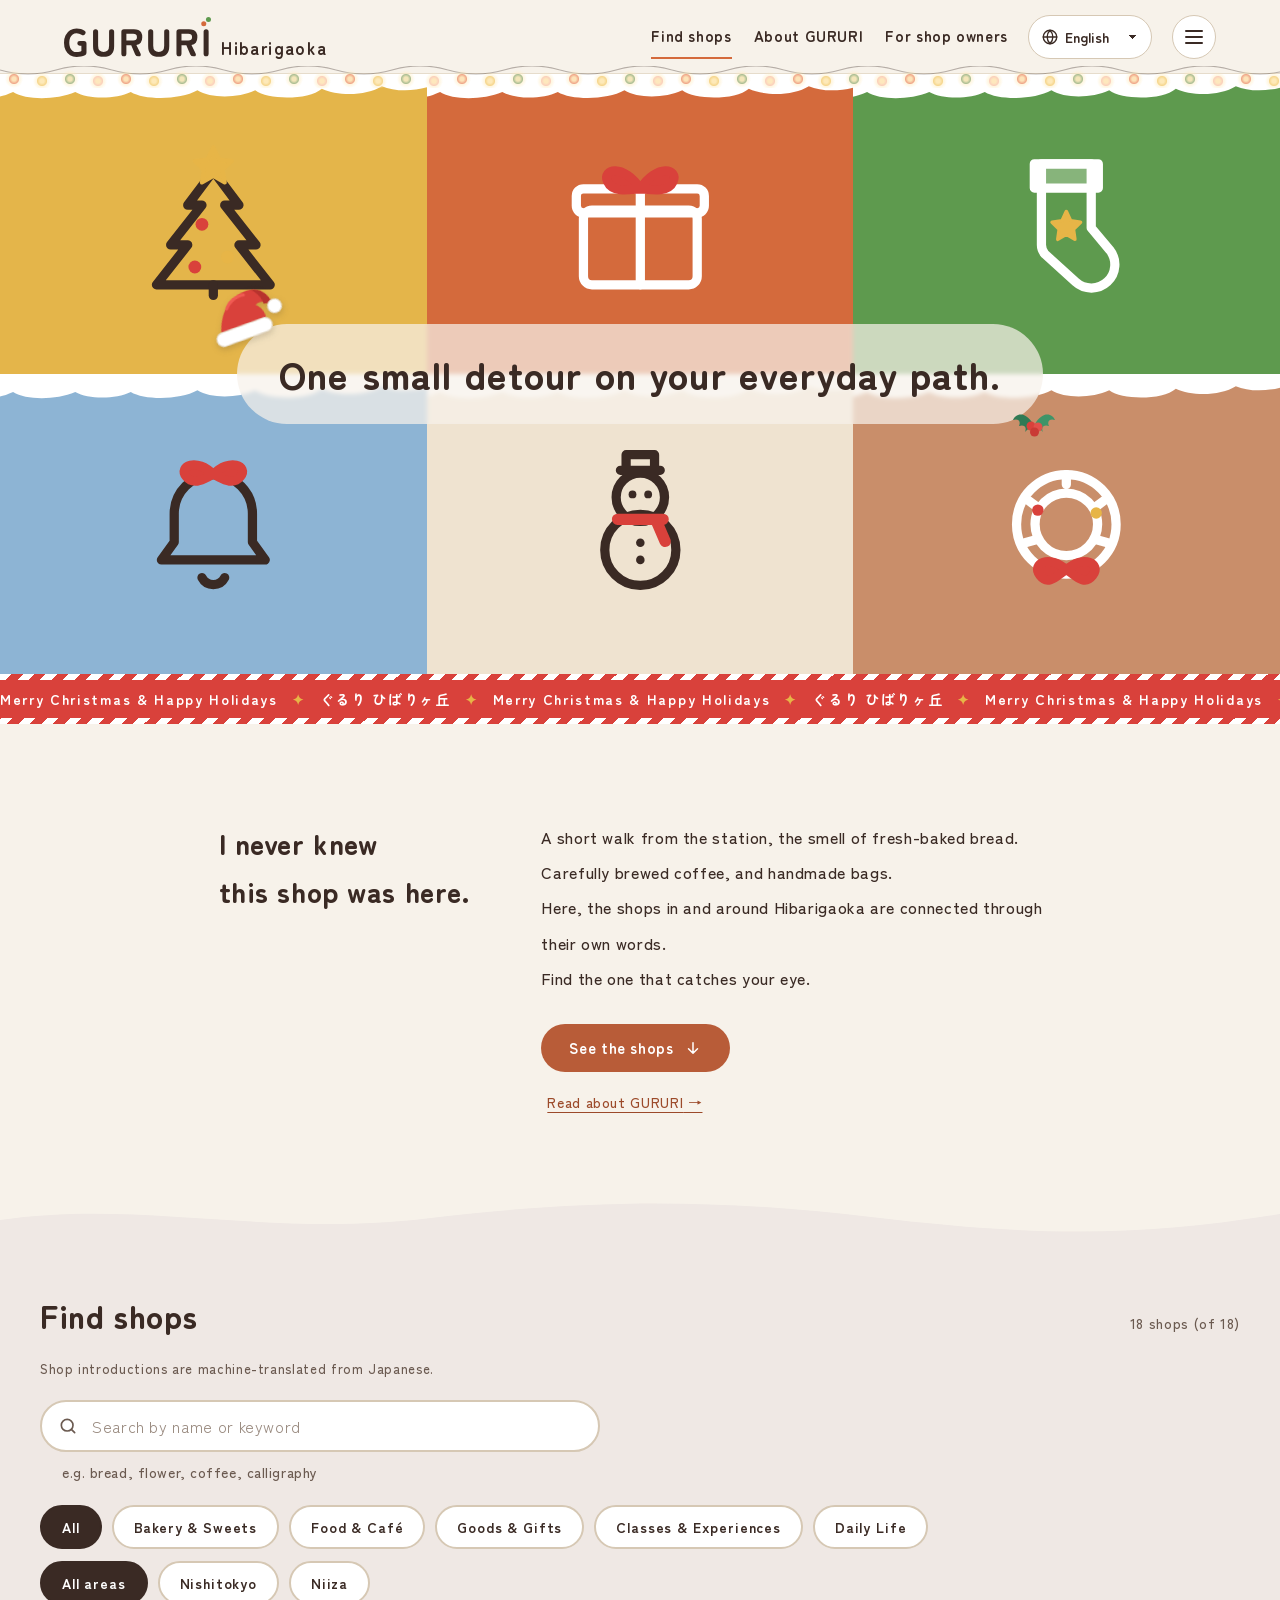
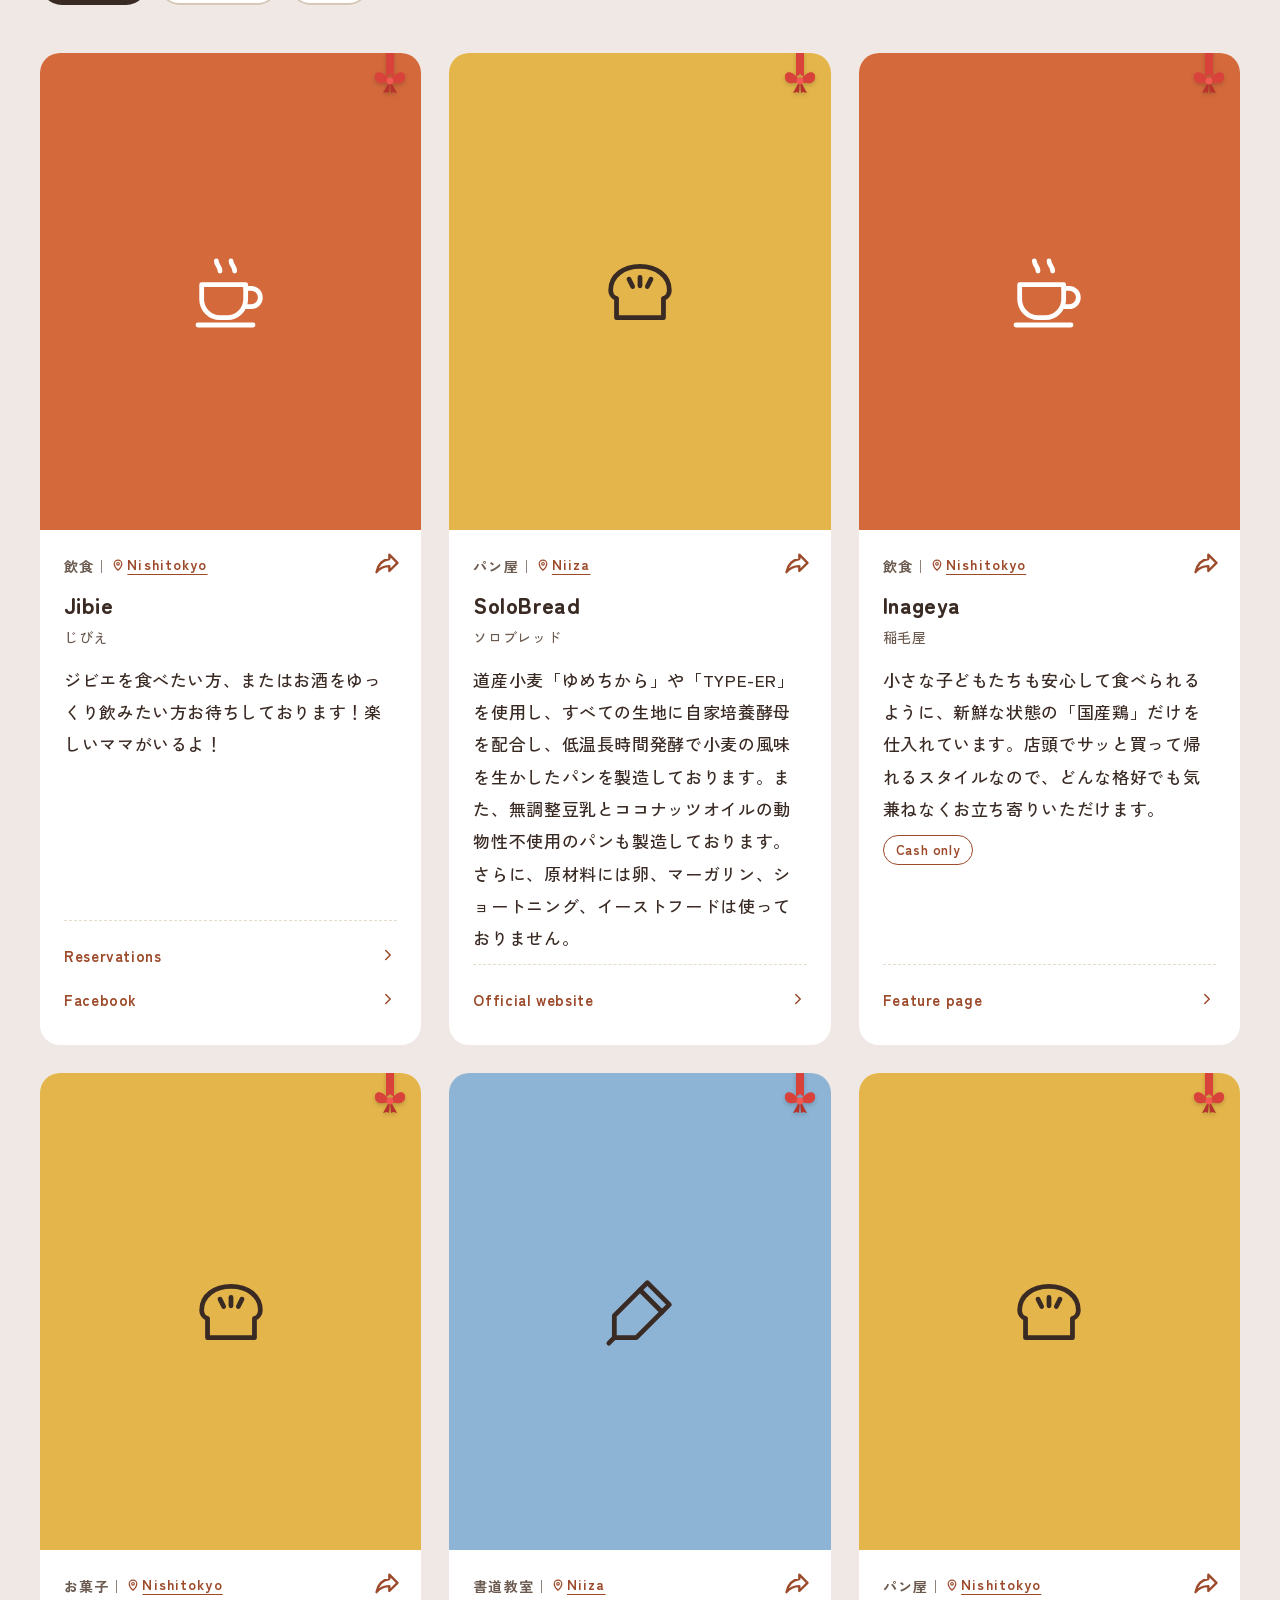
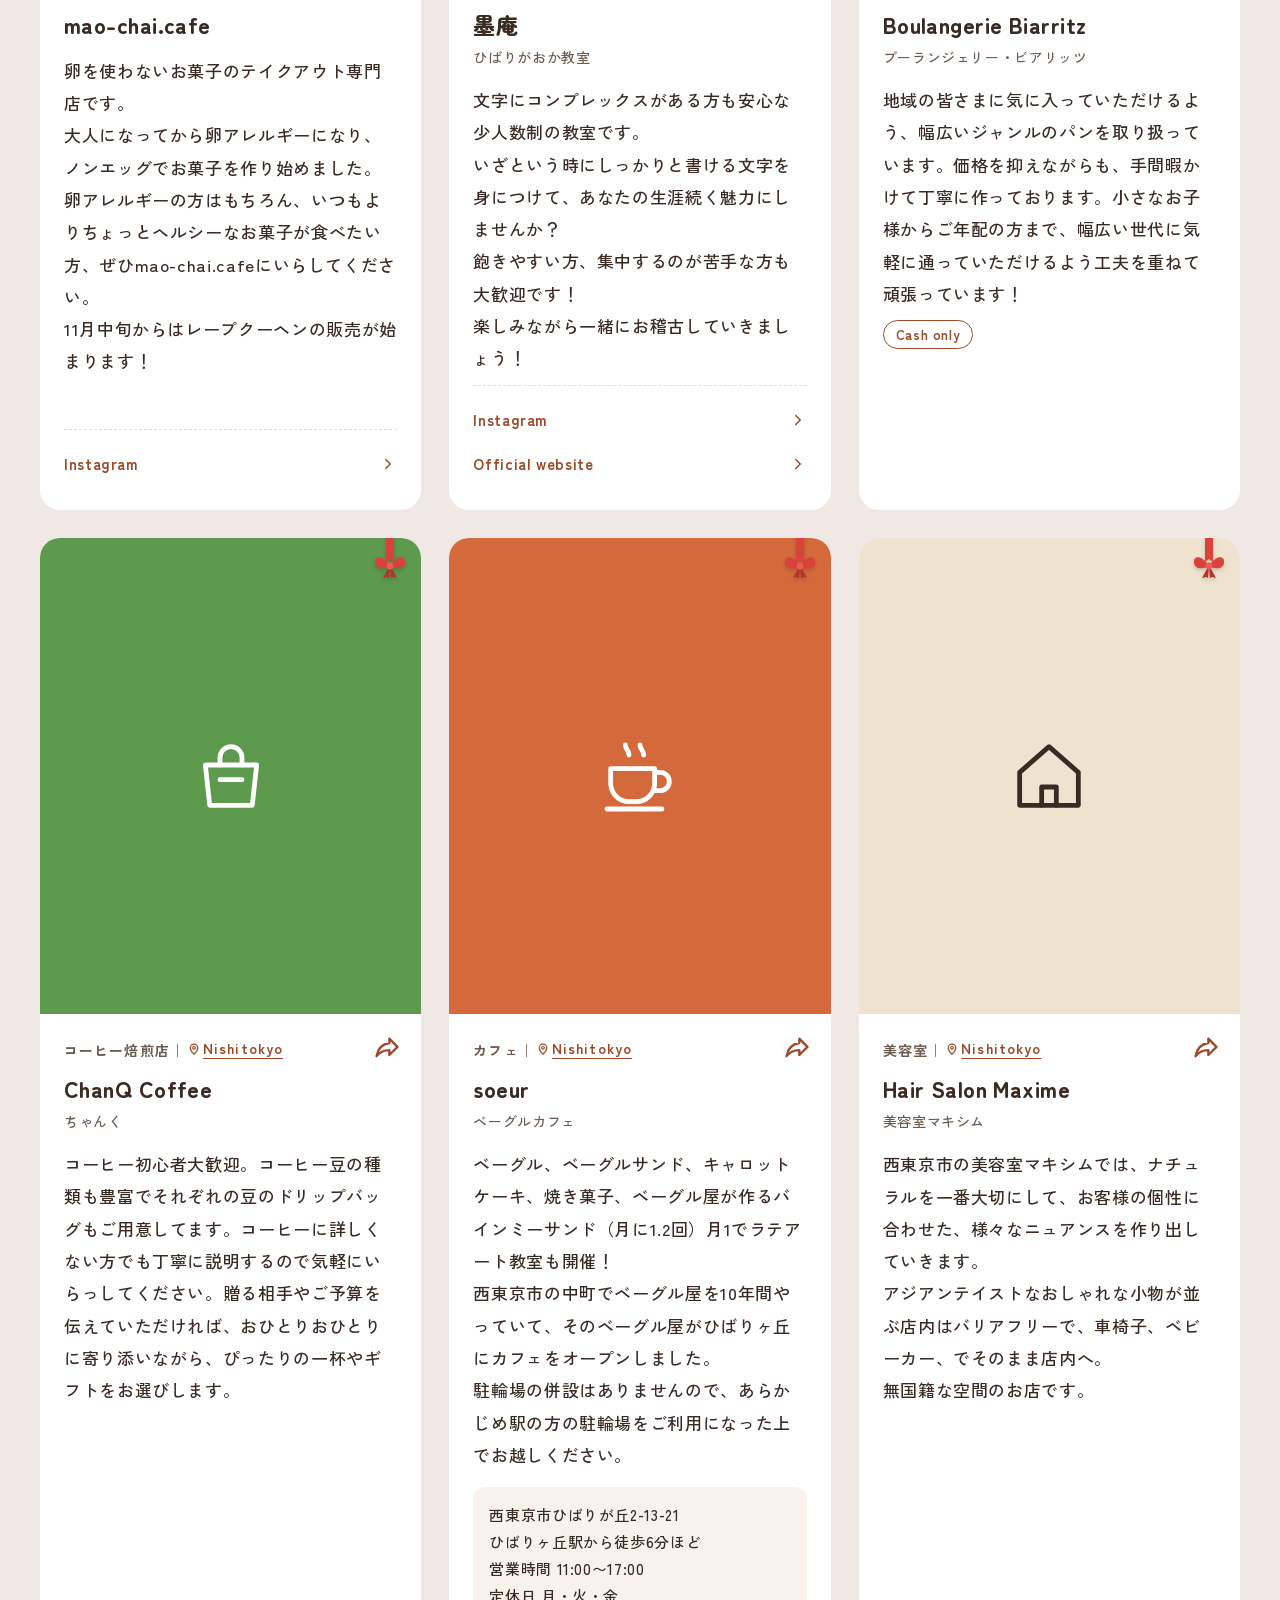
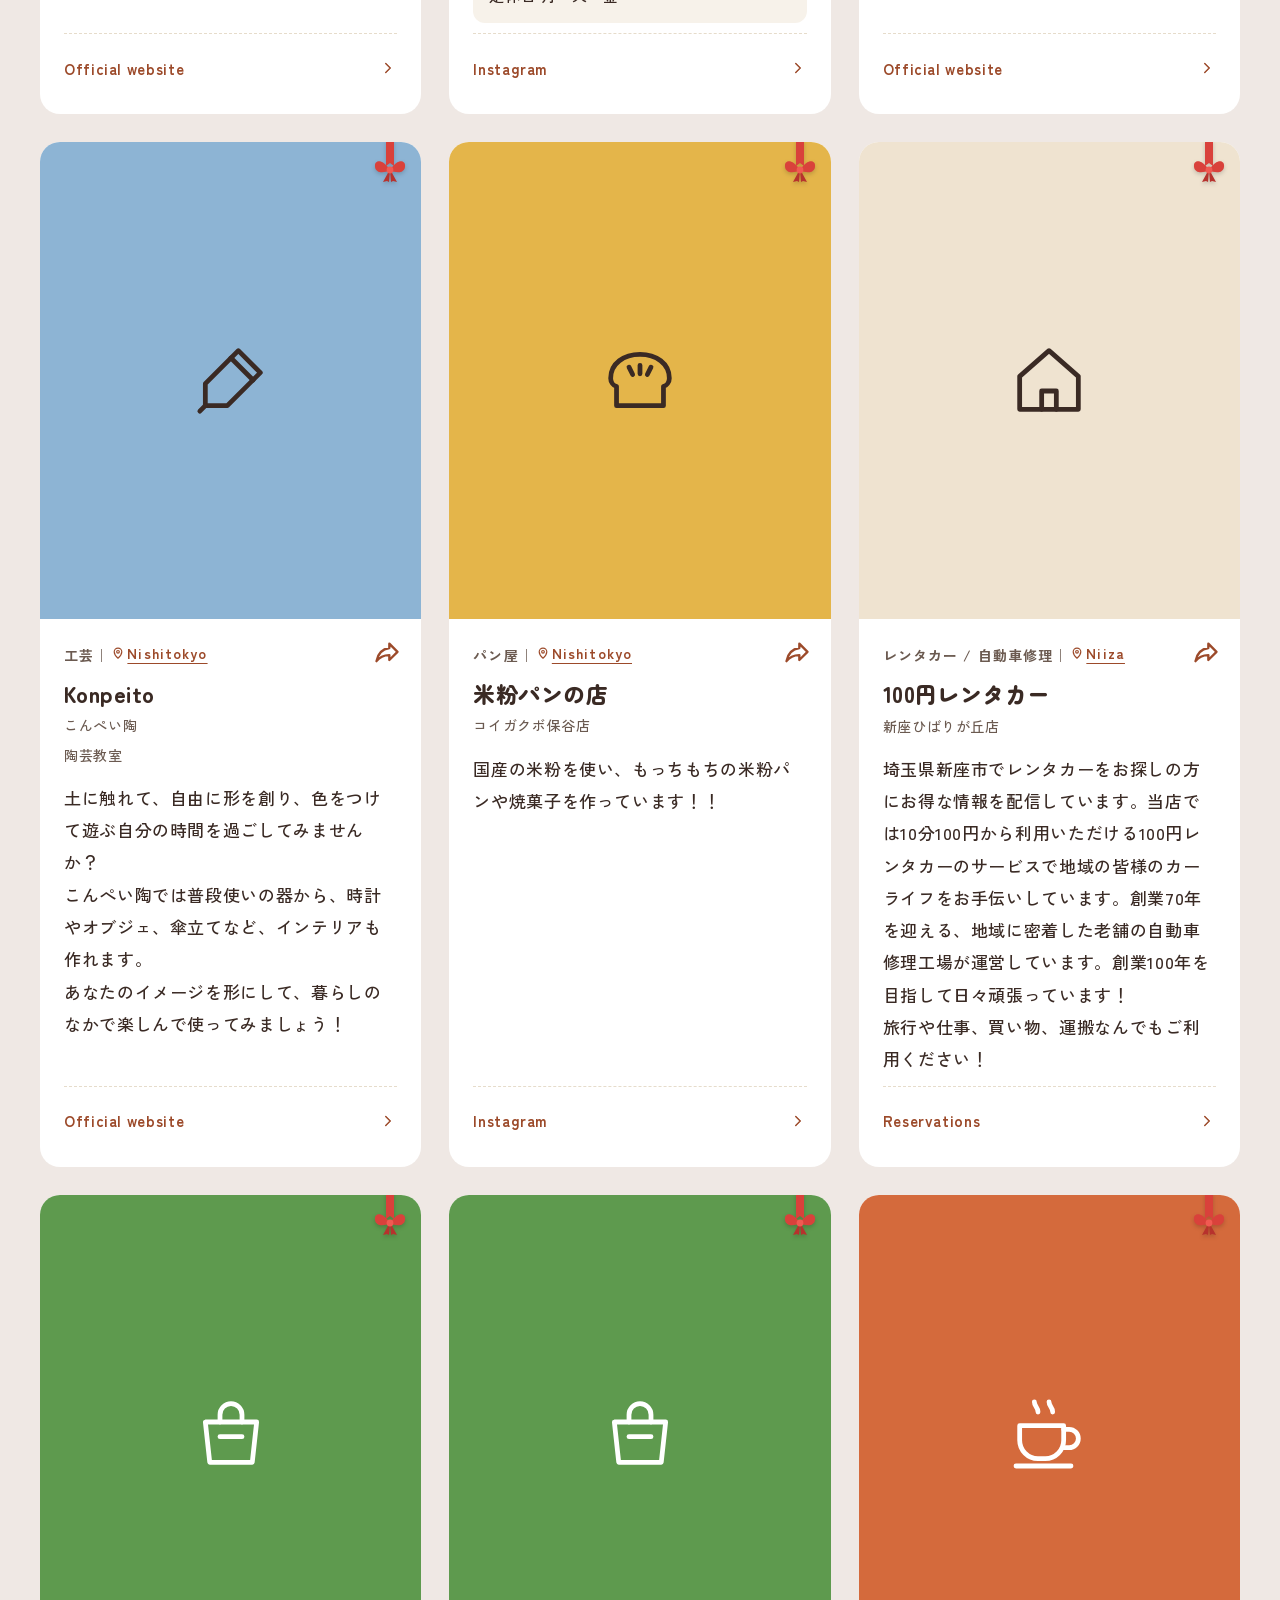
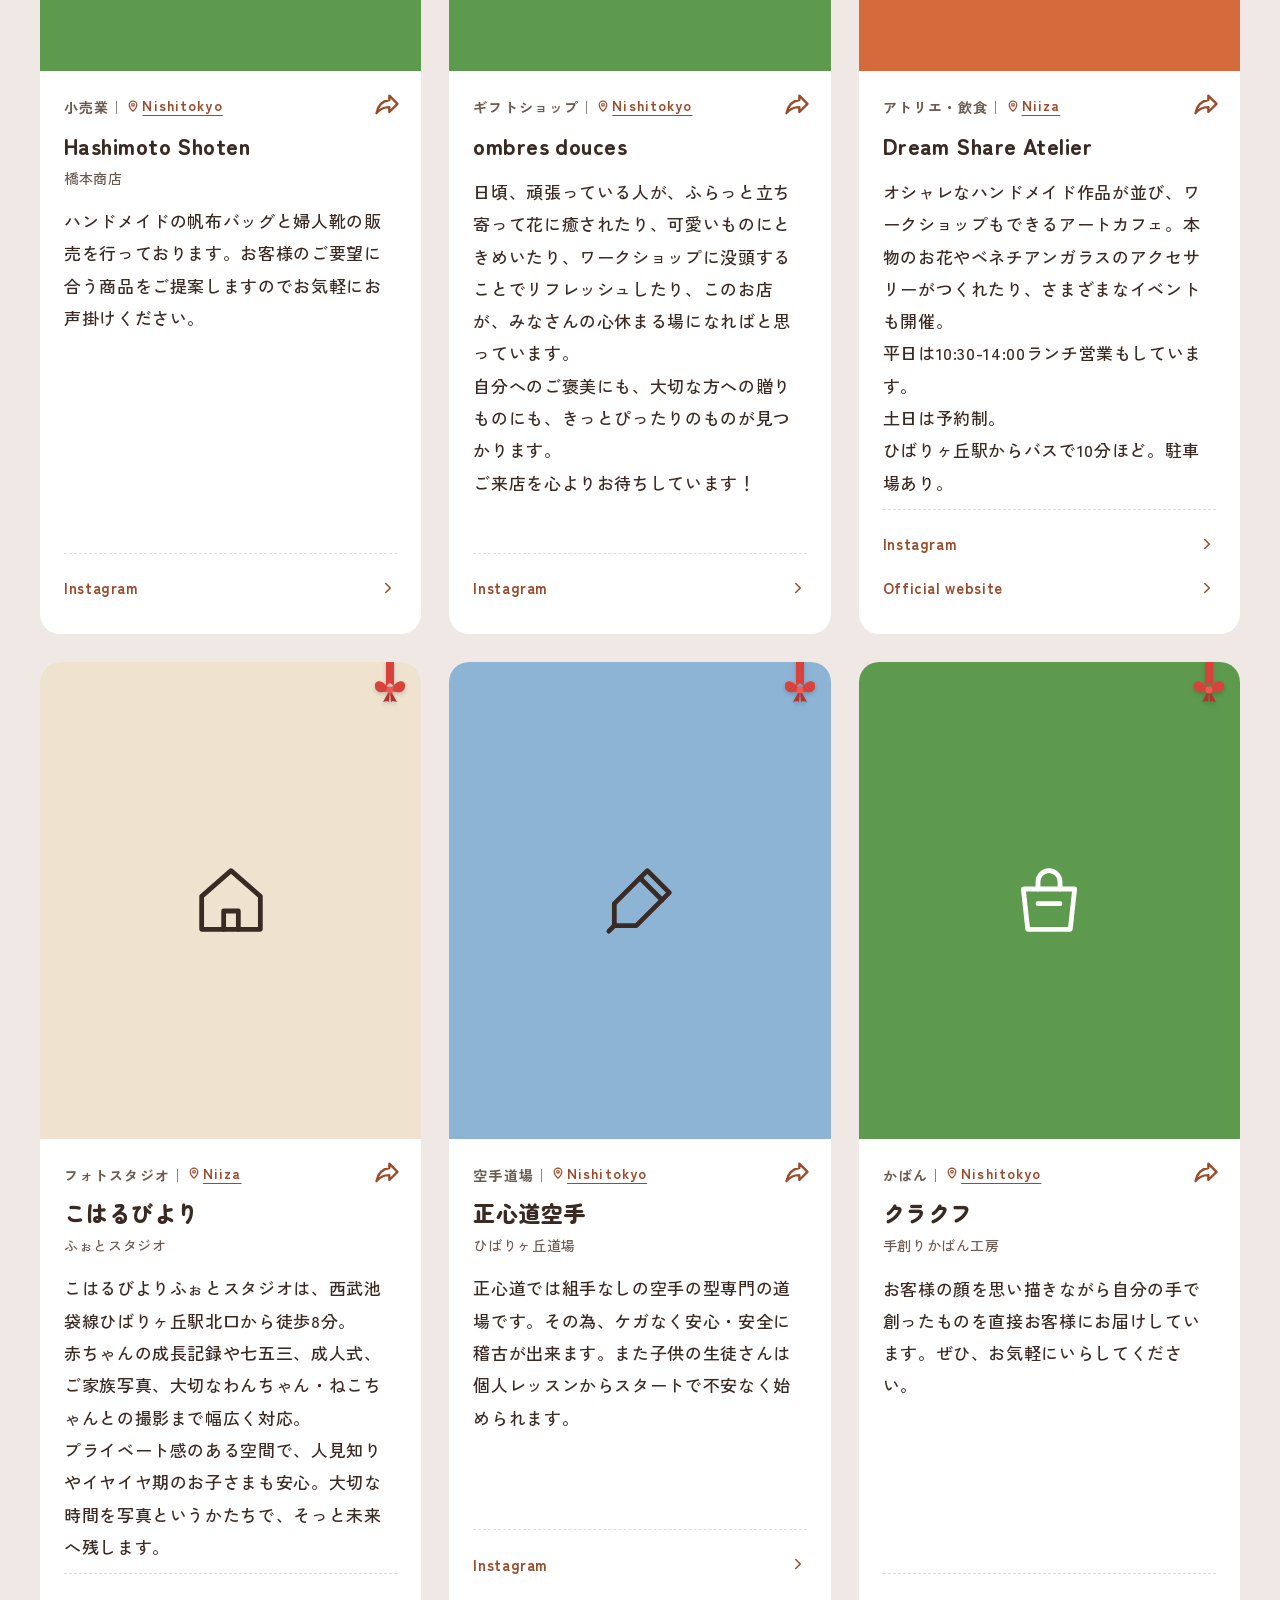
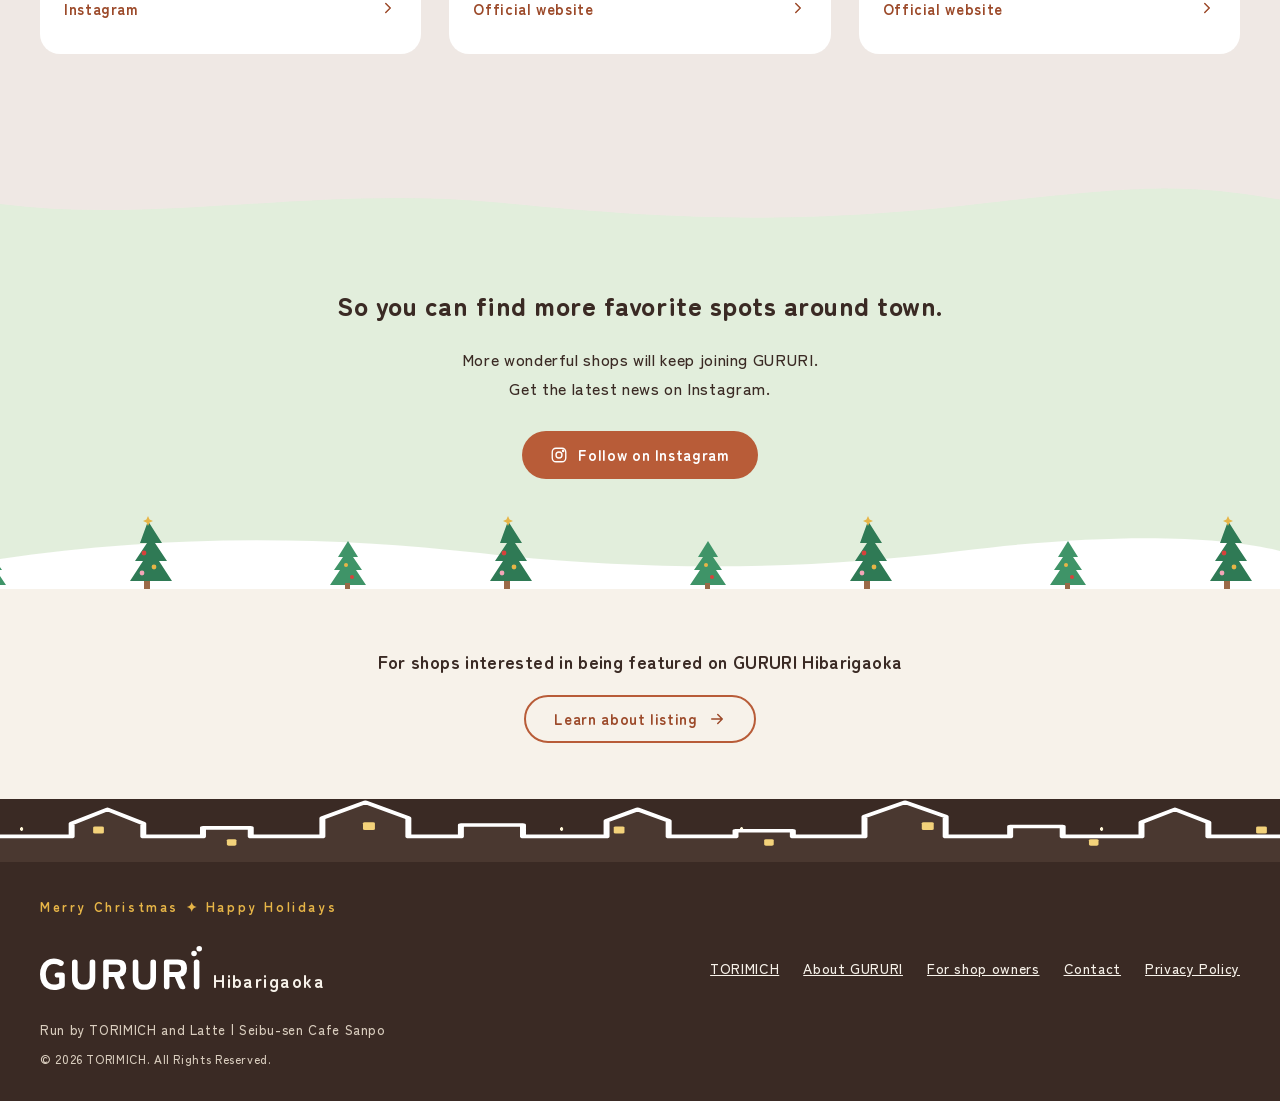
==== commit 485aac59: "Add files via upload" ====
--- a/index.html
+++ b/index.html
@@ -29,8 +29,8 @@
 <link rel="preconnect" href="https://fonts.googleapis.com">
 <link rel="preconnect" href="https://fonts.gstatic.com" crossorigin>
 <link rel="stylesheet" href="https://fonts.googleapis.com/css2?family=Zen+Maru+Gothic:wght@500;700;900&family=Zen+Kaku+Gothic+New:wght@400;500;700&display=swap">
-<link rel="stylesheet" href="style.css?v=20261126b">
-<link rel="stylesheet" href="season.css?v=20261126b">
+<link rel="stylesheet" href="style.css?v=20261127b">
+<link rel="stylesheet" href="season.css?v=20261127b">
 </head>
 <body data-page="index">
 
@@ -60,6 +60,7 @@
 <div class="hero-copy"><h1 data-i18n="hero.copy">いつもの道に、寄り道をひとつ。</h1></div>
 </section>
 
+<section class="spt" id="sp-t" aria-label="PR・協賛" hidden></section>
 <!-- アイコンの帯は 2026-11-26 になくした（ラテさんの意見：ボタンに見える・下に続くページだと分かりにくい） -->
 
 <section class="intro" aria-labelledby="intro-title">
@@ -93,14 +94,17 @@
 <input type="search" id="shop-q" class="search-in" placeholder="店名やキーワードでさがす" aria-describedby="shop-q-hint" data-i18n-ph="search.ph" autocomplete="off" enterkeyhint="search">
 <button type="button" class="search-x" id="shop-q-x" aria-label="キーワードを消す" data-i18n-aria="search.clear" hidden><svg viewBox="0 0 24 24" fill="none" stroke="currentColor" stroke-width="2.2" stroke-linecap="round" aria-hidden="true"><path d="M6 6l12 12M18 6L6 18"/></svg></button>
 </div>
-<p class="search-hint" id="shop-q-hint" data-i18n="search.hint">例：ベーグル、書道</p>
+<p class="search-hint" id="shop-q-hint" data-i18n="search.hint">例：パン、はな、コーヒー、書道（ひらがな・カタカナ・英語でも）</p>
+<div class="scope-bar" id="shop-scope" aria-live="polite" hidden></div>
 <div class="chips" id="genre-chips" role="group" aria-label="ジャンルでしぼる" data-i18n-aria="group.genre"></div>
 <div class="chips" id="area-chips" role="group" aria-label="まちでしぼる" data-i18n-aria="group.area"></div>
 <div class="chips" id="coupon-chips" role="group" aria-label="クーポンでしぼる" data-i18n-aria="group.coupon" hidden></div>
 <p class="loading" id="shop-loading" data-i18n="loading">お店の情報を読み込んでいます…</p>
+<div class="scope-bar" id="shop-scope2" hidden></div>
+<div class="search-near" id="shop-near" aria-live="polite" hidden></div>
 <div class="grid" id="shop-grid" tabindex="-1"></div>
 <div class="more-wrap"><button type="button" class="more-btn" id="shop-more" hidden><span>もっと見る</span><svg viewBox="0 0 24 24" fill="none" stroke="currentColor" stroke-width="2" stroke-linecap="round" stroke-linejoin="round" aria-hidden="true"><path d="M12 5v14M6 13l6 6 6-6"/></svg></button></div>
-<p class="empty" id="shop-empty" data-i18n="empty" hidden>この組み合わせのお店は、まだありません。</p>
+<div class="empty" id="shop-empty" aria-live="polite" hidden></div>
 </div>
 </section>
 
@@ -145,9 +149,10 @@
 <small>© 2026 TORIMICH. All Rights Reserved.</small>
 </footer>
 
-<script src="config.js?v=20261126b"></script>
-<script src="i18n.js?v=20261126b"></script>
-<script src="app.js?v=20261126b"></script>
-<script src="season.js?v=20261126b"></script>
+<script src="config.js?v=20261127b"></script>
+<script src="i18n.js?v=20261127b"></script>
+<script src="search.js?v=20261127b"></script>
+<script src="app.js?v=20261127b"></script>
+<script src="season.js?v=20261127b"></script>
 </body>
 </html>
--- a/style.css
+++ b/style.css
@@ -94,6 +94,18 @@
 .links a{display:flex;align-items:center;justify-content:space-between;min-height:44px;text-decoration:none;font-weight:700;font-size:14px}
 .links svg{width:18px;height:18px}
 .empty,.loading{margin-top:24px;text-align:center;font-size:15px;color:var(--sub)}
+/* 検索：見つからないとき・近い言葉で出したとき（2026-11-27） */
+.empty .empty-msg{margin:0 auto 14px;max-width:34em;color:var(--ink);line-height:1.8;line-break:strict;text-wrap:pretty}
+.empty .empty-wider{margin:14px auto 8px;max-width:34em;line-height:1.7}
+.empty .empty-all{min-height:44px;padding:0 20px;border:2px solid var(--ink);border-radius:999px;background:#fff;color:var(--ink);font:inherit;font-weight:700;cursor:pointer}
+.empty .empty-try{margin:20px 0 10px;font-size:14px}
+.empty .empty-sug{display:flex;flex-wrap:wrap;justify-content:center;gap:8px}
+.search-near{margin:0 0 14px;font-size:14px;color:var(--sub)}
+.sc-box{position:fixed;inset:12px;z-index:9999;display:flex;flex-direction:column;background:#fff;border:2px solid #3A2A24;border-radius:12px;box-shadow:0 8px 30px rgba(0,0,0,.25)}
+.sc-head{display:flex;gap:8px;align-items:center;padding:10px 12px;border-bottom:1px solid #ddd}
+.sc-head b{flex:1}
+.sc-head button{min-height:36px;padding:0 12px;border:1px solid #3A2A24;border-radius:8px;background:#fff;font:inherit;cursor:pointer}
+.sc-pre{flex:1;margin:0;padding:12px;overflow:auto;white-space:pre-wrap;font-size:12px;line-height:1.6}
 
 /* bands */
 .band-ig{background:var(--mint);padding:56px 24px 72px;text-align:center}
@@ -682,3 +694,40 @@
 @media (max-width:400px){html:not([lang="ja"]) .hd-in .brand .brand-area{font-size:11px;letter-spacing:.02em}}
 @media (max-width:430px){.hd-in{column-gap:8px;padding-left:16px;padding-right:16px}.hd-in .brand{gap:8px}.hd-in .brand img{height:34px;width:auto}.hd-in .brand .brand-area{font-size:14px;letter-spacing:.04em}}
 html[lang="ja"] .ct h1,html[lang="ja"] .ct h2,html[lang="ja"] .ct p{word-break:keep-all;overflow-wrap:anywhere}
+
+/* ───── 上の横長の協賛の帯（2026-11-26・お店をさがすの写真のすぐ下） ───── */
+.spt{background:var(--kinari);padding:12px 16px}
+.spt[hidden]{display:none}
+.spt-in{max-width:1000px;margin:0 auto;display:flex;align-items:center;gap:12px;padding:10px 14px;border:1px solid #E6DCCF;border-radius:16px;background:#fff;color:var(--ink);text-decoration:none;min-height:64px}
+a.spt-in:hover{border-color:var(--terra);color:var(--ink)}
+.spt-in .sp-pr{flex:none}
+.spt-mark{width:40px;height:40px;flex:none;border-radius:12px;display:grid;place-items:center;background:var(--kinari);border:1.5px solid #E6DCCF;color:var(--terra-dk);font-family:var(--maru);font-weight:900;font-size:18px;overflow:hidden}
+.spt-mark img{width:100%;height:100%;object-fit:contain}
+.spt-tx{min-width:0;flex:1;display:flex;flex-direction:column;line-height:1.5}
+.spt-tx b{font-family:var(--maru);font-size:15px;white-space:nowrap;overflow:hidden;text-overflow:ellipsis}
+.spt-tx span{font-size:13px;color:var(--sub);display:-webkit-box;-webkit-line-clamp:2;-webkit-box-orient:vertical;overflow:hidden;line-height:1.55}
+.spt-go{width:20px;height:20px;flex:none;color:var(--terra)}
+@media (max-width:720px){.spt{padding:10px 12px}.spt-in{gap:10px;padding:8px 12px}.spt-in .sp-pr{font-size:11px;padding:1px 8px}}
+/* 帯があるときも、開いたときに「こんなお店、あったんだ。」が少し見えるよう、写真を帯の高さぶん低く */
+@media (max-width:720px){html.has-spt .tile{height:calc(31vw - 20px);height:clamp(90px,calc((100svh - 390px) / 3),37.5vw)}}
+@media (min-width:721px){html.has-spt .tile{height:clamp(140px,calc((100svh - 390px) / 2),min(25vw,320px))}}
+
+/* クーポンのスイッチと「いまは〇〇だけを表示しています」（2026-11-27） */
+.chip-coupon{gap:10px;padding-right:10px}
+.chip-coupon[aria-checked="false"]{border-color:#D6C8B4;background:#fff;color:var(--ink)}
+.chip-coupon[aria-checked="false"] svg{color:var(--terra)}
+.chip-coupon .sw{display:inline-flex;align-items:center;gap:6px;margin-left:4px;padding:3px 10px 3px 4px;border-radius:999px;background:#EFE6DA;color:#6B5A50;font-size:13px;letter-spacing:.04em}
+.chip-coupon .sw i{width:20px;height:20px;border-radius:50%;background:#fff;box-shadow:0 1px 2px rgba(0,0,0,.25)}
+.chip-coupon[aria-checked="true"]{border-color:var(--terra);background:var(--terra);color:#fff}
+.chip-coupon[aria-checked="true"] .sw{flex-direction:row-reverse;padding:3px 4px 3px 10px;background:#fff;color:var(--terra-dk)}
+.chip-coupon[aria-checked="true"] .sw i{background:var(--terra)}
+.scope-bar{display:flex;flex-wrap:wrap;align-items:center;gap:8px 12px;max-width:560px;margin:0 0 16px;padding:10px 12px 10px 14px;border:2px solid var(--terra);border-radius:14px;background:#FDF5EF;color:var(--terra-dk);font-size:14px;font-weight:700;line-height:1.6}
+.scope-bar[hidden]{display:none}
+.scope-bar .scope-t{flex:1 1 220px;display:flex;align-items:flex-start;gap:8px}
+.scope-bar .scope-t svg{width:20px;height:20px;flex:none;margin-top:2px}
+.scope-bar small{font-size:13px;font-weight:400;color:var(--ink)}
+.scope-x{min-height:40px;padding:0 14px;border:2px solid var(--terra-dk);border-radius:999px;background:#fff;color:var(--terra-dk);font:inherit;font-size:13px;cursor:pointer}
+#shop-scope2{max-width:none}
+.scope-bar.is-widened{border-color:#5E9A4E;background:#EEF4EA;color:var(--ink)}
+.scope-bar.is-widened .scope-x{border-color:var(--ink);color:var(--ink)}
+.empty .empty-scope{margin:-4px auto 14px;font-size:14px;color:var(--terra-dk);font-weight:700}
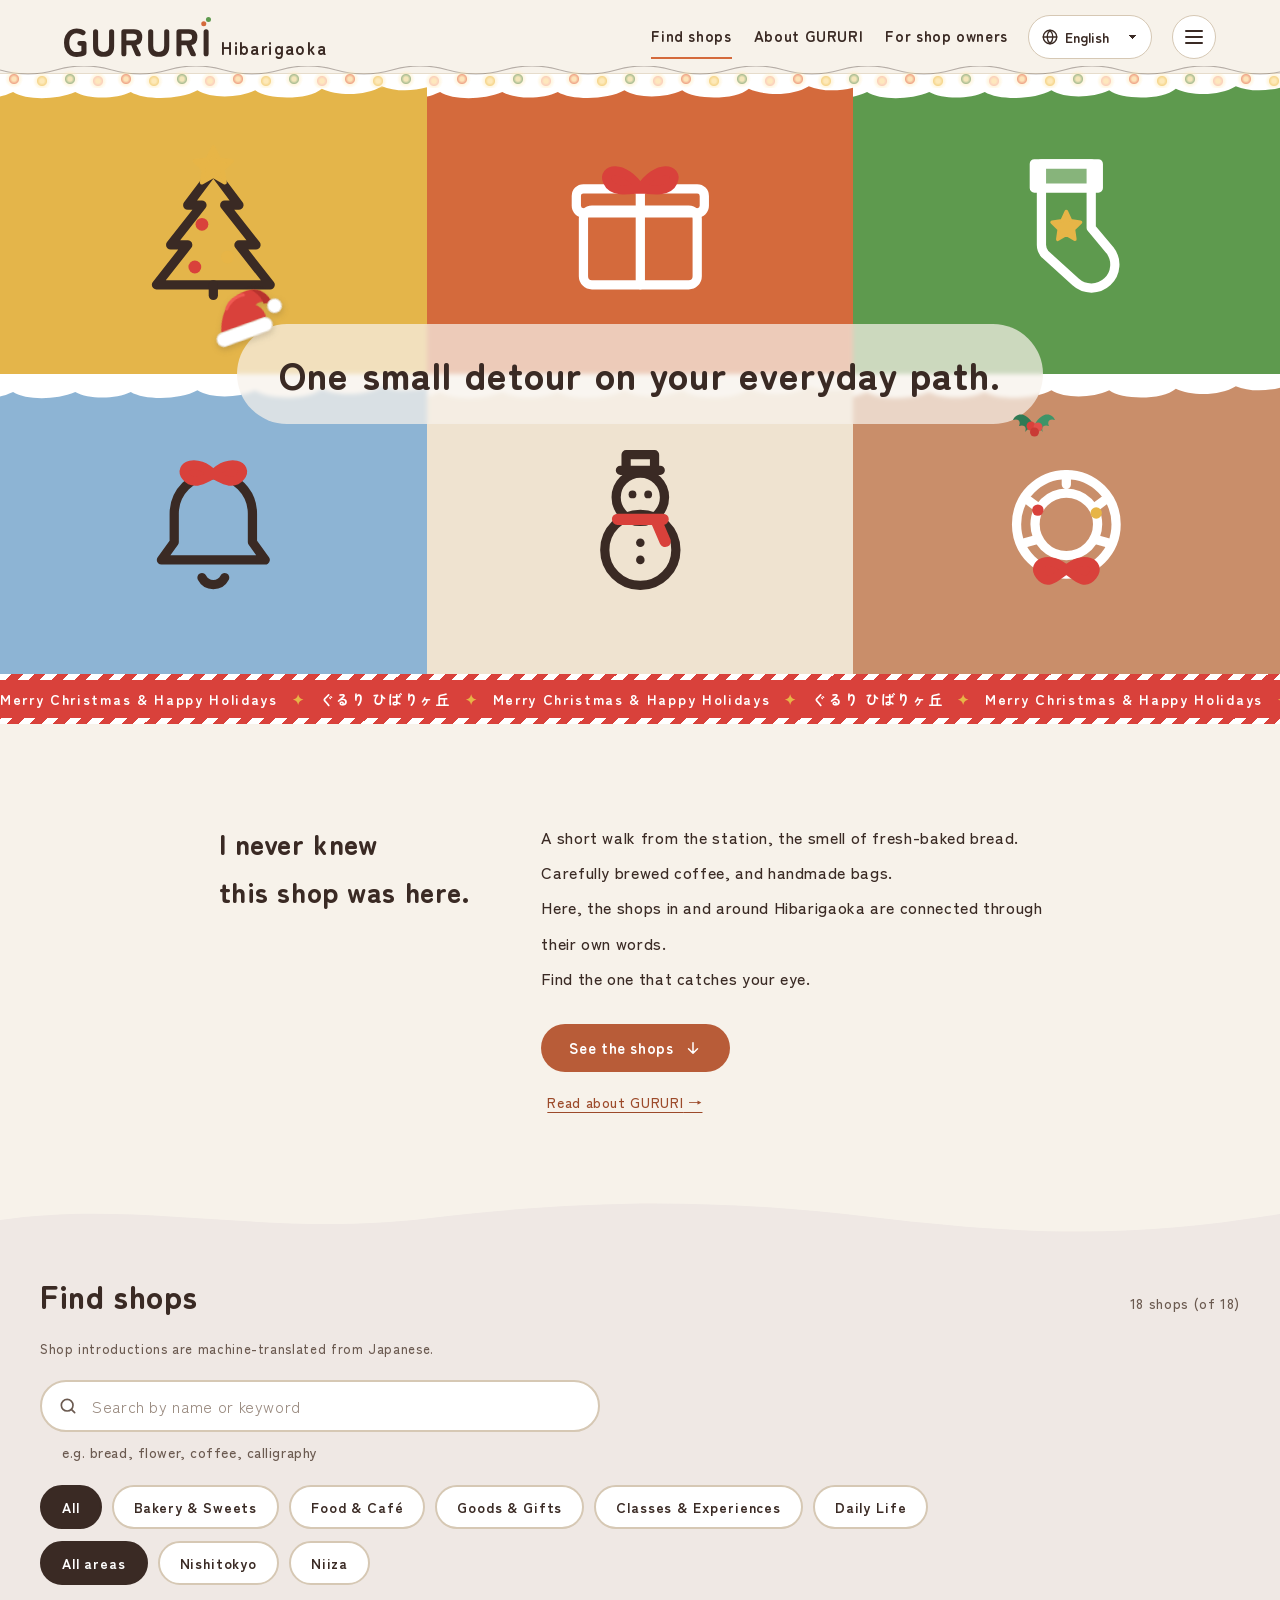
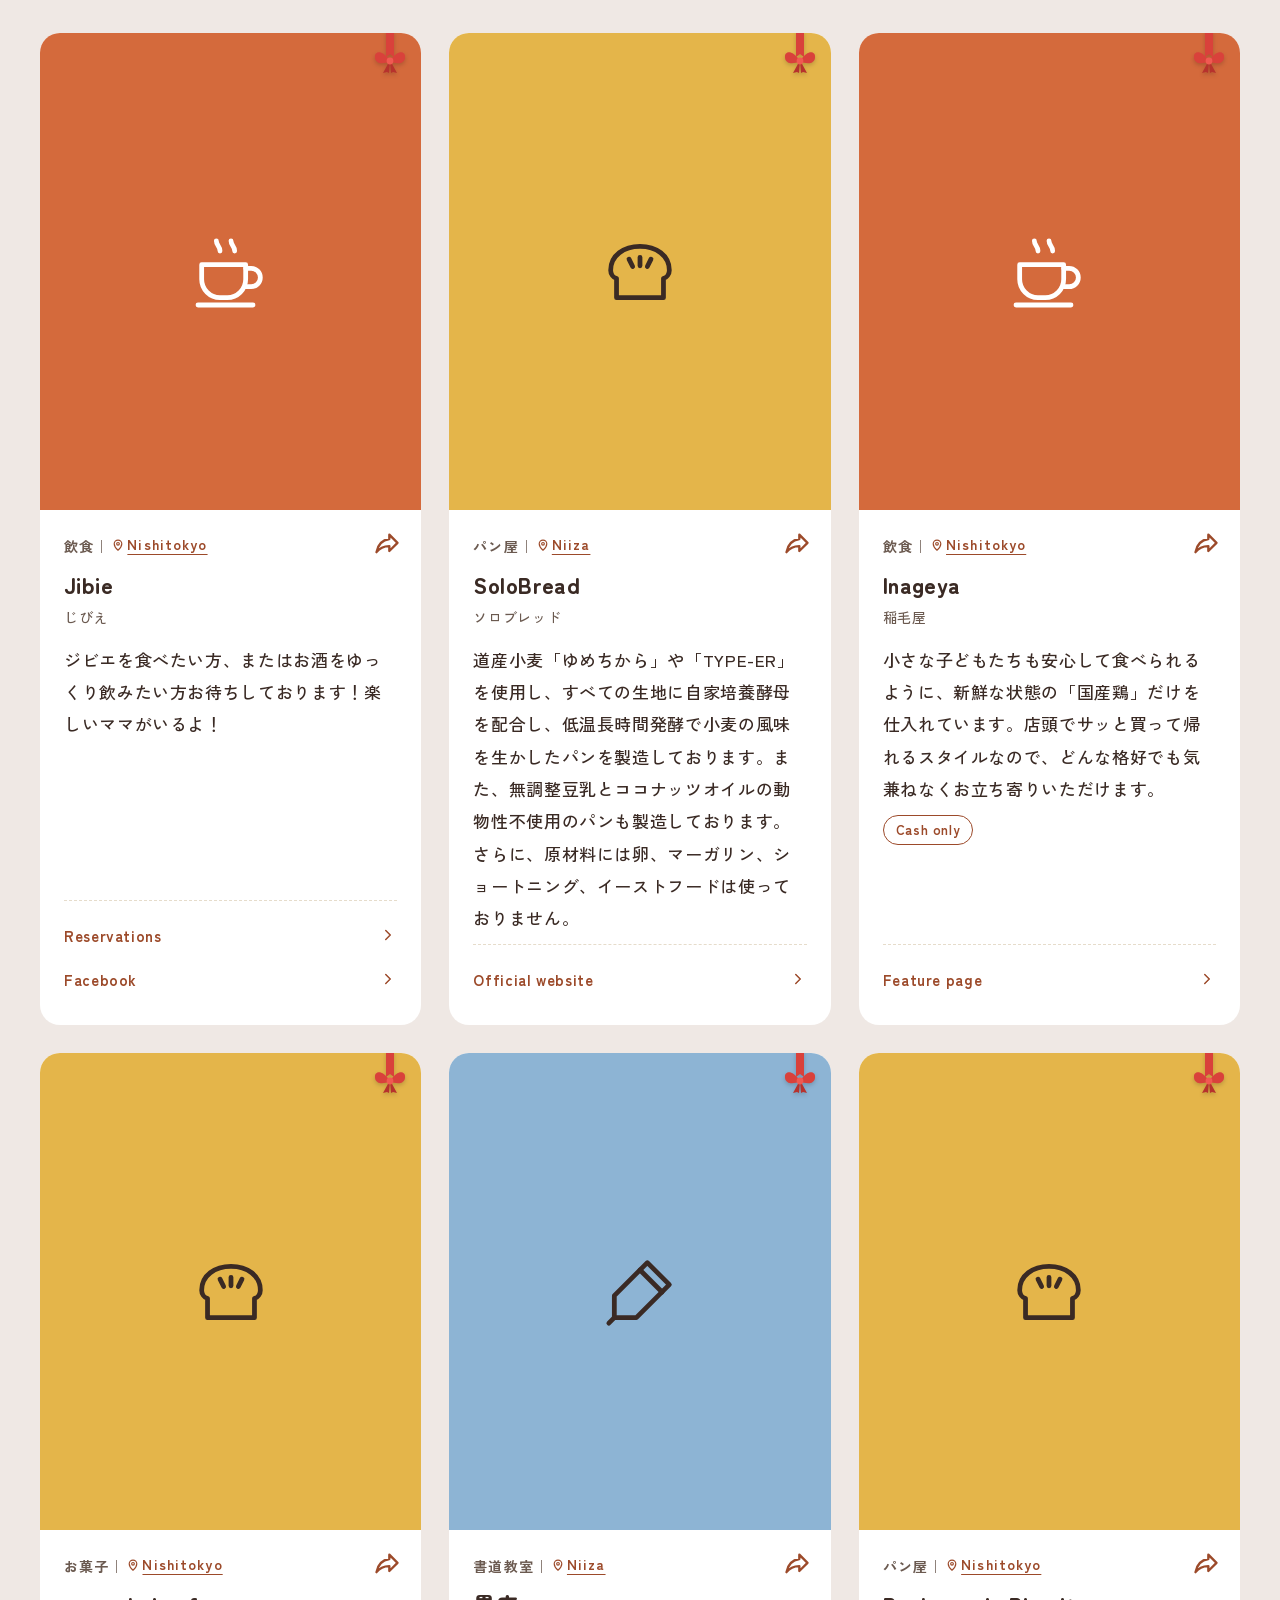
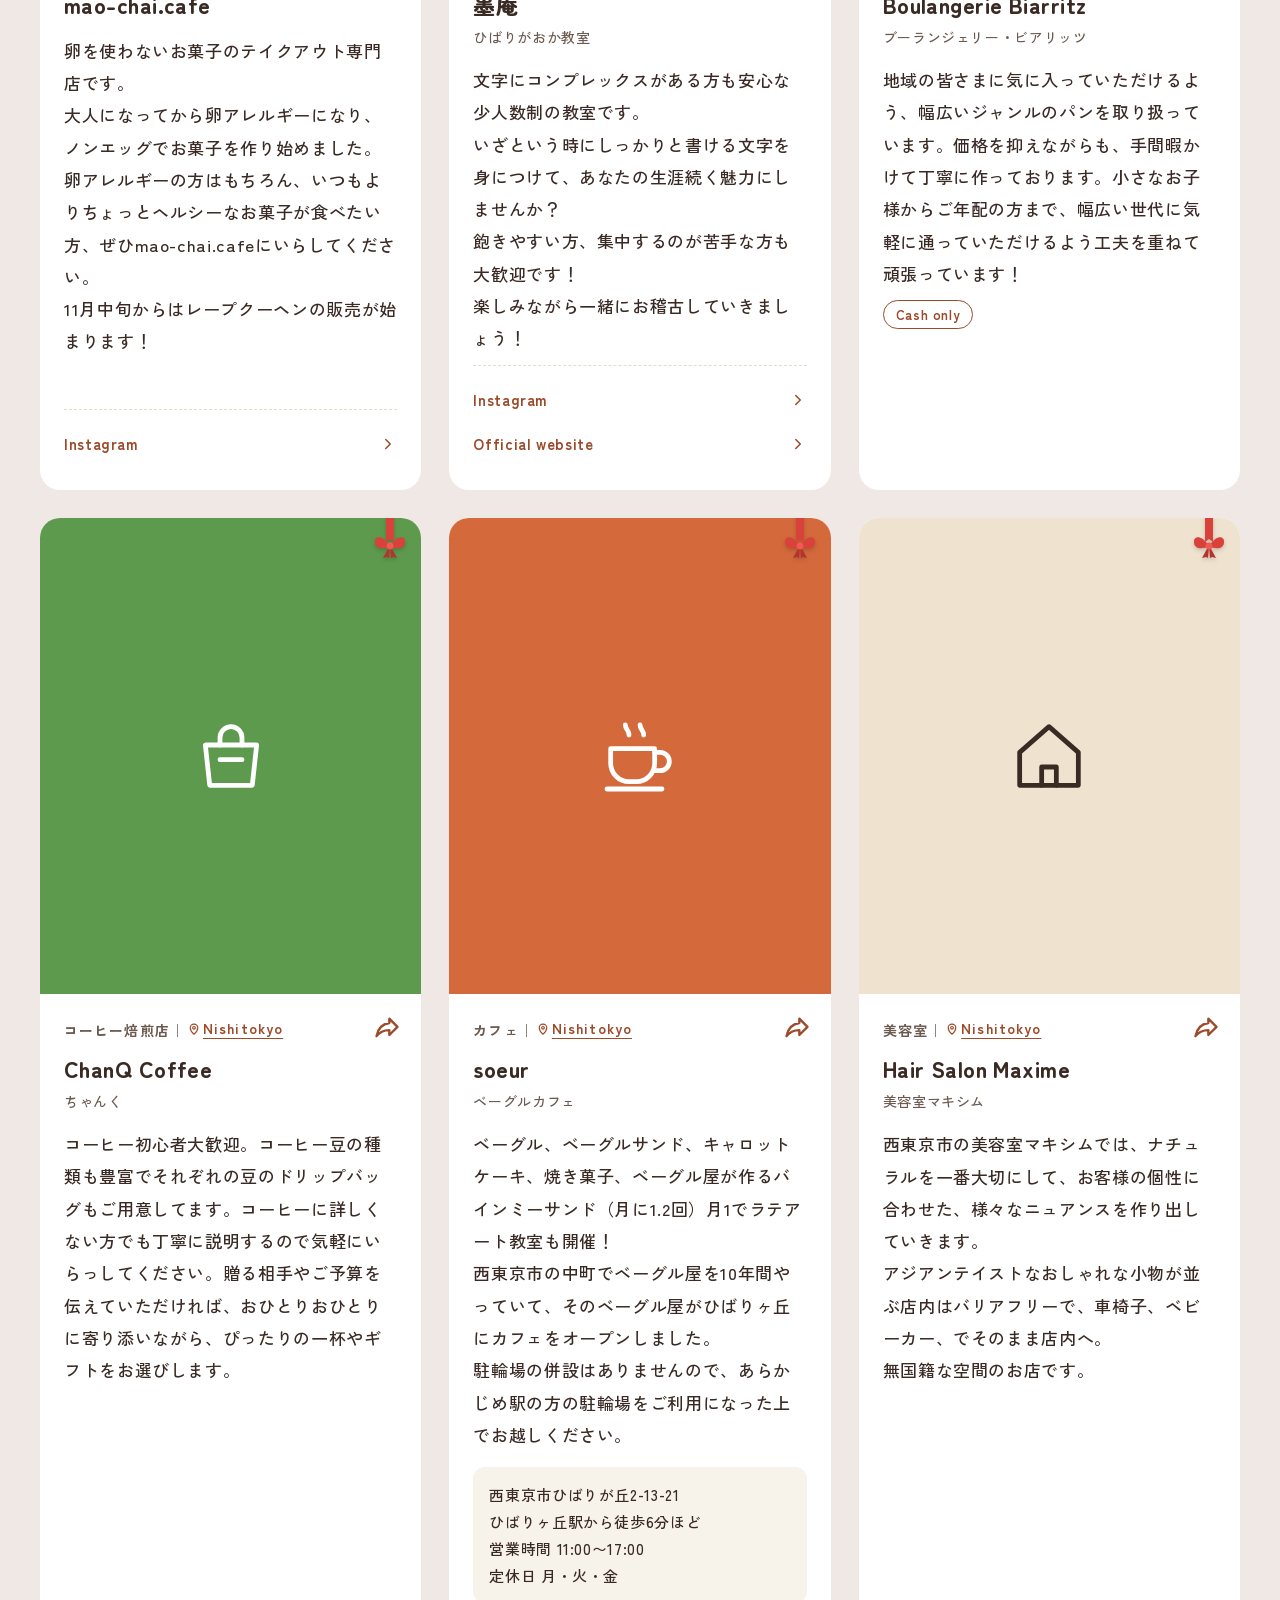
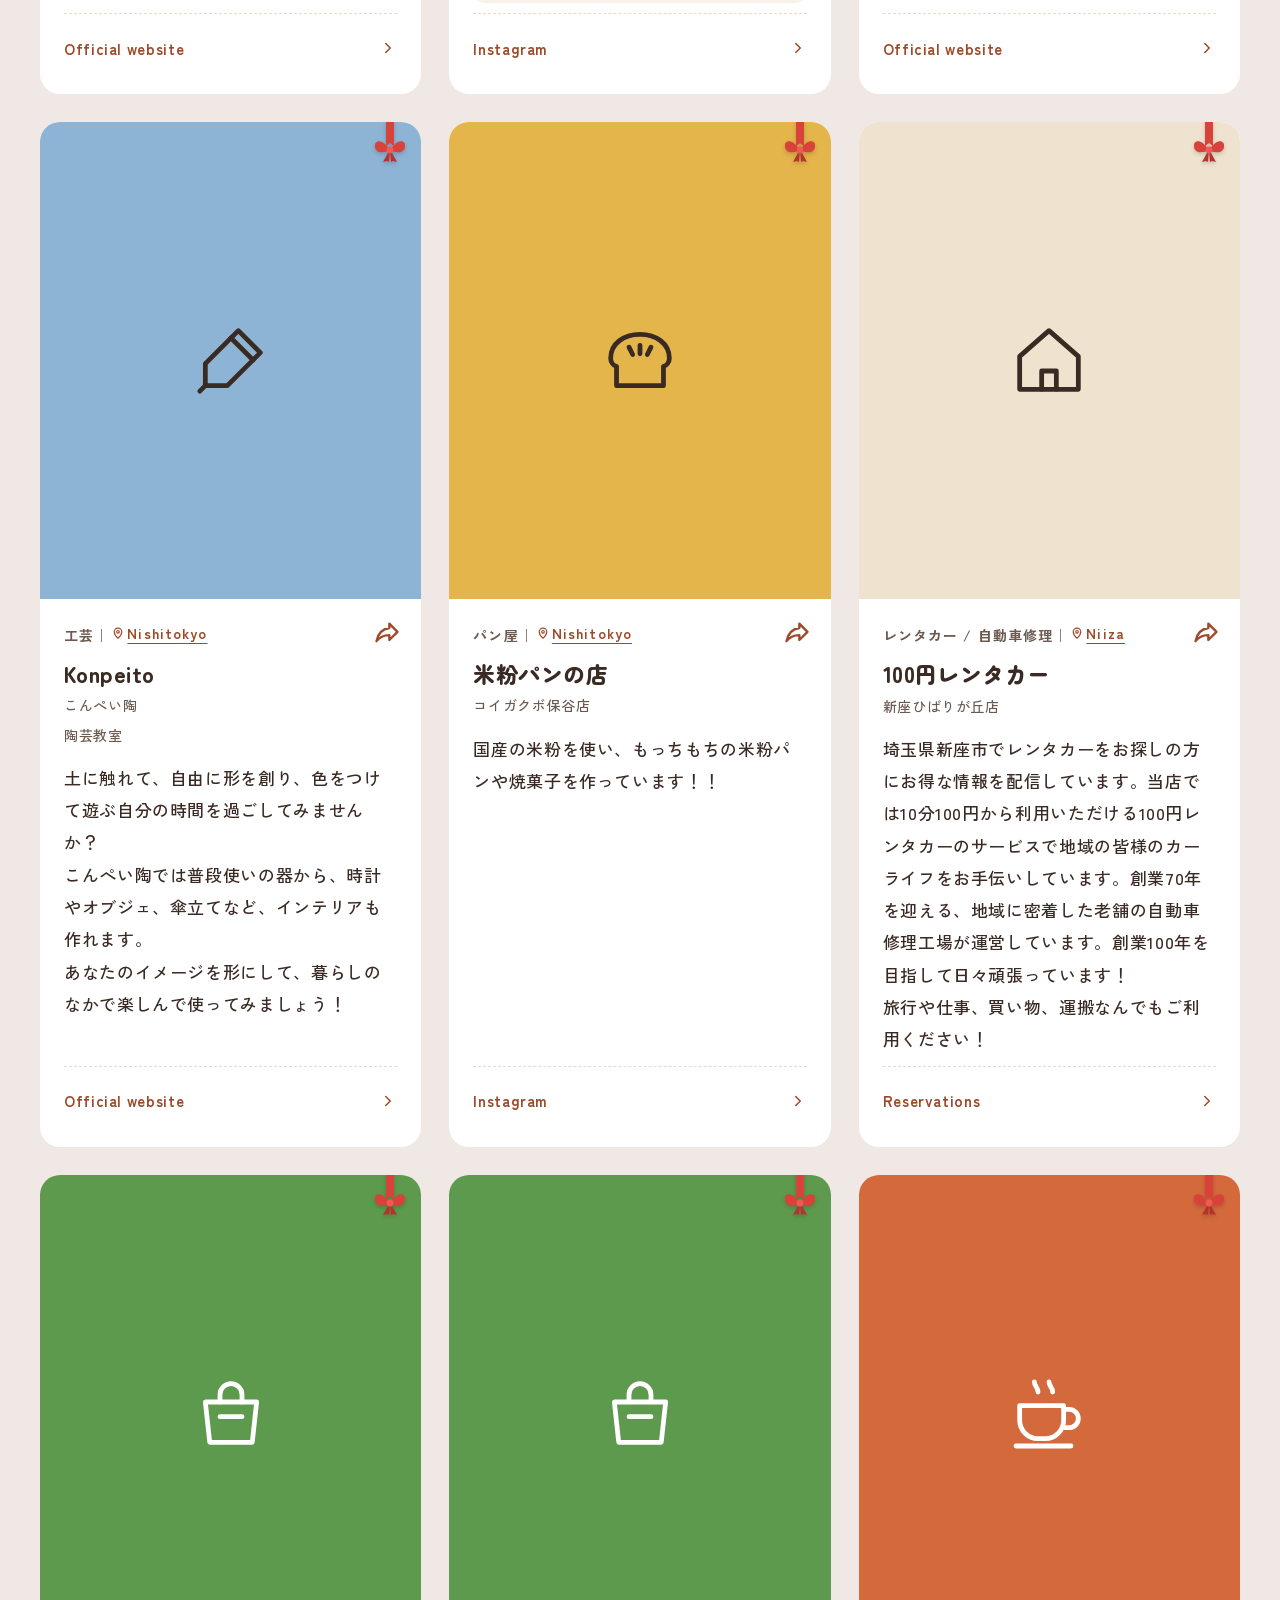
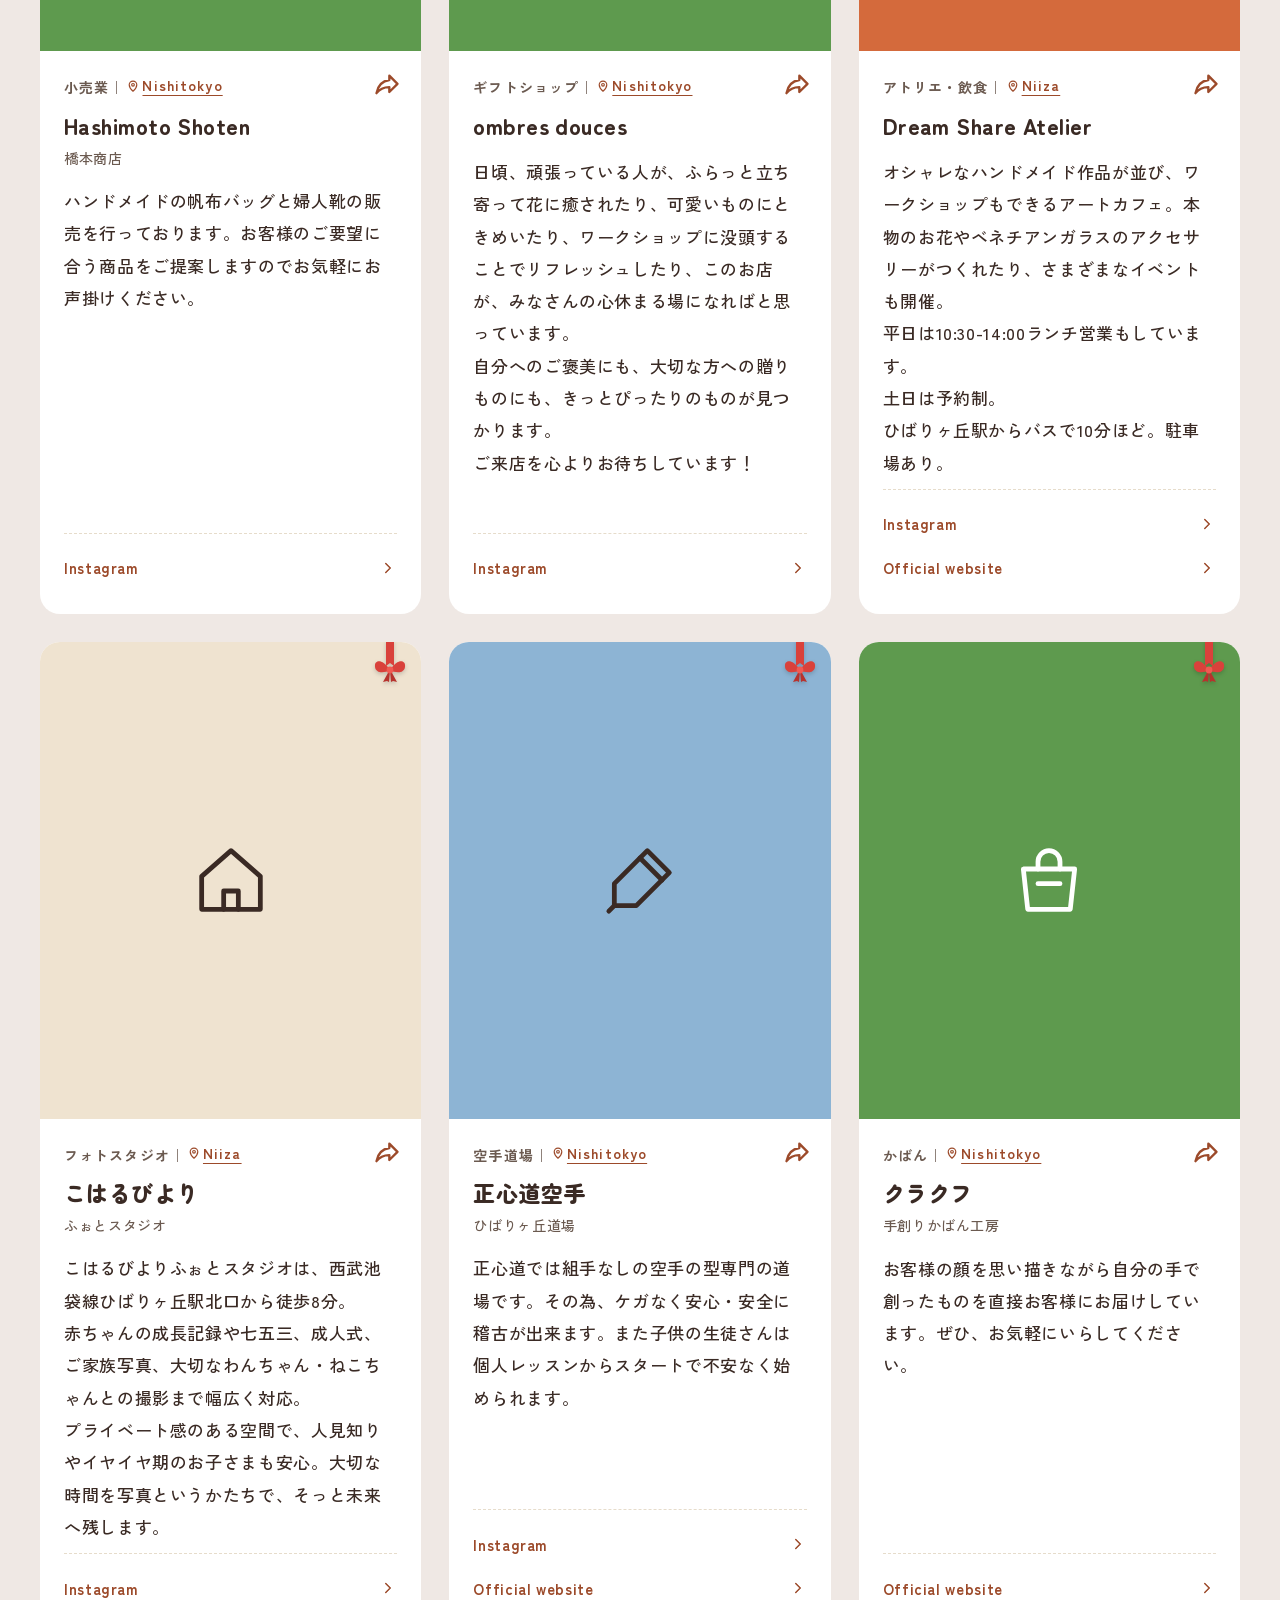
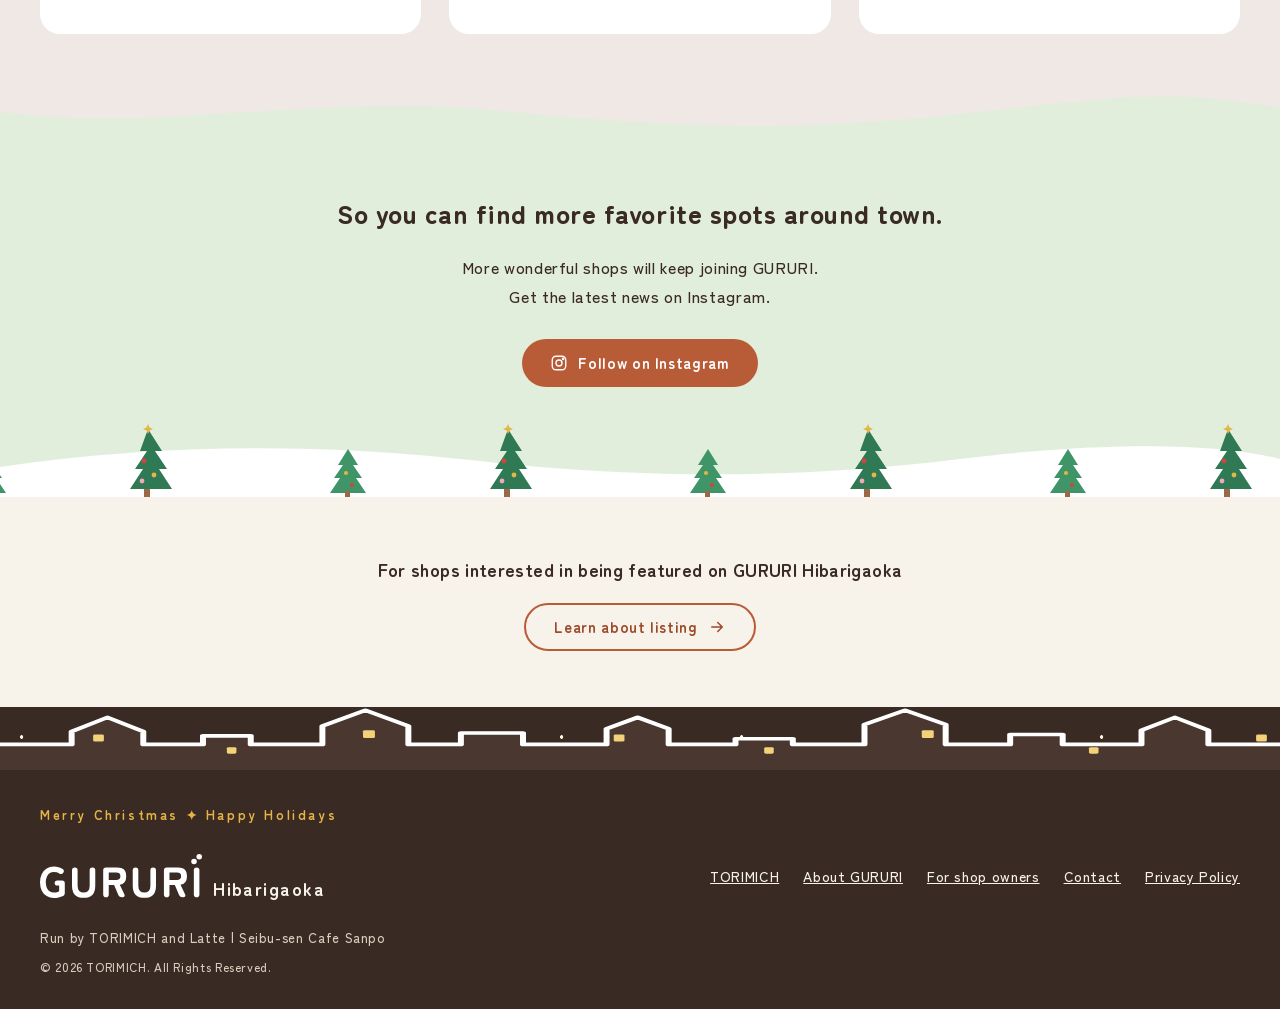
==== commit d9790778: "Add files via upload" ====
--- a/index.html
+++ b/index.html
@@ -29,8 +29,8 @@
 <link rel="preconnect" href="https://fonts.googleapis.com">
 <link rel="preconnect" href="https://fonts.gstatic.com" crossorigin>
 <link rel="stylesheet" href="https://fonts.googleapis.com/css2?family=Zen+Maru+Gothic:wght@500;700;900&family=Zen+Kaku+Gothic+New:wght@400;500;700&display=swap">
-<link rel="stylesheet" href="style.css?v=20261127b">
-<link rel="stylesheet" href="season.css?v=20261127b">
+<link rel="stylesheet" href="style.css?v=20261127f">
+<link rel="stylesheet" href="season.css?v=20261127f">
 </head>
 <body data-page="index">
 
@@ -80,7 +80,7 @@
 <div class="wrap">
 <button type="button" class="cp-banner" id="cp-banner" hidden>
 <svg class="cp-banner-ic" viewBox="0 0 24 24" fill="none" stroke="currentColor" stroke-width="1.8" stroke-linecap="round" stroke-linejoin="round" aria-hidden="true"><path d="M3 8a2 2 0 0 0 2-2h14a2 2 0 0 0 2 2v2a2 2 0 0 0 0 4v2a2 2 0 0 0-2 2H5a2 2 0 0 0-2-2v-2a2 2 0 0 0 0-4z"/><path d="M14 6v12" stroke-dasharray="2 2.2"/></svg>
-<span class="cp-banner-t"><b data-i18n="coupon.banner.h">ぐるりクーポン</b><small data-i18n="coupon.banner.p">クーポンのあるお店を見る</small></span>
+<span class="cp-banner-t"><b data-i18n="coupon.banner.h">ぐるりクーポン</b><small data-i18n="coupon.banner.what">割引やサービスなどが受け取れます</small><small class="cp-banner-go-t" data-i18n="coupon.banner.p">クーポンのあるお店を見る</small></span>
 <svg class="cp-banner-go" viewBox="0 0 24 24" fill="none" stroke="currentColor" stroke-width="2" stroke-linecap="round" stroke-linejoin="round" aria-hidden="true"><path d="M6 9l6 6 6-6"/></svg>
 </button>
 <div class="shops-hd">
@@ -94,13 +94,12 @@
 <input type="search" id="shop-q" class="search-in" placeholder="店名やキーワードでさがす" aria-describedby="shop-q-hint" data-i18n-ph="search.ph" autocomplete="off" enterkeyhint="search">
 <button type="button" class="search-x" id="shop-q-x" aria-label="キーワードを消す" data-i18n-aria="search.clear" hidden><svg viewBox="0 0 24 24" fill="none" stroke="currentColor" stroke-width="2.2" stroke-linecap="round" aria-hidden="true"><path d="M6 6l12 12M18 6L6 18"/></svg></button>
 </div>
-<p class="search-hint" id="shop-q-hint" data-i18n="search.hint">例：パン、はな、コーヒー、書道（ひらがな・カタカナ・英語でも）</p>
-<div class="scope-bar" id="shop-scope" aria-live="polite" hidden></div>
+<p class="search-hint" id="shop-q-hint" data-i18n="search.hint">例：パン、はな、コーヒー、書道（ひらがな・カタカナ・漢字でも）</p>
 <div class="chips" id="genre-chips" role="group" aria-label="ジャンルでしぼる" data-i18n-aria="group.genre"></div>
 <div class="chips" id="area-chips" role="group" aria-label="まちでしぼる" data-i18n-aria="group.area"></div>
 <div class="chips" id="coupon-chips" role="group" aria-label="クーポンでしぼる" data-i18n-aria="group.coupon" hidden></div>
 <p class="loading" id="shop-loading" data-i18n="loading">お店の情報を読み込んでいます…</p>
-<div class="scope-bar" id="shop-scope2" hidden></div>
+<div class="scope-bar" id="shop-scope2" aria-live="polite" hidden></div>
 <div class="search-near" id="shop-near" aria-live="polite" hidden></div>
 <div class="grid" id="shop-grid" tabindex="-1"></div>
 <div class="more-wrap"><button type="button" class="more-btn" id="shop-more" hidden><span>もっと見る</span><svg viewBox="0 0 24 24" fill="none" stroke="currentColor" stroke-width="2" stroke-linecap="round" stroke-linejoin="round" aria-hidden="true"><path d="M12 5v14M6 13l6 6 6-6"/></svg></button></div>
@@ -149,10 +148,10 @@
 <small>© 2026 TORIMICH. All Rights Reserved.</small>
 </footer>
 
-<script src="config.js?v=20261127b"></script>
-<script src="i18n.js?v=20261127b"></script>
-<script src="search.js?v=20261127b"></script>
-<script src="app.js?v=20261127b"></script>
-<script src="season.js?v=20261127b"></script>
+<script src="config.js?v=20261127f"></script>
+<script src="i18n.js?v=20261127f"></script>
+<script src="search.js?v=20261127f"></script>
+<script src="app.js?v=20261127f"></script>
+<script src="season.js?v=20261127f"></script>
 </body>
 </html>
--- a/style.css
+++ b/style.css
@@ -731,3 +731,38 @@
 .scope-bar.is-widened{border-color:#5E9A4E;background:#EEF4EA;color:var(--ink)}
 .scope-bar.is-widened .scope-x{border-color:var(--ink);color:var(--ink)}
 .empty .empty-scope{margin:-4px auto 14px;font-size:14px;color:var(--terra-dk);font-weight:700}
+
+/* 2026-11-27 G指示：余白と、クーポンのスイッチを1行に */
+.shops{padding-top:28px;padding-bottom:56px}
+.cp-banner{margin-bottom:24px}
+.cp-banner-t small{line-height:1.5}
+.cp-banner-t small{font-size:12.5px;letter-spacing:.02em;word-break:keep-all;overflow-wrap:anywhere}
+.cp-banner-t small.cp-banner-go-t{font-size:12px;opacity:.85}
+.grid:empty{display:none}
+.more-wrap:has(> [hidden]){display:none}
+.empty{margin-top:4px}
+#shop-scope2{margin-bottom:20px}
+.chip-coupon{white-space:nowrap;letter-spacing:.02em;max-width:100%}
+.chip-coupon .sw{flex:none;white-space:nowrap}
+@media (max-width:720px){
+  .shops{padding-top:20px;padding-bottom:28px}
+  .band-ig{padding-top:24px}
+  .cp-banner{padding:14px 16px;gap:12px}
+  .cp-banner{margin-bottom:20px}
+  .chip-coupon{gap:8px;padding-left:14px;font-size:13px}
+  .chip-coupon .sw{padding:3px 8px 3px 3px;font-size:12px}
+  .chip-coupon[aria-checked="true"] .sw{padding:3px 3px 3px 8px}
+}
+
+/* 2026-11-27 夕 G指示：見つからないときの案内に、ゆったりとした間を（詰めすぎない） */
+#shop-scope2{margin-bottom:36px}
+.empty .empty-msg{margin-bottom:22px;line-height:1.9}
+.empty .empty-all{margin-bottom:4px}
+.empty .empty-try{margin:40px 0 14px}
+.empty .empty-sug{gap:10px;max-width:520px;margin:0 auto}
+.cp-banner-t{gap:4px}
+
+/* 「割引やサービスなどが受け取れます」は、スマホでも1行に（2026-11-27 G指示） */
+.cp-banner-t small{white-space:nowrap}
+@media (max-width:400px){.cp-banner-t small{font-size:12px;letter-spacing:0}}
+@media (max-width:340px){.cp-banner{padding:12px 12px;gap:10px}.cp-banner-ic{width:28px;height:28px}.cp-banner-t small{font-size:11px}}
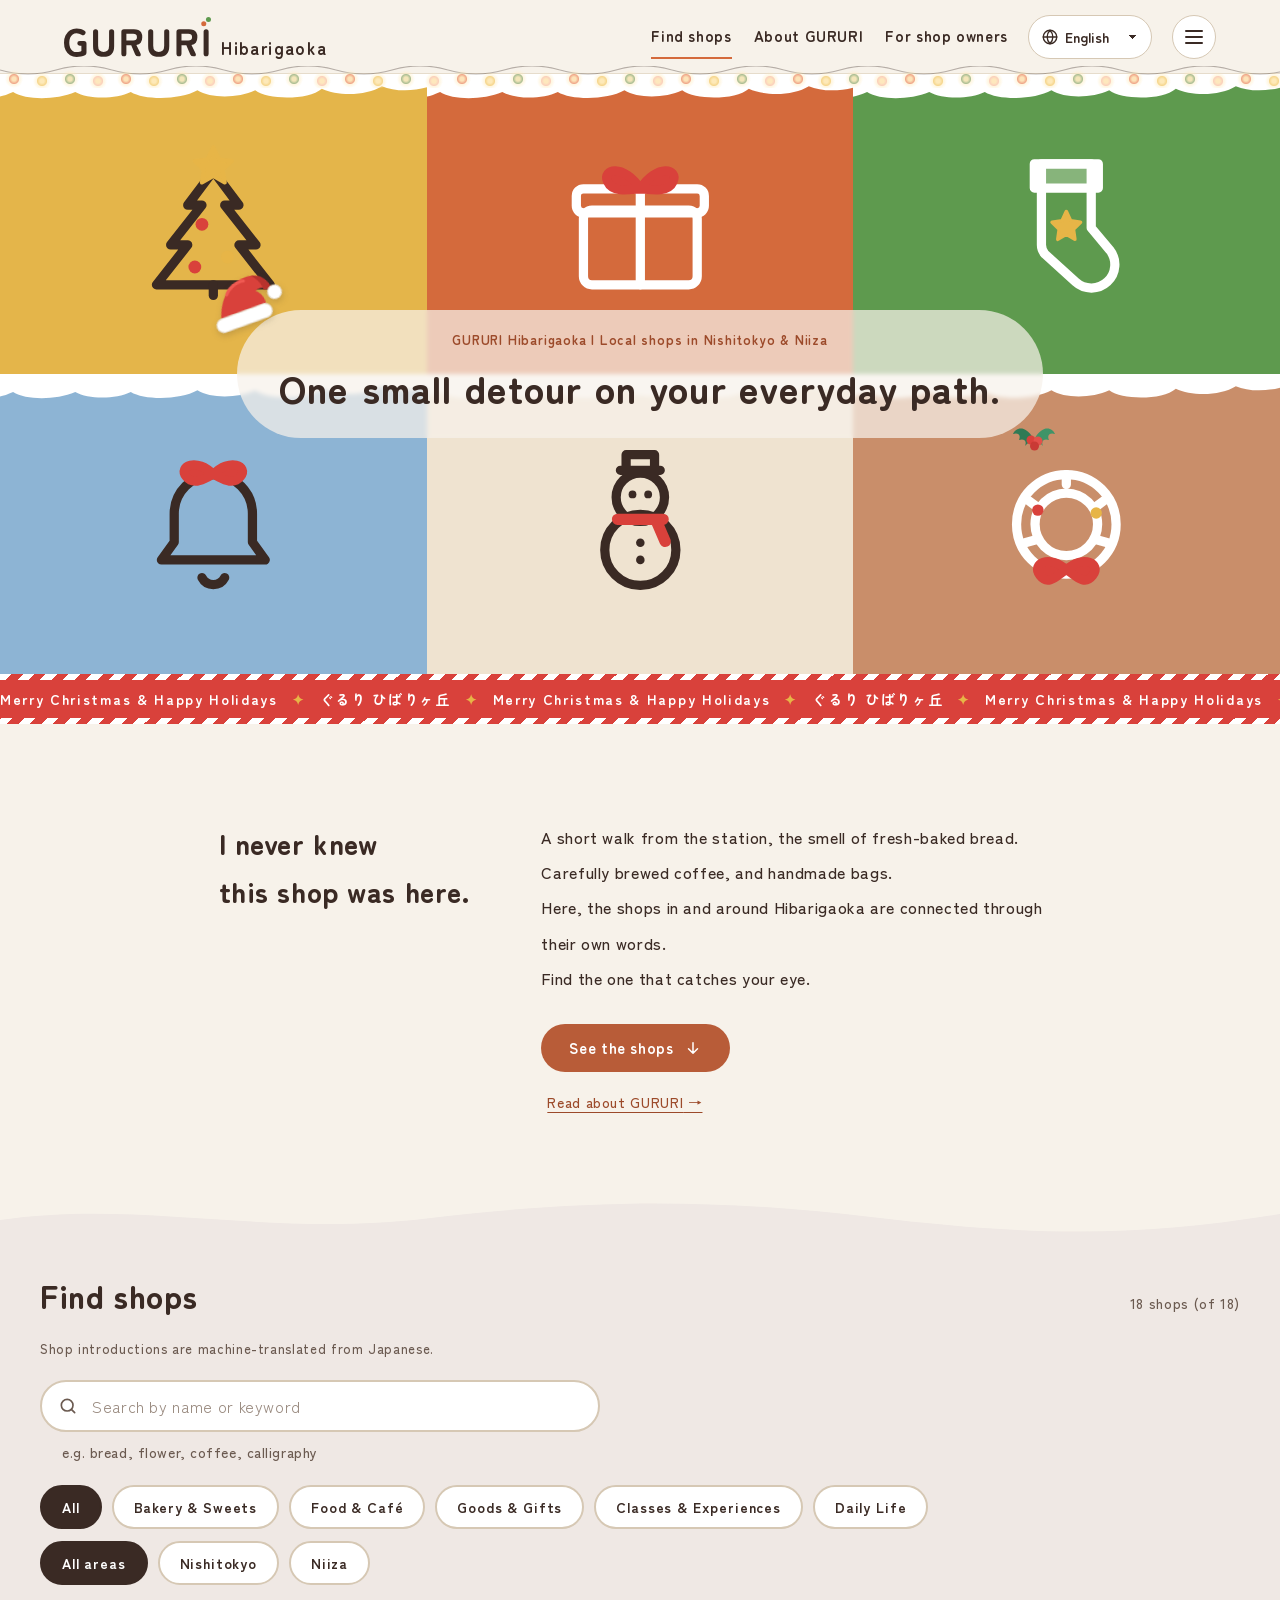
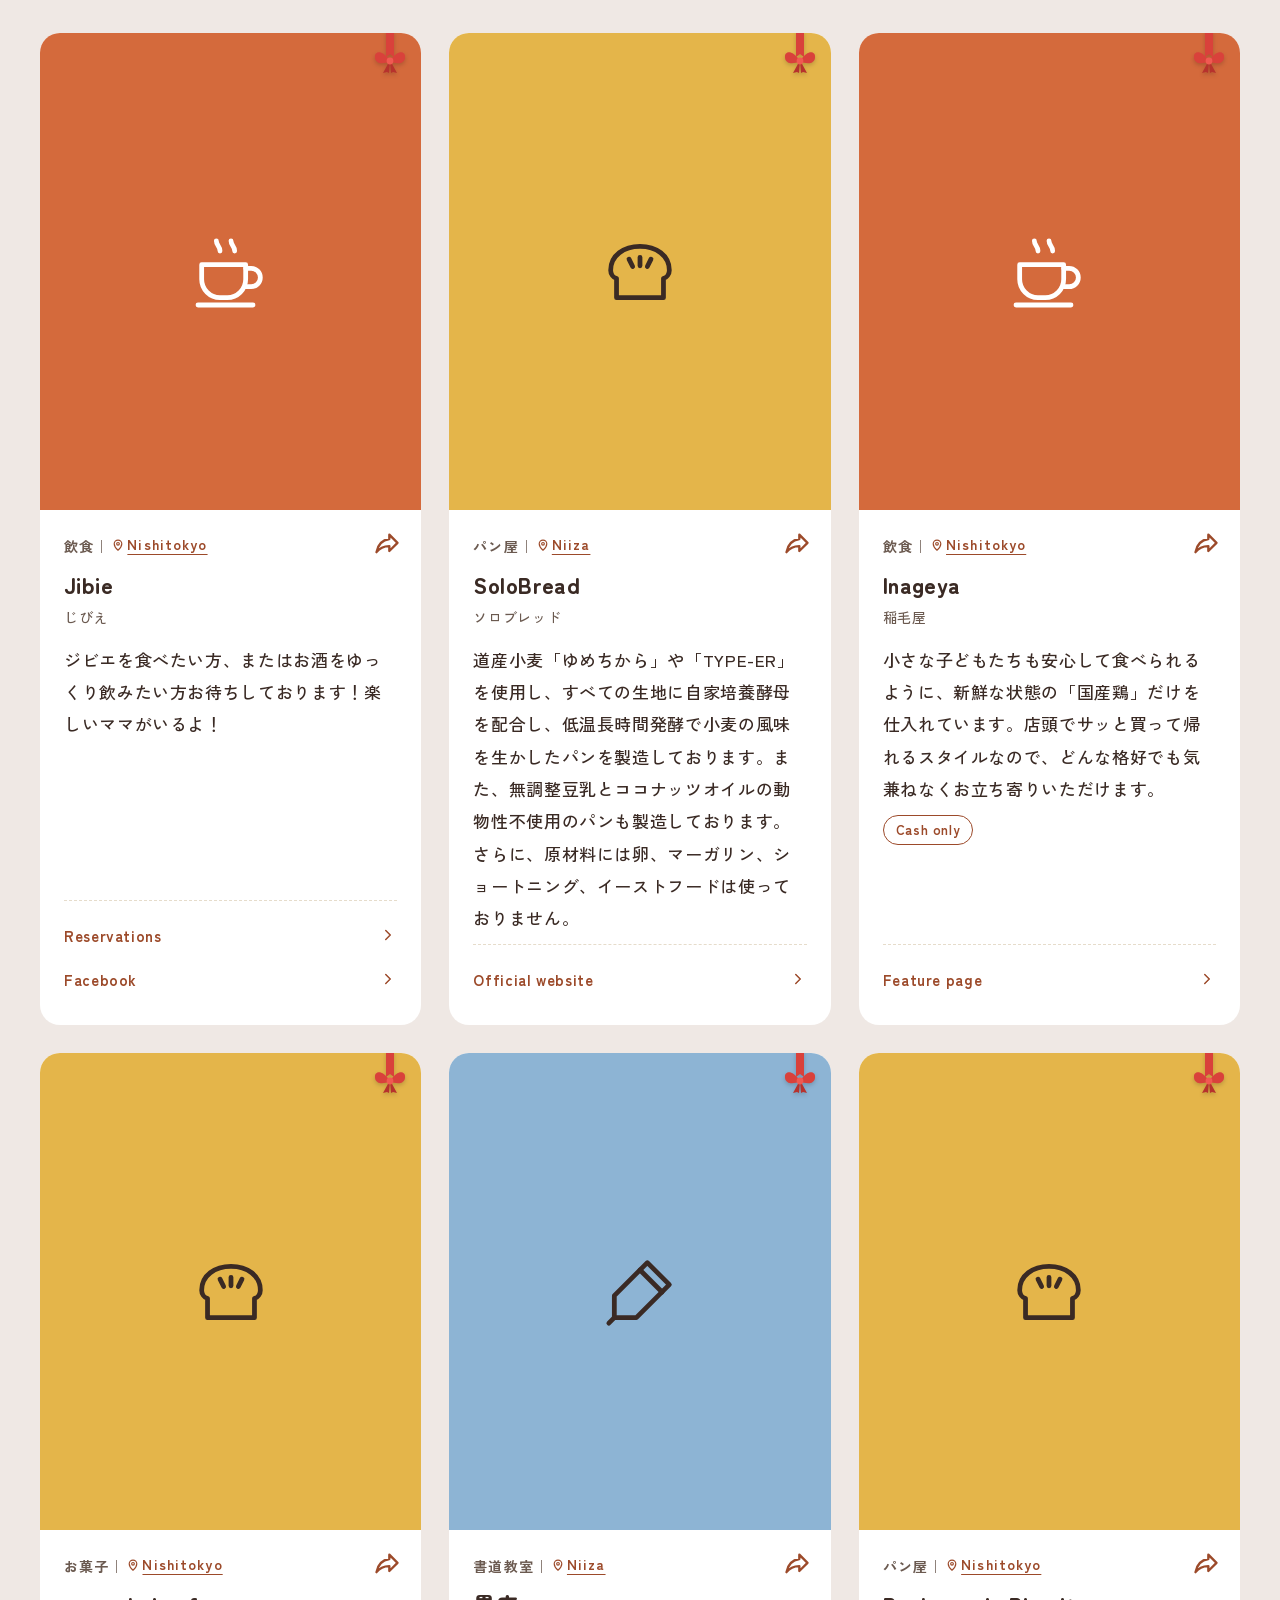
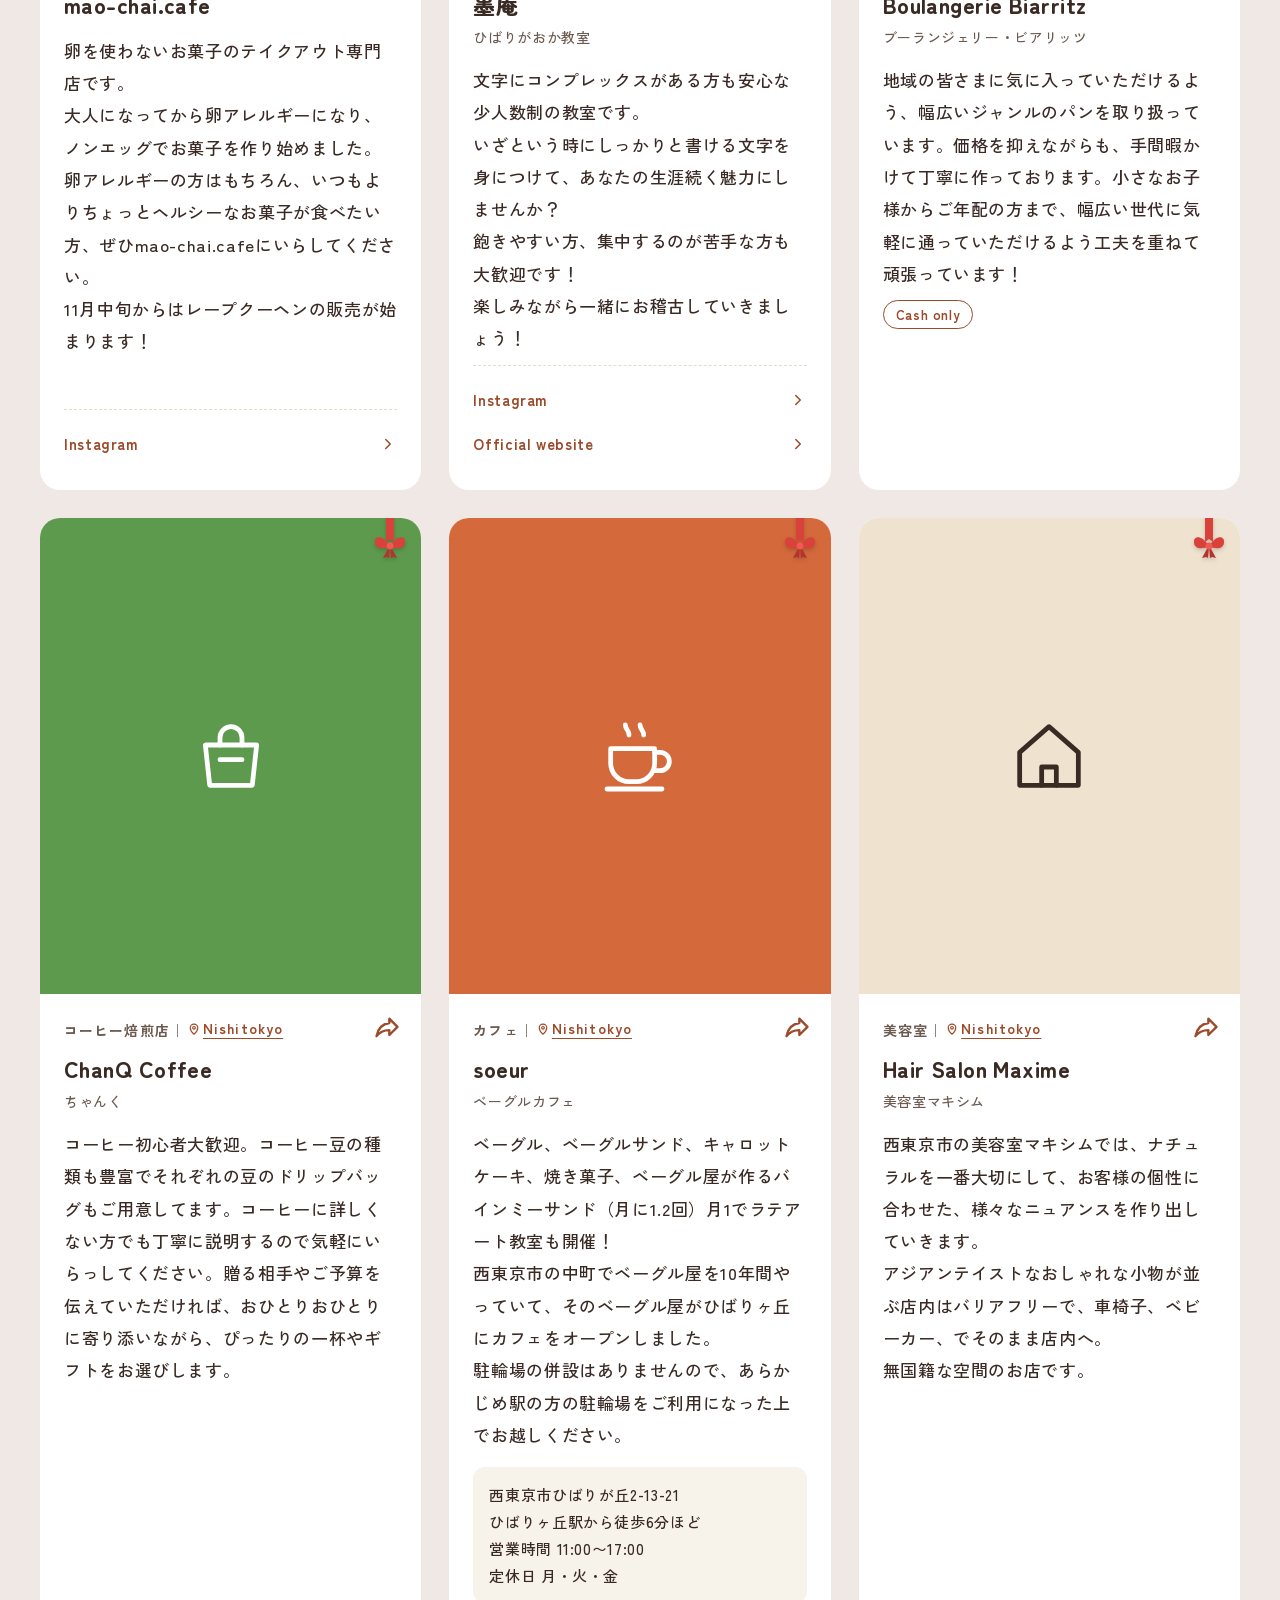
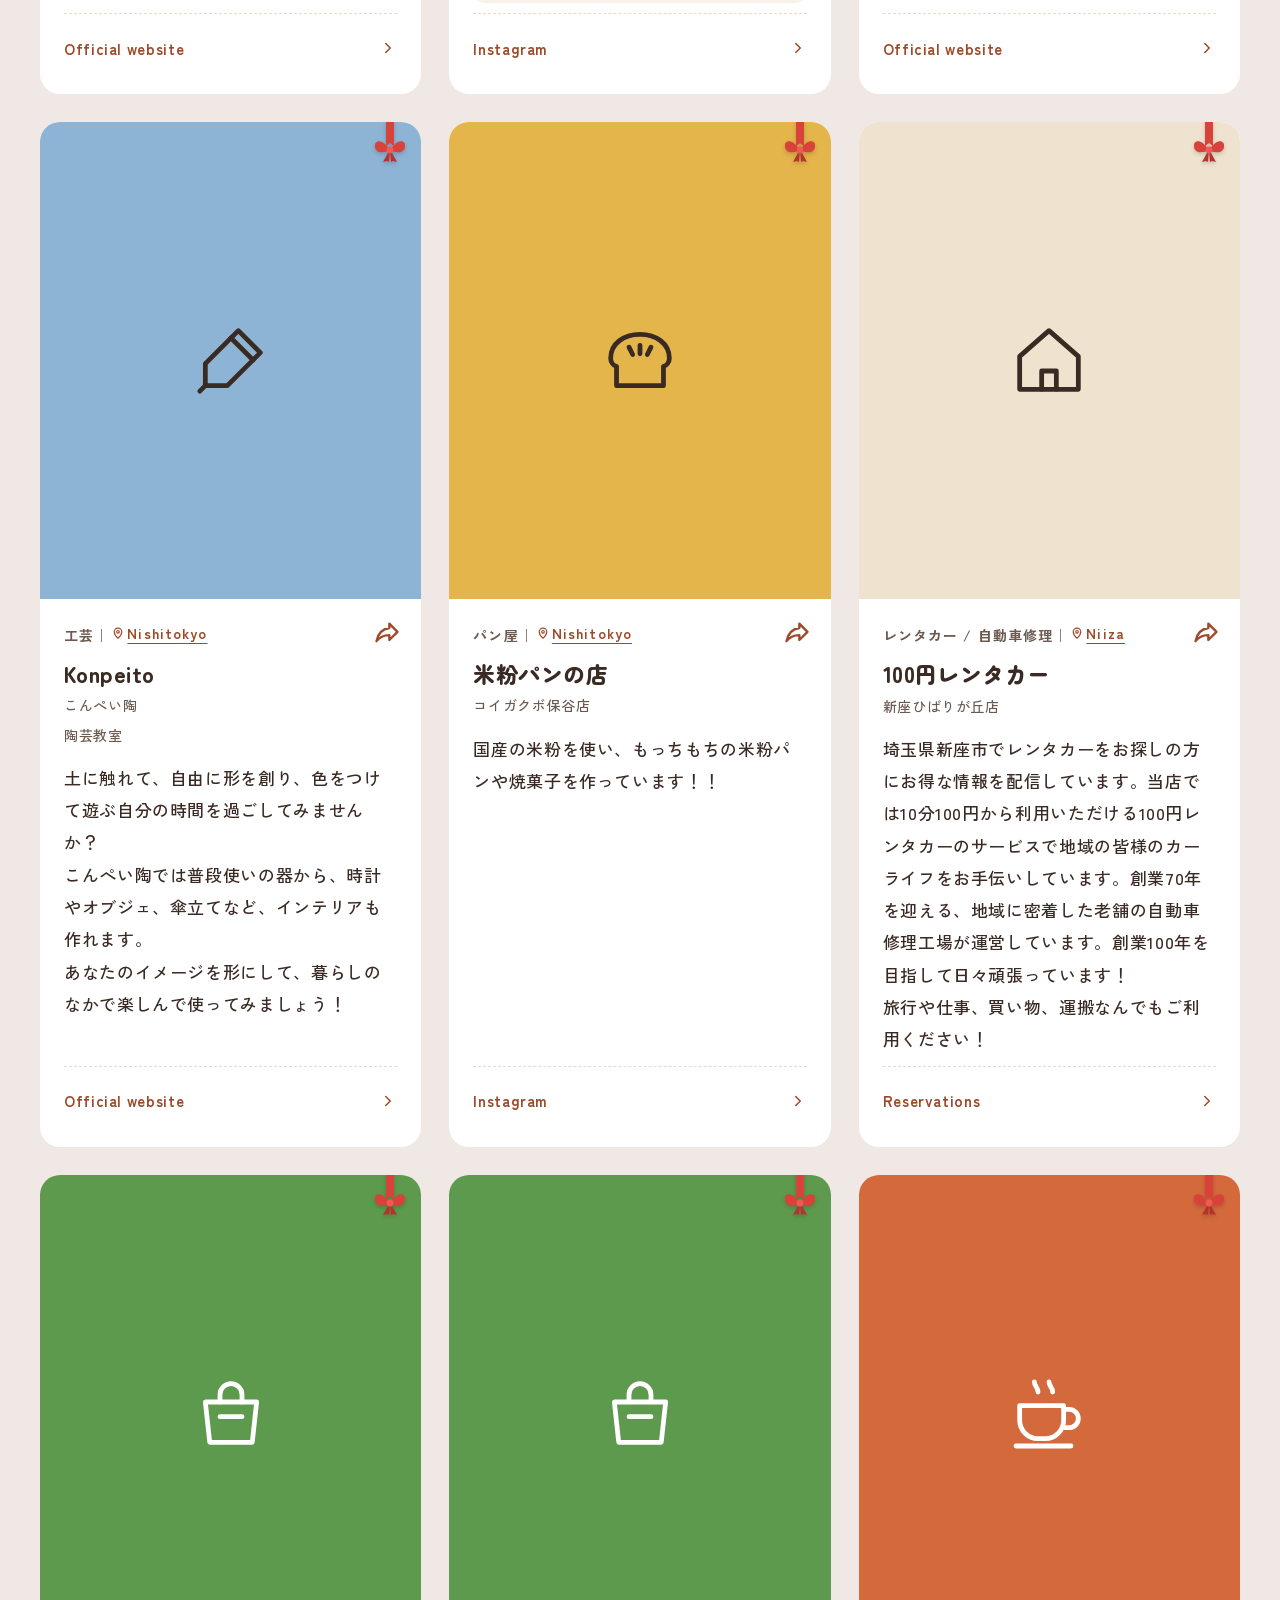
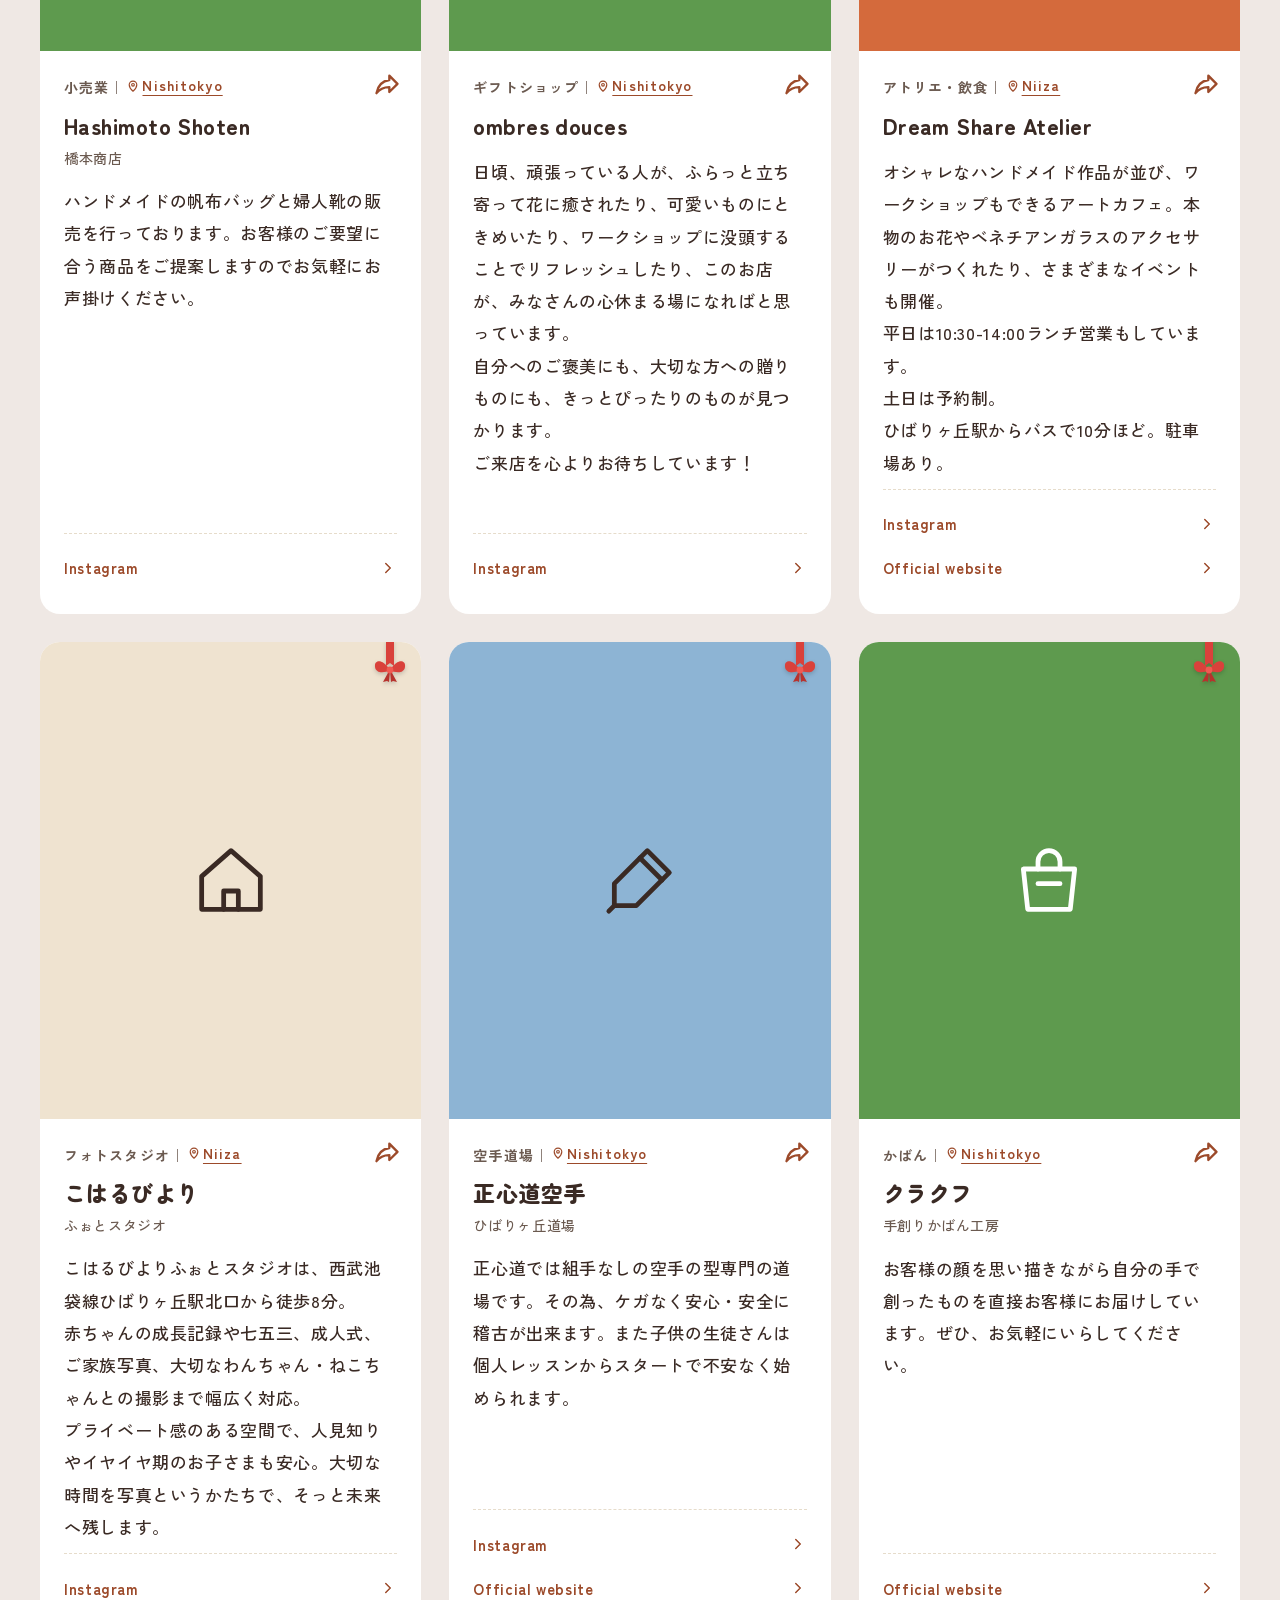
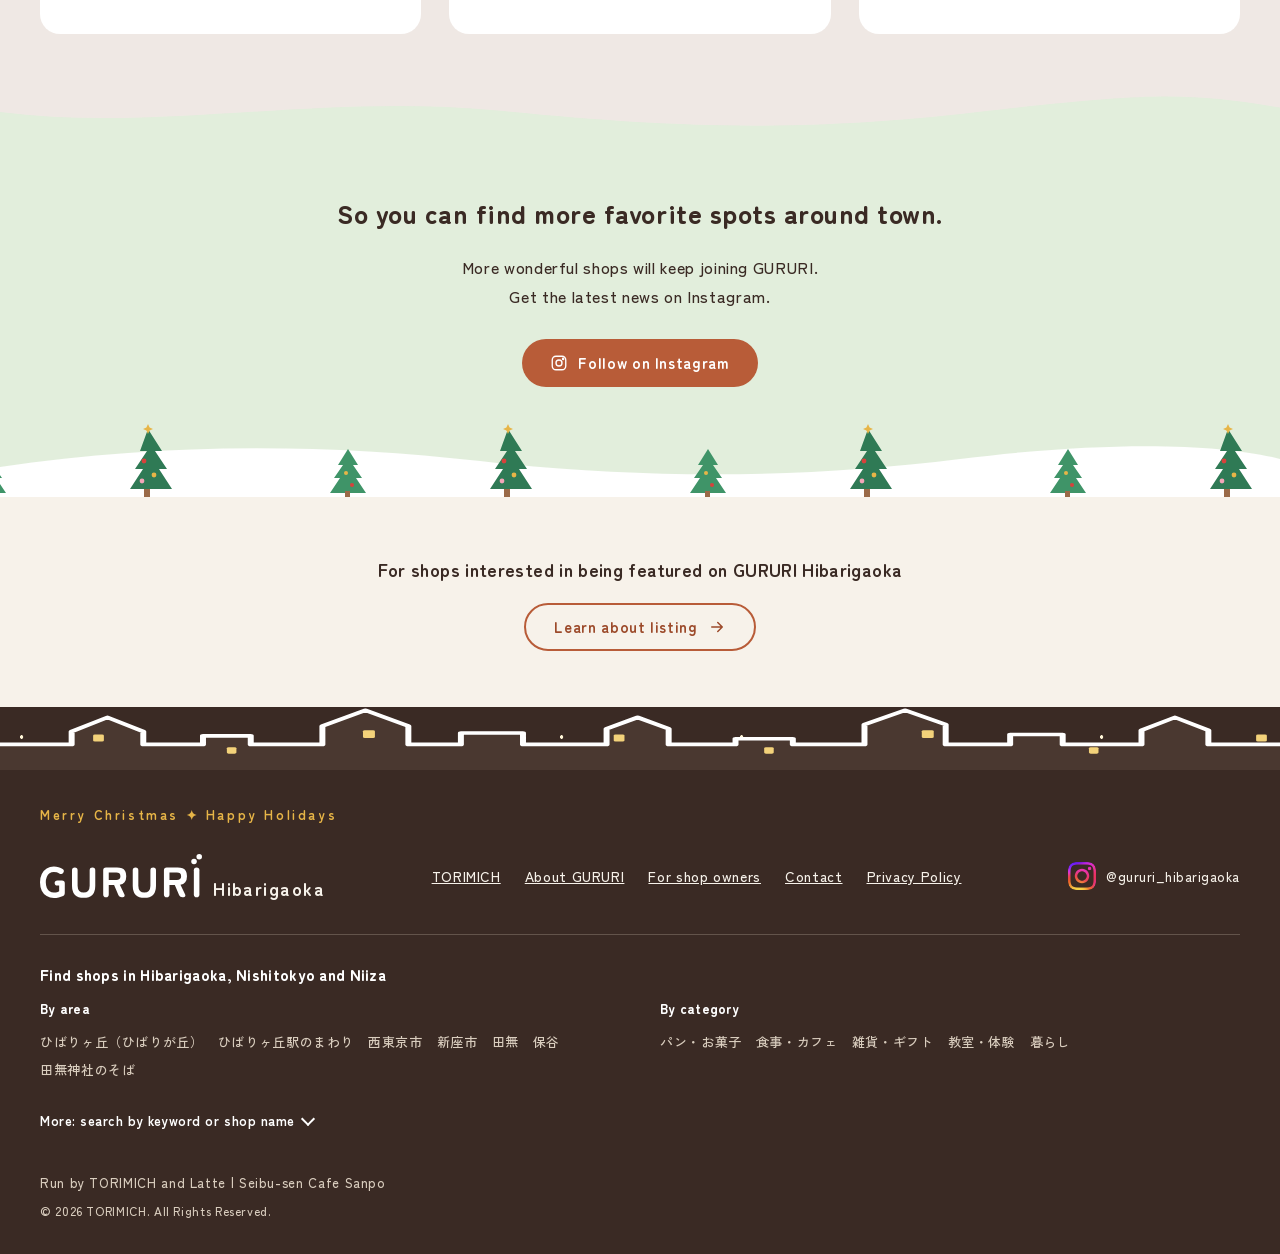
==== commit 262f9830: "Add files via upload" ====
--- a/index.html
+++ b/index.html
@@ -11,9 +11,9 @@
 </script>
 <meta charset="utf-8">
 <meta name="viewport" content="width=device-width, initial-scale=1">
-<title>ぐるり ひばりヶ丘｜ひばりヶ丘の、暮らしのそばにあるお店</title>
-<meta name="description" content="ぐるり ひばりヶ丘（ぐるり ひばりが丘／GURURI）は、ひばりヶ丘とその周り（西東京市・新座市など）の、暮らしのそばにあるお店を、お店の方の言葉で紹介するページです。月に一度、更新しています。">
-<meta property="og:title" content="ぐるり ひばりヶ丘｜ひばりヶ丘の、暮らしのそばにあるお店">
+<title>ぐるり ひばりヶ丘｜ひばりヶ丘・西東京市・新座市のお店さがし（カフェ・パン屋・雑貨・教室）</title>
+<meta name="description" content="ひばりヶ丘（ひばりが丘）駅のまわりと西東京市・新座市の、カフェ・パン屋・焼き菓子・コーヒー・雑貨・ギフト・教室・美容室など、暮らしのそばにあるお店を、お店の方の言葉で紹介する地域メディア「ぐるり ひばりヶ丘」。クーポンのあるお店もさがせます。">
+<meta property="og:title" content="ぐるり ひばりヶ丘｜ひばりヶ丘・西東京市・新座市のお店さがし">
 <meta property="og:description" content="いつもの道に、寄り道をひとつ。ひばりヶ丘の、暮らしのそばにあるお店を紹介しています。">
 <meta property="og:type" content="website">
 <link rel="canonical" href="https://gururi.torimich.com/">
@@ -29,8 +29,8 @@
 <link rel="preconnect" href="https://fonts.googleapis.com">
 <link rel="preconnect" href="https://fonts.gstatic.com" crossorigin>
 <link rel="stylesheet" href="https://fonts.googleapis.com/css2?family=Zen+Maru+Gothic:wght@500;700;900&family=Zen+Kaku+Gothic+New:wght@400;500;700&display=swap">
-<link rel="stylesheet" href="style.css?v=20261127f">
-<link rel="stylesheet" href="season.css?v=20261127f">
+<link rel="stylesheet" href="style.css?v=20261128c">
+<link rel="stylesheet" href="season.css?v=20261128c">
 </head>
 <body data-page="index">
 
@@ -57,7 +57,7 @@
 <div class="tile" style="background:#EFE3D0"><svg viewBox="0 0 24 24" fill="none" stroke="#3A2A24" stroke-width="1.3" stroke-linecap="round" stroke-linejoin="round"><path d="M3.5 11h17c0 4.4-3.8 8-8.5 8s-8.5-3.6-8.5-8z"/><path d="M9 21h6"/><path d="M8 8c1-1.5 2.5-1.5 3.5 0s2.5 1.5 3.5 0"/></svg></div>
 <div class="tile" style="background:#C98E6A"><svg viewBox="0 0 24 24" fill="none" stroke="#FFFFFF" stroke-width="1.3" stroke-linecap="round" stroke-linejoin="round"><rect x="3" y="7.5" width="18" height="12" rx="3"/><circle cx="12" cy="13.5" r="3.5"/><path d="M8.5 7.5l1.6-2.5h3.8l1.6 2.5"/></svg></div>
 </div>
-<div class="hero-copy"><h1 data-i18n="hero.copy">いつもの道に、寄り道をひとつ。</h1></div>
+<div class="hero-copy"><h1><span class="h1-kicker" data-i18n="hero.kicker">ぐるり ひばりヶ丘｜西東京市・新座市のお店さがし</span><span class="h1-copy" data-i18n="hero.copy">いつもの道に、寄り道をひとつ。</span></h1></div>
 </section>
 
 <section class="spt" id="sp-t" aria-label="PR・協賛" hidden></section>
@@ -143,15 +143,31 @@
 <a href="contact.html" data-i18n="menu.contact">お問い合わせ</a>
 <a href="privacy.html" data-i18n="nav.privacy">プライバシーポリシー</a>
 </nav>
+<a class="ft-ig" href="https://ykt5da.s.gy/insta-gururi" data-link="instagram" target="_blank" rel="noopener" aria-label="ぐるり ひばりヶ丘のInstagram（新しいタブで開きます）"><img src="assets/instagram.png" width="28" height="28" alt="" loading="lazy"><span>@gururi_hibarigaoka</span></a>
 </div>
+<section class="ft-find" aria-labelledby="ft-find-h">
+<h2 id="ft-find-h" data-i18n="ftf.h">ひばりヶ丘・西東京市・新座市のお店を、<br class="sp-br">ぐるりでさがす</h2>
+<div class="ft-cols">
+<div><h3 data-i18n="ftf.area">まちから</h3><ul><li><a href="index.html?q=%E3%81%B2%E3%81%B0%E3%82%8A%E3%83%B6%E4%B8%98#shops">ひばりヶ丘（ひばりが丘）</a></li><li><a href="index.html?q=%E3%81%B2%E3%81%B0%E3%82%8A%E3%83%B6%E4%B8%98%E9%A7%85#shops">ひばりヶ丘駅のまわり</a></li><li><a href="index.html?q=%E8%A5%BF%E6%9D%B1%E4%BA%AC%E5%B8%82#shops">西東京市</a></li><li><a href="index.html?q=%E6%96%B0%E5%BA%A7%E5%B8%82#shops">新座市</a></li><li><a href="index.html?q=%E7%94%B0%E7%84%A1#shops">田無</a></li><li><a href="index.html?q=%E4%BF%9D%E8%B0%B7#shops">保谷</a></li><li><a href="index.html?q=%E7%94%B0%E7%84%A1%E7%A5%9E%E7%A4%BE#shops">田無神社のそば</a></li></ul></div>
+<div><h3 data-i18n="ftf.genre">ジャンルから</h3><ul><li><a href="index.html?genre=%E3%83%91%E3%83%B3%E3%83%BB%E3%81%8A%E8%8F%93%E5%AD%90#shops">パン・お菓子</a></li><li><a href="index.html?genre=%E9%A3%9F%E4%BA%8B%E3%83%BB%E3%82%AB%E3%83%95%E3%82%A7#shops">食事・カフェ</a></li><li><a href="index.html?genre=%E9%9B%91%E8%B2%A8%E3%83%BB%E3%82%AE%E3%83%95%E3%83%88#shops">雑貨・ギフト</a></li><li><a href="index.html?genre=%E6%95%99%E5%AE%A4%E3%83%BB%E4%BD%93%E9%A8%93#shops">教室・体験</a></li><li><a href="index.html?genre=%E6%9A%AE%E3%82%89%E3%81%97#shops">暮らし</a></li></ul></div>
+</div>
+<details class="ft-more">
+<summary><span data-i18n="ftf.more">ことばや、お店の名前からもさがす</span></summary>
+<p class="ft-find-p" data-i18n="ftf.p">ぐるり ひばりヶ丘は、ひばりヶ丘（ひばりが丘）駅のまわりと、西東京市・新座市の、カフェ・パン屋・焼き菓子・雑貨・教室など、暮らしのそばにあるお店を、お店の方の言葉で紹介しています。</p>
+<div class="ft-cols">
+<div class="ft-words"><h3 data-i18n="ftf.words">ことばから</h3><ul><li><a href="index.html?q=%E3%82%AB%E3%83%95%E3%82%A7#shops">カフェ</a></li><li><a href="index.html?q=%E3%83%A9%E3%83%B3%E3%83%81#shops">ランチ</a></li><li><a href="index.html?q=%E3%83%91%E3%83%B3%E5%B1%8B#shops">パン屋</a></li><li><a href="index.html?q=%E3%83%99%E3%83%BC%E3%82%B0%E3%83%AB#shops">ベーグル</a></li><li><a href="index.html?q=%E7%B1%B3%E7%B2%89%E3%83%91%E3%83%B3#shops">米粉パン</a></li><li><a href="index.html?q=%E7%84%BC%E3%81%8D%E8%8F%93%E5%AD%90#shops">焼き菓子</a></li><li><a href="index.html?q=%E3%82%B9%E3%82%A4%E3%83%BC%E3%83%84#shops">スイーツ</a></li><li><a href="index.html?q=%E3%81%9F%E3%81%84%E7%84%BC%E3%81%8D#shops">たい焼き</a></li><li><a href="index.html?q=%E3%82%B3%E3%83%BC%E3%83%92%E3%83%BC#shops">コーヒー</a></li><li><a href="index.html?q=%E8%87%AA%E5%AE%B6%E7%84%99%E7%85%8E%E7%8F%88%E7%90%B2#shops">自家焙煎珈琲</a></li><li><a href="index.html?q=%E7%99%BA%E9%85%B5%E3%83%A9%E3%83%B3%E3%83%81#shops">発酵ランチ</a></li><li><a href="index.html?q=%E8%B1%9A%E6%B1%81#shops">豚汁</a></li><li><a href="index.html?q=%E3%82%B8%E3%83%93%E3%82%A8#shops">ジビエ</a></li><li><a href="index.html?q=%E3%83%AC%E3%82%B9%E3%83%88%E3%83%A9%E3%83%B3#shops">レストラン</a></li><li><a href="index.html?q=%E3%81%8A%E9%85%92#shops">お酒</a></li><li><a href="index.html?q=%E3%82%B8%E3%82%A7%E3%83%A9%E3%83%BC%E3%83%88#shops">ジェラート</a></li><li><a href="index.html?q=%E9%87%8E%E8%8F%9C#shops">野菜</a></li><li><a href="index.html?q=%E3%83%86%E3%82%A4%E3%82%AF%E3%82%A2%E3%82%A6%E3%83%88#shops">テイクアウト</a></li><li><a href="index.html?q=%E3%82%A2%E3%83%AC%E3%83%AB%E3%82%AE%E3%83%BC#shops">アレルギー</a></li><li><a href="index.html?q=%E3%83%B4%E3%82%A3%E3%83%BC%E3%82%AC%E3%83%B3#shops">ヴィーガン</a></li><li><a href="index.html?q=%E9%9B%91%E8%B2%A8#shops">雑貨</a></li><li><a href="index.html?q=%E3%82%AE%E3%83%95%E3%83%88#shops">ギフト</a></li><li><a href="index.html?q=%E3%81%8B%E3%81%B0%E3%82%93#shops">かばん</a></li><li><a href="index.html?q=%E5%B8%86%E5%B8%83%E3%83%90%E3%83%83%E3%82%B0#shops">帆布バッグ</a></li><li><a href="index.html?q=%E9%9D%B4#shops">靴</a></li><li><a href="index.html?q=%E8%8A%B1#shops">花・フラワー</a></li><li><a href="index.html?q=%E3%82%A2%E3%82%AF%E3%82%BB%E3%82%B5%E3%83%AA%E3%83%BC#shops">アクセサリー</a></li><li><a href="index.html?q=%E3%83%8F%E3%83%B3%E3%83%89%E3%83%A1%E3%82%A4%E3%83%89#shops">ハンドメイド</a></li><li><a href="index.html?q=%E6%97%A5%E7%94%A8%E5%93%81#shops">日用品</a></li><li><a href="index.html?q=%E9%99%B6%E8%8A%B8%E6%95%99%E5%AE%A4#shops">陶芸教室</a></li><li><a href="index.html?q=%E6%9B%B8%E9%81%93%E6%95%99%E5%AE%A4#shops">書道教室</a></li><li><a href="index.html?q=%E7%A9%BA%E6%89%8B#shops">空手</a></li><li><a href="index.html?q=%E3%83%AF%E3%83%BC%E3%82%AF%E3%82%B7%E3%83%A7%E3%83%83%E3%83%97#shops">ワークショップ</a></li><li><a href="index.html?q=%E7%BF%92%E3%81%84%E4%BA%8B#shops">習い事</a></li><li><a href="index.html?q=%E5%86%99%E7%9C%9F%E3%82%B9%E3%82%BF%E3%82%B8%E3%82%AA#shops">写真スタジオ</a></li><li><a href="index.html?q=%E4%B8%83%E4%BA%94%E4%B8%89#shops">七五三</a></li><li><a href="index.html?q=%E7%BE%8E%E5%AE%B9%E5%AE%A4#shops">美容室</a></li><li><a href="index.html?q=%E3%83%AC%E3%83%B3%E3%82%BF%E3%82%AB%E3%83%BC#shops">レンタカー</a></li><li><a href="index.html?q=%E8%87%AA%E5%8B%95%E8%BB%8A%E4%BF%AE%E7%90%86#shops">自動車修理</a></li><li><a href="index.html?q=%E5%AD%90%E3%81%A9%E3%82%82%E9%80%A3%E3%82%8C#shops">子ども連れ</a></li><li><a href="index.html?q=%E9%A7%90%E8%BB%8A%E5%A0%B4#shops">駐車場</a></li><li><a href="index.html?q=%E3%82%AF%E3%83%BC%E3%83%9D%E3%83%B3#shops">クーポン</a></li></ul></div>
+<div class="ft-shops"><h3 data-i18n="ftf.shops">掲載中のお店</h3><ul id="ft-shop-list"><li><a href="index.html?shop=mao-chai.cafe">mao-chai.cafe</a></li><li><a href="index.html?shop=soeur">soeur</a></li><li><a href="index.html?shop=%E6%A9%8B%E6%9C%AC%E5%95%86%E5%BA%97">橋本商店</a></li><li><a href="index.html?shop=ChanQ%20Coffee">ChanQ Coffee</a></li><li><a href="index.html?shop=%E3%81%93%E3%81%AF%E3%82%8B%E3%81%B3%E3%82%88%E3%82%8A%20%E3%81%B5%E3%81%89%E3%81%A8%E3%82%B9%E3%82%BF%E3%82%B8%E3%82%AA">こはるびより ふぉとスタジオ</a></li><li><a href="index.html?shop=SoloBread">SoloBread</a></li><li><a href="index.html?shop=%E3%81%98%E3%81%B3%E3%81%88">じびえ</a></li><li><a href="index.html?shop=%E5%A2%A8%E5%BA%B5%E3%81%B2%E3%81%B0%E3%82%8A%E3%81%8C%E3%81%8A%E3%81%8B%E6%95%99%E5%AE%A4">墨庵ひばりがおか教室</a></li><li><a href="index.html?shop=%E7%B1%B3%E7%B2%89%E3%83%91%E3%83%B3%E3%81%AE%E5%BA%97%20%E3%82%B3%E3%82%A4%E3%82%AC%E3%82%AF%E3%83%9C%E4%BF%9D%E8%B0%B7%E5%BA%97">米粉パンの店 コイガクボ保谷店</a></li><li><a href="index.html?shop=%E6%AD%A3%E5%BF%83%E9%81%93%E7%A9%BA%E6%89%8B%20%E3%81%B2%E3%81%B0%E3%82%8A%E3%83%B6%E4%B8%98%E9%81%93%E5%A0%B4">正心道空手 ひばりヶ丘道場</a></li><li><a href="index.html?shop=Dream%20Share%20Atelier">Dream Share Atelier</a></li><li><a href="index.html?shop=100%E5%86%86%E3%83%AC%E3%83%B3%E3%82%BF%E3%82%AB%E3%83%BC%20%E6%96%B0%E5%BA%A7%E3%81%B2%E3%81%B0%E3%82%8A%E3%81%8C%E4%B8%98%E5%BA%97">100円レンタカー 新座ひばりが丘店</a></li><li><a href="index.html?shop=%E7%BE%8E%E5%AE%B9%E5%AE%A4%E3%83%9E%E3%82%AD%E3%82%B7%E3%83%A0">美容室マキシム</a></li><li><a href="index.html?shop=%E3%81%93%E3%82%93%E3%81%BA%E3%81%84%E9%99%B6">こんぺい陶</a></li><li><a href="index.html?shop=%E3%83%96%E3%83%BC%E3%83%A9%E3%83%B3%E3%82%B8%E3%82%A7%E3%83%AA%E3%83%BC%E3%83%BB%E3%83%93%E3%82%A2%E3%83%AA%E3%83%83%E3%83%84">ブーランジェリー・ビアリッツ</a></li><li><a href="index.html?shop=ombres%20douces">ombres douces</a></li><li><a href="index.html?shop=%E6%89%8B%E5%89%B5%E3%82%8A%E3%81%8B%E3%81%B0%E3%82%93%E5%B7%A5%E6%88%BF%E3%82%AF%E3%83%A9%E3%82%AF%E3%83%95">手創りかばん工房クラクフ</a></li><li><a href="index.html?shop=%E7%A8%B2%E6%AF%9B%E5%B1%8B">稲毛屋</a></li><li><a href="index.html?shop=DAICHI%20cafe">DAICHI cafe</a></li><li><a href="index.html?shop=ANNE%E2%80%99S%20GARDEN">ANNE’S GARDEN</a></li><li><a href="index.html?shop=%E9%A2%A8%E8%96%AB%E3%82%8B%E7%A5%9E%E7%A4%BE%E3%81%AA%E3%81%8A%E3%81%8D%E3%81%A1">風薫る神社なおきち</a></li><li><a href="index.html?shop=C-Porte">C-Porte</a></li><li><a href="index.html?shop=Cafe%20Restaurant%20LaVet">Cafe Restaurant LaVet</a></li><li><a href="index.html?shop=%E3%81%AA%E3%81%A3%E3%81%A1%E3%82%83%E3%82%93%E3%81%A1%EF%BD%9C%E3%81%94%E3%81%A1%E3%81%9D%E3%81%86%E8%B1%9A%E6%B1%81%E3%81%AE%E3%82%AB%E3%83%95%E3%82%A7">なっちゃんち｜ごちそう豚汁のカフェ</a></li><li><a href="index.html?shop=%E6%97%A5%E7%94%A8%E5%93%81%E8%8C%B6%E5%B1%8B%20%E3%81%9F%E3%81%84%E3%82%84%E3%81%8E">日用品茶屋 たいやぎ</a></li></ul></div>
+</div>
+</details>
+</section>
 <p class="ft-op" data-i18n="ft.op">運営：<span class="nw">TORIMICH（通り道）</span>・<span class="nw">ラテさん｜</span><span class="nw">西武線カフェさんぽ</span></p>
 <small>© 2026 TORIMICH. All Rights Reserved.</small>
 </footer>
 
-<script src="config.js?v=20261127f"></script>
-<script src="i18n.js?v=20261127f"></script>
-<script src="search.js?v=20261127f"></script>
-<script src="app.js?v=20261127f"></script>
-<script src="season.js?v=20261127f"></script>
+<script src="config.js?v=20261128c"></script>
+<script src="i18n.js?v=20261128c"></script>
+<script src="search.js?v=20261128c"></script>
+<script src="app.js?v=20261128c"></script>
+<script src="season.js?v=20261128c"></script>
 </body>
 </html>
--- a/style.css
+++ b/style.css
@@ -766,3 +766,39 @@
 .cp-banner-t small{white-space:nowrap}
 @media (max-width:400px){.cp-banner-t small{font-size:12px;letter-spacing:0}}
 @media (max-width:340px){.cp-banner{padding:12px 12px;gap:10px}.cp-banner-ic{width:28px;height:28px}.cp-banner-t small{font-size:11px}}
+
+/* 検索エンジン向け（2026-11-28）：見出し（h1）の小さな一行と、フッターの「お店をさがす」案内 */
+.hero-copy h1{display:flex;flex-direction:column;align-items:center;gap:.25em}
+.hero-copy h1 .h1-kicker{font-size:max(11px,.34em);font-weight:700;letter-spacing:.06em;color:var(--terra-dk);line-height:1.4}
+.hero-copy h1 .h1-copy{display:block}
+@media (max-width:720px){.hero-copy h1 .h1-kicker{font-size:10.5px;letter-spacing:.03em}}
+.ft-find{max-width:1200px;margin:36px auto 0;padding-top:28px;border-top:1px solid rgba(217,205,190,.25)}
+.ft-find h2{font-size:17px;line-height:1.6;letter-spacing:.06em;margin:0 0 10px;color:#fff}
+.ft-find-p{font-size:13px;line-height:1.9;color:#D9CDBE;margin:0 0 24px;max-width:46em}
+.ft-cols{display:grid;grid-template-columns:repeat(auto-fit,minmax(220px,1fr));gap:24px 40px}
+.ft-cols h3{font-size:13px;letter-spacing:.08em;color:#fff;margin:0 0 10px}
+.ft-cols ul{list-style:none;margin:0;padding:0;display:flex;flex-wrap:wrap;gap:6px 14px;font-size:13px;line-height:1.7}
+.ft-cols a{color:#D9CDBE;text-decoration:none;border-bottom:1px solid transparent}
+.ft-cols a:hover,.ft-cols a:focus-visible{color:#fff;border-bottom-color:currentColor}
+.ft-words,.ft-shops{grid-column:1/-1}
+@media (max-width:720px){.ft-find h2{font-size:15px}.ft-cols{gap:20px}.ft-cols ul{gap:4px 12px}}
+
+/* フッターのお店さがし：ことば・お店の名前は、押すと開く（2026-11-28・A案） */
+.ft-find h2{font-size:15px}
+.ft-find > .ft-cols{gap:16px 40px}
+.ft-more{margin-top:18px}
+.ft-more summary{display:inline-flex;align-items:center;gap:8px;min-height:44px;cursor:pointer;list-style:none;font-size:13px;font-weight:700;color:#fff;letter-spacing:.04em}
+.ft-more summary::-webkit-details-marker{display:none}
+.ft-more summary::after{content:"";width:8px;height:8px;border-right:2px solid currentColor;border-bottom:2px solid currentColor;transform:rotate(45deg);margin-top:-4px;transition:transform .2s}
+.ft-more[open] summary::after{transform:rotate(-135deg);margin-top:4px}
+.ft-more .ft-find-p{margin:8px 0 18px}
+.ft-more .ft-cols{gap:18px 40px}
+.ft-find .ft-words,.ft-find .ft-shops{grid-column:1/-1}
+@media (max-width:720px){.ft-find{margin-top:28px;padding-top:22px}.ft-find h2{font-size:14px}}
+
+/* フッターの Instagram（2026-11-28） */
+.ft-ig{display:inline-flex;align-items:center;gap:10px;min-height:44px;color:var(--kinari);font-size:13px;letter-spacing:.04em;text-decoration:none}
+.ft-ig img{width:28px;height:28px;border-radius:8px;flex:none}
+.ft-ig:hover span,.ft-ig:focus-visible span{text-decoration:underline}
+@media (min-width:721px){.ft-in{align-items:center}.ft-ig{order:3}}
+@media (max-width:720px){.ft-ig{margin-top:-4px}}
